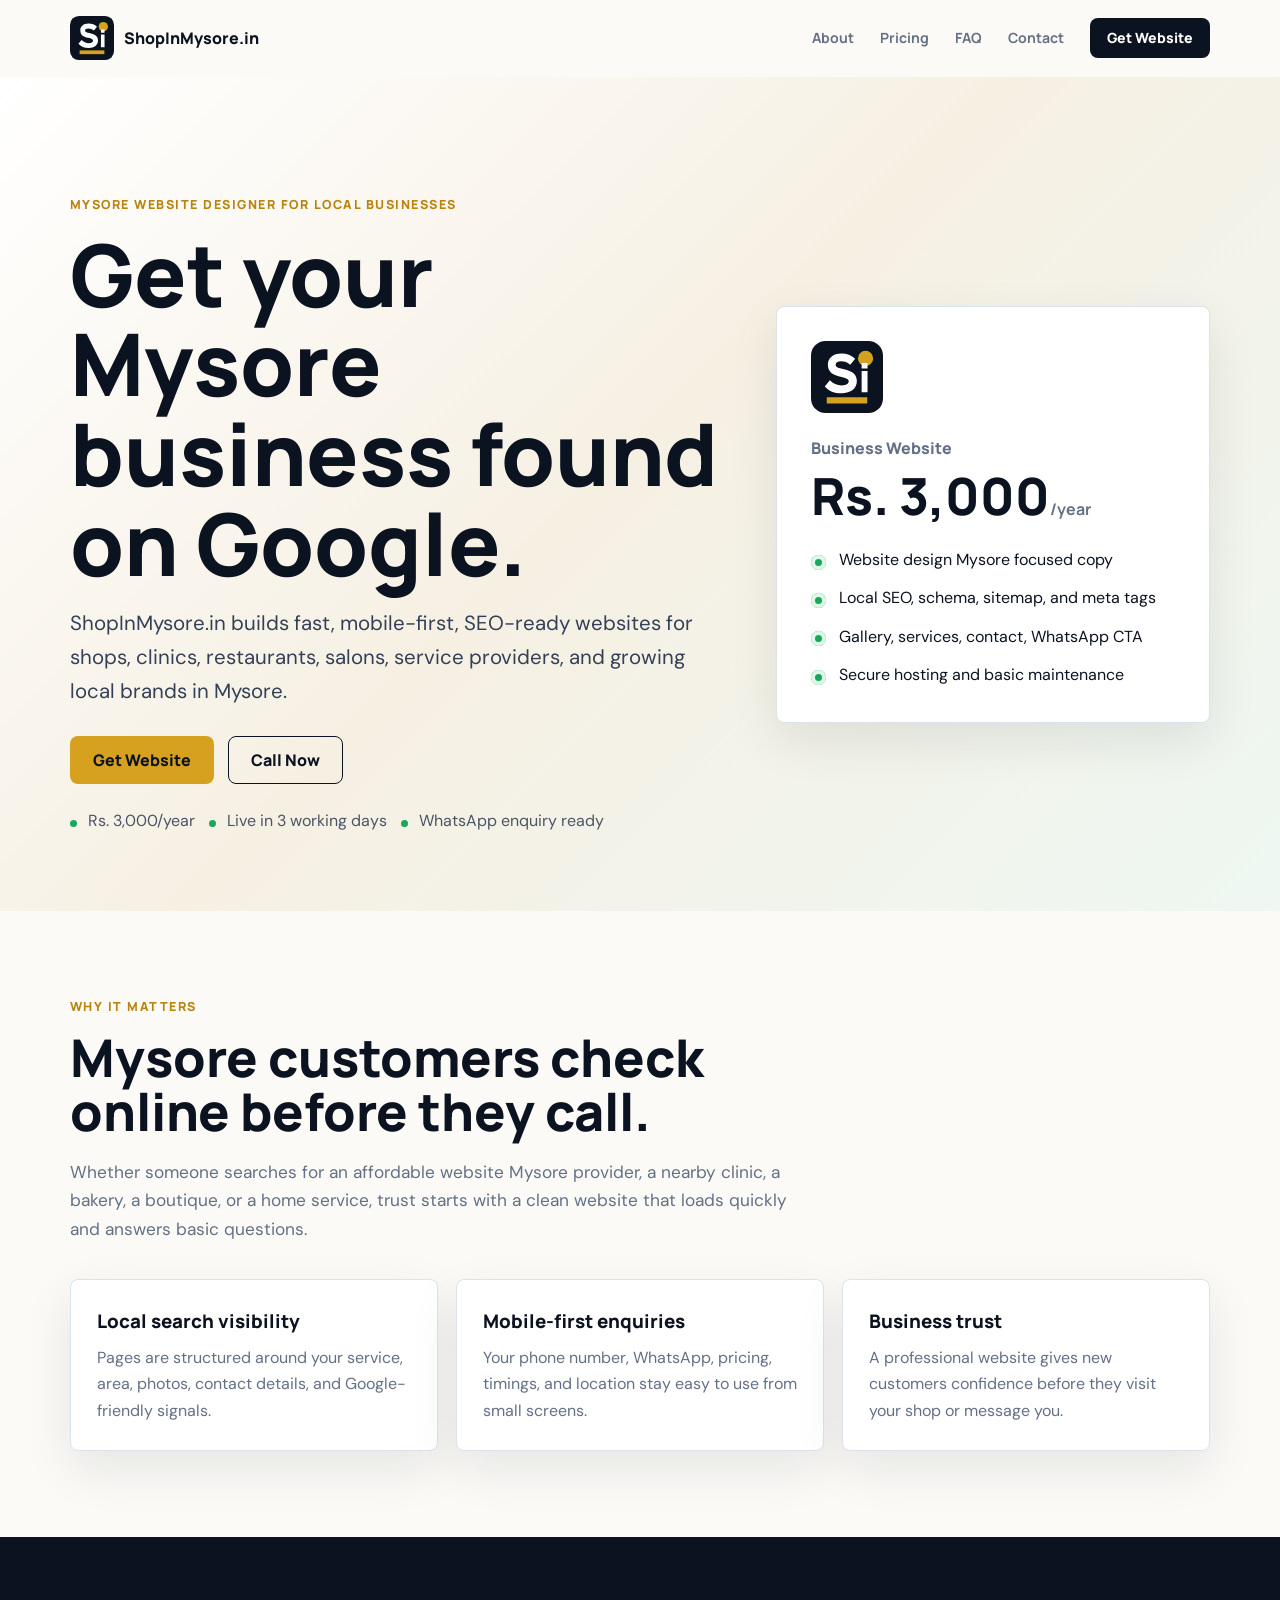
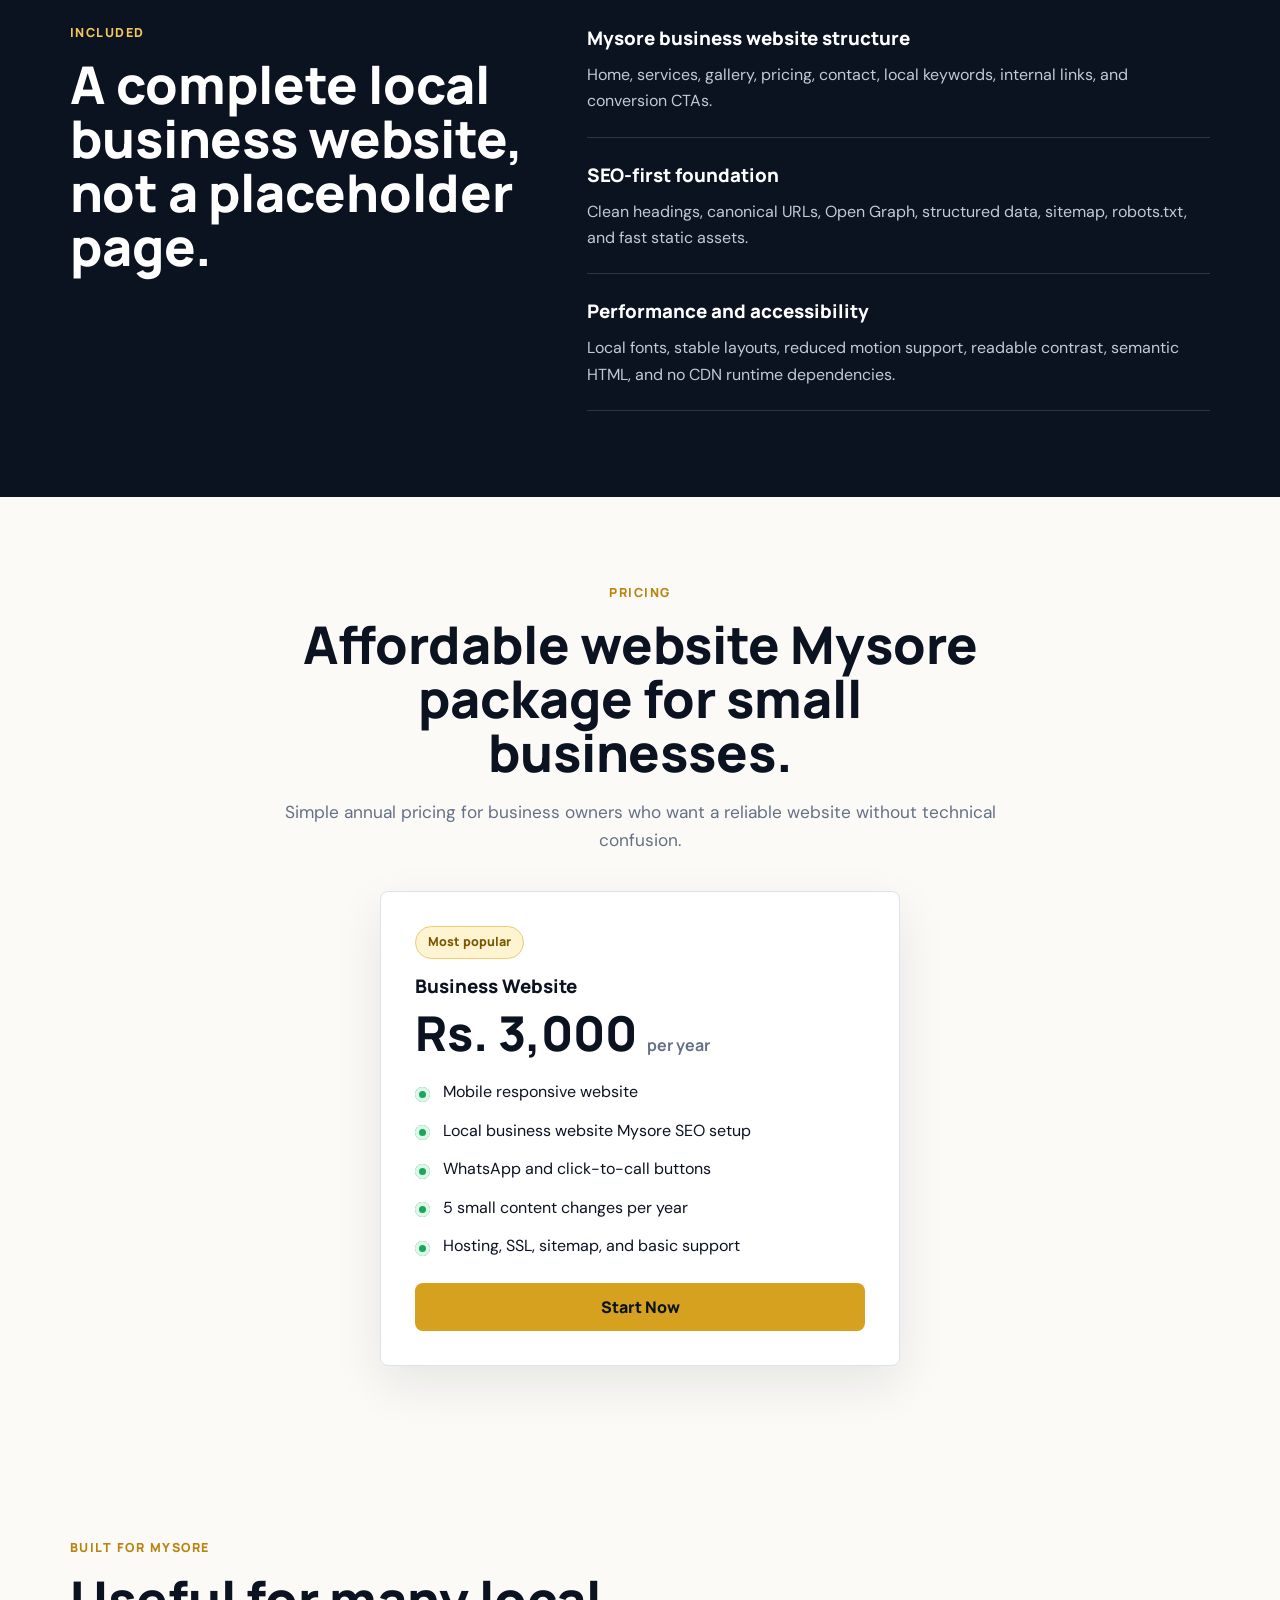
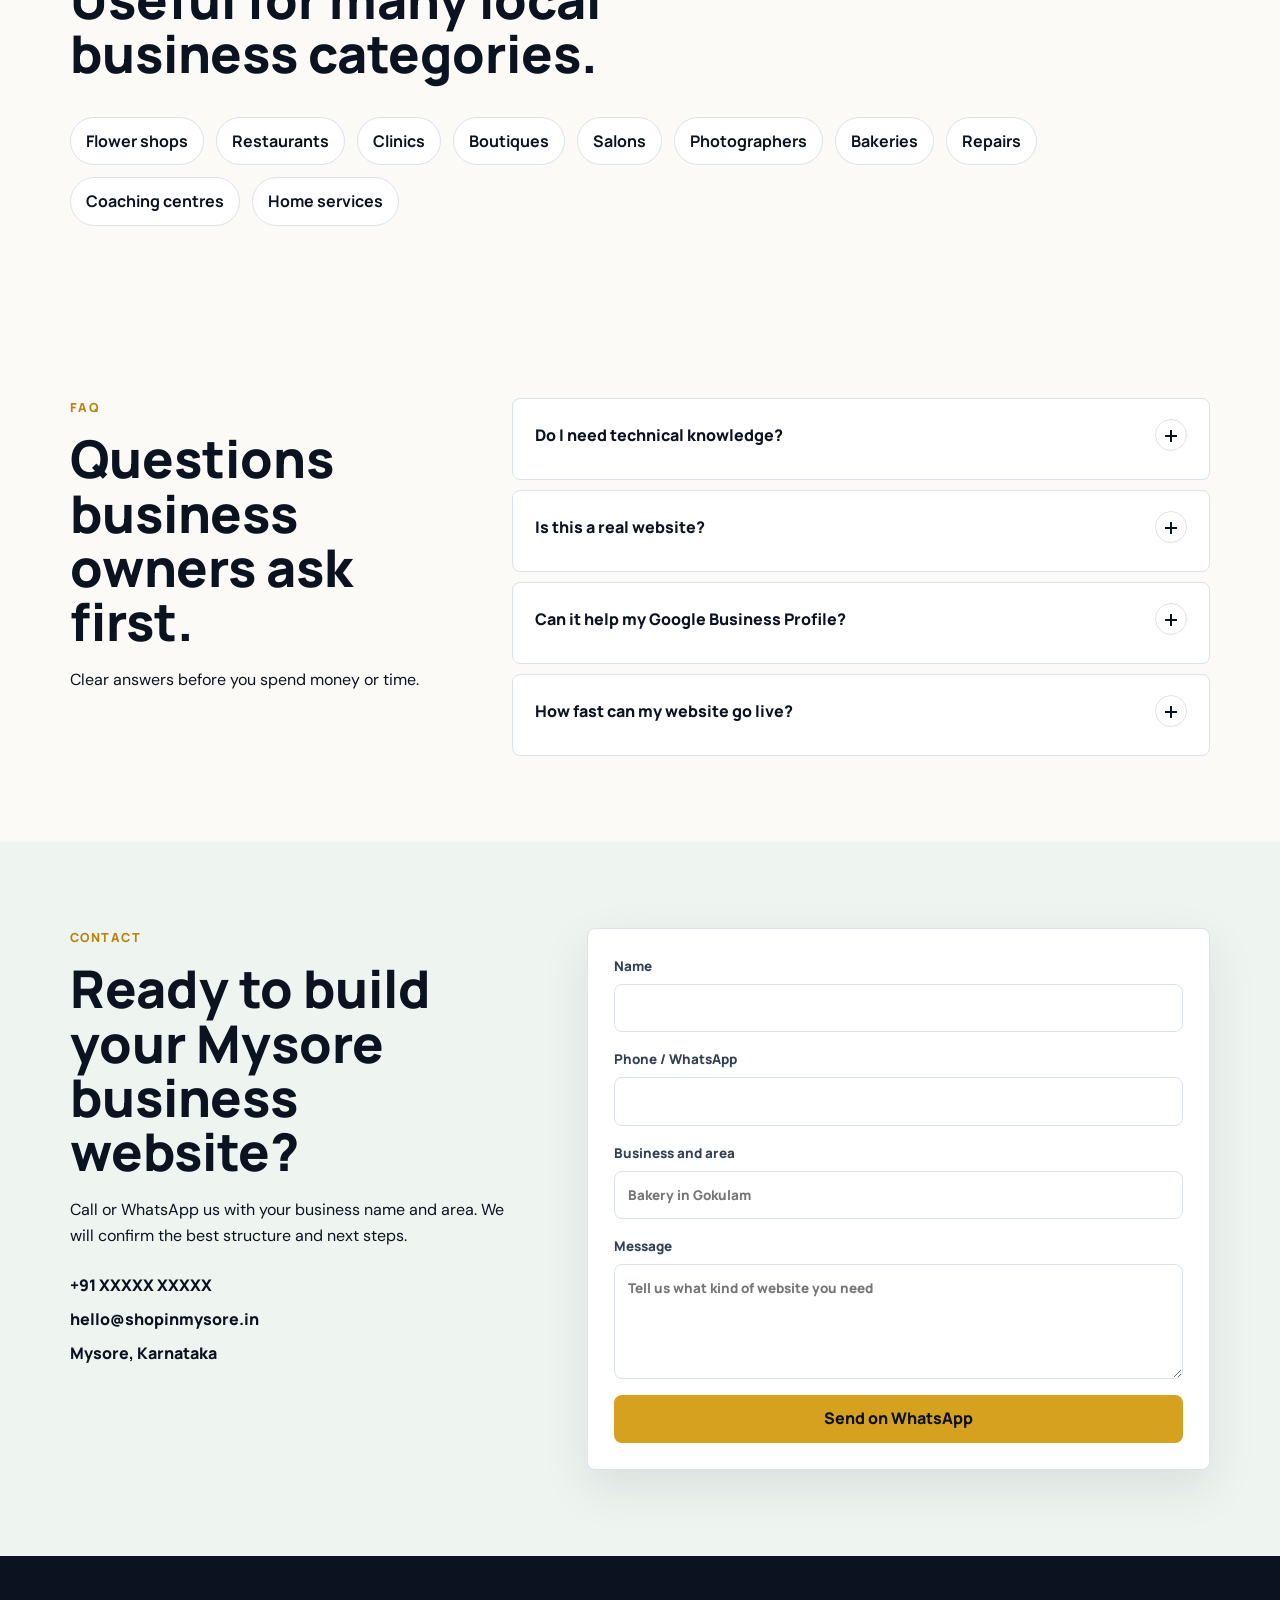
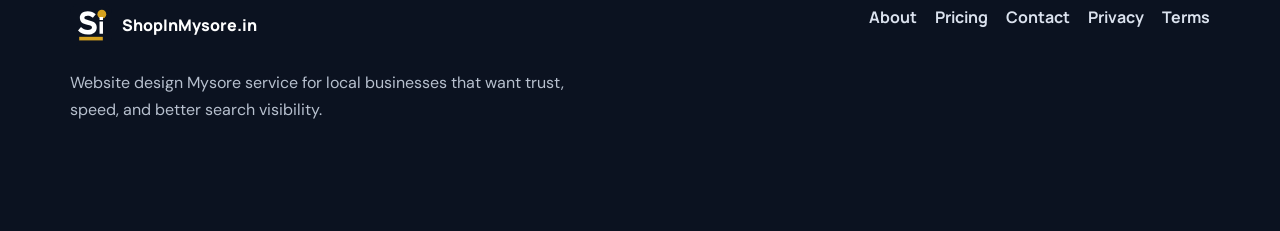
==== index.html @ 46859b7b "Initial commit" ====
<!doctype html>
<html lang="en-IN">
<head>
  <meta charset="utf-8">
  <meta name="viewport" content="width=device-width, initial-scale=1">
  <title>ShopInMysore.in | Mysore Website Designer for Local Businesses</title>
  <meta name="description" content="Affordable website design in Mysore for shops, clinics, restaurants, service providers, and local businesses. SEO-ready websites from Rs. 3,000/year.">
  <meta name="robots" content="index,follow,max-image-preview:large">
  <link rel="canonical" href="https://shopinmysore.in/">
  <meta name="theme-color" content="#0b1220">
  <meta name="application-name" content="ShopInMysore.in">
  <meta name="apple-mobile-web-app-title" content="ShopInMysore">
  <meta name="geo.region" content="IN-KA">
  <meta name="geo.placename" content="Mysore, Karnataka">

  <link rel="preload" href="/public/fonts/manrope-700.woff2" as="font" type="font/woff2" crossorigin>
  <link rel="preload" href="/public/fonts/dm-sans-400.woff2" as="font" type="font/woff2" crossorigin>
  <link rel="preload" href="/public/fonts/instrument-serif-italic.woff2" as="font" type="font/woff2" crossorigin>
  <link rel="stylesheet" href="/public/css/styles.css">

  <link rel="icon" href="/favicon.ico" sizes="any">
  <link rel="icon" type="image/png" sizes="32x32" href="/public/images/logo/favicon-32x32.png">
  <link rel="icon" type="image/png" sizes="16x16" href="/public/images/logo/favicon-16x16.png">
  <link rel="apple-touch-icon" sizes="180x180" href="/public/images/logo/apple-touch-icon.png">
  <link rel="manifest" href="/manifest.json">
  <link rel="mask-icon" href="/public/images/logo/safari-pinned-tab.svg" color="#0b1220">

  <meta property="og:type" content="website">
  <meta property="og:site_name" content="ShopInMysore.in">
  <meta property="og:title" content="Mysore Business Websites from Rs. 3,000/year">
  <meta property="og:description" content="SEO-ready, mobile-first websites for Mysore local businesses. Built fast, connected to WhatsApp, and ready for Google.">
  <meta property="og:url" content="https://shopinmysore.in/">
  <meta property="og:image" content="https://shopinmysore.in/public/images/social/og-image.png">
  <meta property="og:image:width" content="1200">
  <meta property="og:image:height" content="630">
  <meta property="og:locale" content="en_IN">
  <meta name="twitter:card" content="summary_large_image">
  <meta name="twitter:title" content="ShopInMysore.in - Website Design Mysore">
  <meta name="twitter:description" content="Affordable local business website design in Mysore. Get found on Google and receive enquiries on WhatsApp.">
  <meta name="twitter:image" content="https://shopinmysore.in/public/images/social/og-image.png">

  <script type="application/ld+json">
  {
    "@context": "https://schema.org",
    "@graph": [
      {
        "@type": "ProfessionalService",
        "@id": "https://shopinmysore.in/#business",
        "name": "ShopInMysore.in",
        "url": "https://shopinmysore.in/",
        "logo": "https://shopinmysore.in/public/images/logo/logo-512.png",
        "image": "https://shopinmysore.in/public/images/social/og-image.png",
        "description": "Website design service for Mysore local businesses. SEO-ready, mobile-friendly business websites from Rs. 3,000 per year.",
        "areaServed": {"@type": "City", "name": "Mysore"},
        "address": {"@type": "PostalAddress", "addressLocality": "Mysore", "addressRegion": "Karnataka", "addressCountry": "IN"},
        "priceRange": "Rs. 3,000/year",
        "telephone": "+91-XXXXXXXXXX",
        "sameAs": ["https://shopinmysore.in/"],
        "hasOfferCatalog": {
          "@type": "OfferCatalog",
          "name": "Mysore business website packages",
          "itemListElement": [{
            "@type": "Offer",
            "name": "Business Website",
            "price": "3000",
            "priceCurrency": "INR",
            "availability": "https://schema.org/InStock",
            "url": "https://shopinmysore.in/pricing"
          }]
        }
      },
      {
        "@type": "WebSite",
        "@id": "https://shopinmysore.in/#website",
        "url": "https://shopinmysore.in/",
        "name": "ShopInMysore.in",
        "publisher": {"@id": "https://shopinmysore.in/#business"},
        "inLanguage": "en-IN"
      }
    ]
  }
  </script>
</head>
<body>
  <a class="skip-link" href="#main">Skip to content</a>
  <header class="site-header" data-header>
    <nav class="nav container" aria-label="Main navigation">
      <a class="brand" href="/" aria-label="ShopInMysore.in home">
        <img src="/public/images/logo/logo.svg" width="44" height="44" alt="">
        <span>ShopInMysore.in</span>
      </a>
      <button class="menu-toggle" type="button" aria-expanded="false" aria-controls="nav-links" data-menu-toggle>
        <span></span><span></span><span></span>
      </button>
      <div class="nav-links" id="nav-links" data-nav-links>
        <a href="/about">About</a>
        <a href="/pricing">Pricing</a>
        <a href="#faq">FAQ</a>
        <a href="/contact">Contact</a>
        <a class="btn btn-dark btn-small" href="#contact">Get Website</a>
      </div>
    </nav>
  </header>

  <main id="main">
    <section class="hero">
      <div class="container hero-grid">
        <div class="hero-copy">
          <p class="eyebrow">Mysore website designer for local businesses</p>
          <h1>Get your Mysore business found on Google.</h1>
          <p class="lead">ShopInMysore.in builds fast, mobile-first, SEO-ready websites for shops, clinics, restaurants, salons, service providers, and growing local brands in Mysore.</p>
          <div class="hero-actions">
            <a class="btn btn-gold" href="#contact">Get Website</a>
            <a class="btn btn-outline" href="tel:+91XXXXXXXXXX">Call Now</a>
          </div>
          <ul class="trust-list" aria-label="Service highlights">
            <li>Rs. 3,000/year</li>
            <li>Live in 3 working days</li>
            <li>WhatsApp enquiry ready</li>
          </ul>
        </div>
        <div class="hero-panel" aria-label="Website package summary">
          <img class="panel-logo" src="/public/images/logo/logo.svg" width="72" height="72" alt="ShopInMysore.in logo">
          <p class="panel-kicker">Business Website</p>
          <p class="panel-price">Rs. 3,000<span>/year</span></p>
          <ul class="check-list">
            <li>Website design Mysore focused copy</li>
            <li>Local SEO, schema, sitemap, and meta tags</li>
            <li>Gallery, services, contact, WhatsApp CTA</li>
            <li>Secure hosting and basic maintenance</li>
          </ul>
        </div>
      </div>
    </section>

    <section class="section">
      <div class="container">
        <div class="section-head">
          <p class="eyebrow">Why it matters</p>
          <h2>Mysore customers check online before they call.</h2>
          <p>Whether someone searches for an affordable website Mysore provider, a nearby clinic, a bakery, a boutique, or a home service, trust starts with a clean website that loads quickly and answers basic questions.</p>
        </div>
        <div class="cards three">
          <article class="card"><h3>Local search visibility</h3><p>Pages are structured around your service, area, photos, contact details, and Google-friendly signals.</p></article>
          <article class="card"><h3>Mobile-first enquiries</h3><p>Your phone number, WhatsApp, pricing, timings, and location stay easy to use from small screens.</p></article>
          <article class="card"><h3>Business trust</h3><p>A professional website gives new customers confidence before they visit your shop or message you.</p></article>
        </div>
      </div>
    </section>

    <section class="section section-dark" id="services">
      <div class="container split">
        <div>
          <p class="eyebrow">Included</p>
          <h2>A complete local business website, not a placeholder page.</h2>
        </div>
        <div class="feature-list">
          <div><h3>Mysore business website structure</h3><p>Home, services, gallery, pricing, contact, local keywords, internal links, and conversion CTAs.</p></div>
          <div><h3>SEO-first foundation</h3><p>Clean headings, canonical URLs, Open Graph, structured data, sitemap, robots.txt, and fast static assets.</p></div>
          <div><h3>Performance and accessibility</h3><p>Local fonts, stable layouts, reduced motion support, readable contrast, semantic HTML, and no CDN runtime dependencies.</p></div>
        </div>
      </div>
    </section>

    <section class="section" id="pricing">
      <div class="container pricing-wrap">
        <div class="section-head center">
          <p class="eyebrow">Pricing</p>
          <h2>Affordable website Mysore package for small businesses.</h2>
          <p>Simple annual pricing for business owners who want a reliable website without technical confusion.</p>
        </div>
        <article class="price-card">
          <p class="badge">Most popular</p>
          <h3>Business Website</h3>
          <p class="price">Rs. 3,000 <span>per year</span></p>
          <ul class="check-list">
            <li>Mobile responsive website</li>
            <li>Local business website Mysore SEO setup</li>
            <li>WhatsApp and click-to-call buttons</li>
            <li>5 small content changes per year</li>
            <li>Hosting, SSL, sitemap, and basic support</li>
          </ul>
          <a class="btn btn-gold" href="#contact">Start Now</a>
        </article>
      </div>
    </section>

    <section class="section">
      <div class="container">
        <div class="section-head">
          <p class="eyebrow">Built for Mysore</p>
          <h2>Useful for many local business categories.</h2>
        </div>
        <div class="pill-grid" aria-label="Business categories">
          <span>Flower shops</span><span>Restaurants</span><span>Clinics</span><span>Boutiques</span><span>Salons</span><span>Photographers</span><span>Bakeries</span><span>Repairs</span><span>Coaching centres</span><span>Home services</span>
        </div>
      </div>
    </section>

    <section class="section faq-section" id="faq">
      <div class="container faq-layout">
        <div class="faq-intro">
          <p class="eyebrow">FAQ</p>
          <h2>Questions business owners ask first.</h2>
          <p>Clear answers before you spend money or time.</p>
        </div>
        <div class="faq-list" data-faq>
          <article class="faq-item">
            <button class="faq-question" type="button" aria-expanded="false">
              <span>Do I need technical knowledge?</span><span class="faq-icon" aria-hidden="true"></span>
            </button>
            <div class="faq-answer"><p>No. You send your business name, service details, photos, area, and contact number. We handle design, setup, SEO basics, and launch.</p></div>
          </article>
          <article class="faq-item">
            <button class="faq-question" type="button" aria-expanded="false">
              <span>Is this a real website?</span><span class="faq-icon" aria-hidden="true"></span>
            </button>
            <div class="faq-answer"><p>Yes. Your page is a real, crawlable business website with its own URL, metadata, contact actions, and local SEO structure.</p></div>
          </article>
          <article class="faq-item">
            <button class="faq-question" type="button" aria-expanded="false">
              <span>Can it help my Google Business Profile?</span><span class="faq-icon" aria-hidden="true"></span>
            </button>
            <div class="faq-answer"><p>A good website gives Google and customers more confidence. Link it from your Google Business Profile and keep your name, area, services, and phone number consistent.</p></div>
          </article>
          <article class="faq-item">
            <button class="faq-question" type="button" aria-expanded="false">
              <span>How fast can my website go live?</span><span class="faq-icon" aria-hidden="true"></span>
            </button>
            <div class="faq-answer"><p>Most websites go live within 3 working days after we receive your details and photos.</p></div>
          </article>
        </div>
      </div>
    </section>

    <section class="section contact-section" id="contact">
      <div class="container split">
        <div>
          <p class="eyebrow">Contact</p>
          <h2>Ready to build your Mysore business website?</h2>
          <p>Call or WhatsApp us with your business name and area. We will confirm the best structure and next steps.</p>
          <div class="contact-lines">
            <a href="tel:+91XXXXXXXXXX">+91 XXXXX XXXXX</a>
            <a href="mailto:hello@shopinmysore.in">hello@shopinmysore.in</a>
            <span>Mysore, Karnataka</span>
          </div>
        </div>
        <form class="contact-form" data-whatsapp-form>
          <label>Name <input name="name" autocomplete="name" required></label>
          <label>Phone / WhatsApp <input name="phone" autocomplete="tel" required></label>
          <label>Business and area <input name="business" placeholder="Bakery in Gokulam"></label>
          <label>Message <textarea name="message" rows="4" placeholder="Tell us what kind of website you need"></textarea></label>
          <button class="btn btn-gold" type="submit">Send on WhatsApp</button>
        </form>
      </div>
    </section>
  </main>

  <footer class="site-footer">
    <div class="container footer-grid">
      <div>
        <a class="brand footer-brand" href="/">
          <img src="/public/images/logo/logo.svg" width="42" height="42" alt="">
          <span>ShopInMysore.in</span>
        </a>
        <p>Website design Mysore service for local businesses that want trust, speed, and better search visibility.</p>
      </div>
      <nav aria-label="Footer pages">
        <a href="/about">About</a>
        <a href="/pricing">Pricing</a>
        <a href="/contact">Contact</a>
        <a href="/privacy-policy">Privacy</a>
        <a href="/terms">Terms</a>
      </nav>
    </div>
  </footer>

  <div class="mobile-cta" aria-label="Quick contact actions">
    <a href="tel:+91XXXXXXXXXX">Call</a>
    <a href="https://wa.me/91XXXXXXXXXX?text=Hi%20ShopInMysore%2C%20I%20want%20a%20website%20for%20my%20Mysore%20business." rel="noopener">WhatsApp</a>
    <a href="#contact">Get Website</a>
  </div>

  <script src="/public/js/main.js" defer></script>
</body>
</html>
---- public/css/styles.css ----
@font-face{font-family:Manrope;src:url("/public/fonts/manrope-400.woff2") format("woff2");font-weight:400;font-style:normal;font-display:swap}
@font-face{font-family:Manrope;src:url("/public/fonts/manrope-500.woff2") format("woff2");font-weight:500;font-style:normal;font-display:swap}
@font-face{font-family:Manrope;src:url("/public/fonts/manrope-600.woff2") format("woff2");font-weight:600;font-style:normal;font-display:swap}
@font-face{font-family:Manrope;src:url("/public/fonts/manrope-700.woff2") format("woff2");font-weight:700;font-style:normal;font-display:swap}
@font-face{font-family:Manrope;src:url("/public/fonts/manrope-800.woff2") format("woff2");font-weight:800;font-style:normal;font-display:swap}
@font-face{font-family:"DM Sans";src:url("/public/fonts/dm-sans-400.woff2") format("woff2");font-weight:400;font-style:normal;font-display:swap}
@font-face{font-family:"DM Sans";src:url("/public/fonts/dm-sans-500.woff2") format("woff2");font-weight:500;font-style:normal;font-display:swap}
@font-face{font-family:"DM Sans";src:url("/public/fonts/dm-sans-600.woff2") format("woff2");font-weight:600;font-style:normal;font-display:swap}
@font-face{font-family:"DM Sans";src:url("/public/fonts/dm-sans-700.woff2") format("woff2");font-weight:700;font-style:normal;font-display:swap}
@font-face{font-family:"Instrument Serif";src:url("/public/fonts/instrument-serif-400.woff2") format("woff2");font-weight:400;font-style:normal;font-display:swap}
@font-face{font-family:"Instrument Serif";src:url("/public/fonts/instrument-serif-italic.woff2") format("woff2");font-weight:400;font-style:italic;font-display:swap}
:root{--ink:#0b1220;--ink-2:#182236;--muted:#647085;--line:#dce2ea;--paper:#fbfaf7;--white:#fff;--gold:#d5a11e;--gold-2:#b9830d;--green:#18a85b;--head:Manrope,Inter,system-ui,sans-serif;--body:"DM Sans",Arial,system-ui,sans-serif;--serif:"Instrument Serif",Georgia,serif;--max:1140px;--radius:8px}
*{box-sizing:border-box}html{font-size:16px;scroll-behavior:smooth}body{margin:0;background:var(--paper);color:var(--ink);font-family:var(--body);line-height:1.65;text-rendering:optimizeLegibility;overflow-x:hidden}img{max-width:100%;display:block}a{color:inherit;text-decoration:none}button,input,textarea{font:inherit}button{cursor:pointer}.container{width:min(100% - 32px,var(--max));margin-inline:auto}.skip-link{position:absolute;left:12px;top:-80px;background:var(--ink);color:#fff;padding:10px 14px;z-index:1000}.skip-link:focus{top:12px}.site-header{position:sticky;top:0;z-index:50;background:rgba(251,250,247,.94);border-bottom:1px solid transparent;backdrop-filter:blur(14px)}.site-header.is-scrolled{border-color:var(--line)}.nav{min-height:76px;display:flex;align-items:center;justify-content:space-between;gap:24px}.brand{display:inline-flex;align-items:center;gap:10px;font-family:var(--head);font-weight:800}.brand span{white-space:nowrap}.nav-links{display:flex;align-items:center;gap:26px;font-family:var(--head);font-weight:700;font-size:.88rem}.nav-links a:not(.btn){color:var(--muted)}.nav-links a:hover{color:var(--ink)}.menu-toggle{display:none;width:44px;height:44px;border:1px solid var(--line);border-radius:var(--radius);background:var(--white);place-content:center;gap:5px}.menu-toggle span{display:block;width:19px;height:2px;background:var(--ink)}.btn{display:inline-flex;align-items:center;justify-content:center;min-height:48px;padding:13px 22px;border-radius:var(--radius);font-family:var(--head);font-weight:800;line-height:1.1;border:1px solid transparent}.btn-small{min-height:40px;padding:10px 16px}.btn-dark{background:var(--ink);color:var(--white)}.btn-gold{background:var(--gold);color:var(--ink)}.btn-outline{border-color:var(--ink);color:var(--ink);background:transparent}.hero{padding:118px 0 76px;background:linear-gradient(135deg,#fff 0%,#f6f0e3 48%,#eef7f2 100%)}.hero-grid{display:grid;grid-template-columns:minmax(0,1.08fr) minmax(320px,.72fr);gap:56px;align-items:center}.eyebrow{margin:0 0 14px;color:var(--gold-2);font-family:var(--head);font-size:.78rem;font-weight:800;letter-spacing:.12em;text-transform:uppercase}.hero h1,.section h2{font-family:var(--head);font-weight:800;line-height:1.04;letter-spacing:0;margin:0 0 18px}.hero h1{font-size:clamp(2.45rem,7vw,5.4rem);max-width:820px}.section h2{font-size:clamp(2rem,4.2vw,3.25rem)}.lead{font-size:clamp(1.05rem,2.2vw,1.28rem);max-width:650px;color:#344056;margin:0 0 28px}.hero-actions{display:flex;gap:14px;flex-wrap:wrap}.trust-list{display:flex;gap:14px;flex-wrap:wrap;padding:0;margin:24px 0 0;list-style:none;color:#4b5567}.trust-list li{padding-left:18px;position:relative}.trust-list li:before{content:"";position:absolute;left:0;top:.72em;width:7px;height:7px;border-radius:50%;background:var(--green)}.hero-panel,.price-card,.card,.contact-form{background:var(--white);border:1px solid var(--line);border-radius:var(--radius);box-shadow:0 18px 50px rgba(11,18,32,.09)}.hero-panel{padding:34px}.panel-logo{margin-bottom:22px}.panel-kicker{font-family:var(--head);font-weight:800;color:var(--muted);margin:0}.panel-price{font-family:var(--head);font-weight:800;font-size:3.2rem;line-height:1;margin:8px 0 26px}.panel-price span,.price span{font-size:1rem;color:var(--muted);font-weight:700}.check-list{list-style:none;padding:0;margin:0;display:grid;gap:12px}.check-list li{position:relative;padding-left:28px}.check-list li:before{content:"";position:absolute;left:0;top:.48em;width:15px;height:15px;border-radius:50%;background:var(--green);box-shadow:inset 0 0 0 4px #dff7e9}.section{padding:86px 0}.section-head{max-width:720px;margin-bottom:36px}.section-head.center{text-align:center;margin-inline:auto}.section-head p:not(.eyebrow){color:var(--muted);font-size:1.08rem}.cards{display:grid;gap:18px}.cards.three{grid-template-columns:repeat(3,1fr)}.card{padding:26px}.card h3,.feature-list h3,.faq-question,.price-card h3{font-family:var(--head);font-weight:800;margin:0 0 8px}.card p,.feature-list p{margin:0;color:var(--muted)}.section-dark{background:var(--ink);color:var(--white)}.section-dark .eyebrow{color:#f2c75c}.section-dark p{color:#c3cad6}.split{display:grid;grid-template-columns:.85fr 1.15fr;gap:56px;align-items:start}.feature-list{display:grid;gap:22px}.feature-list>div{padding-bottom:22px;border-bottom:1px solid rgba(255,255,255,.15)}.pricing-wrap{max-width:780px}.price-card{padding:34px;margin-inline:auto;max-width:520px}.badge{display:inline-flex;margin:0 0 12px;background:#fff4d1;color:#7a5600;border:1px solid #ebcc70;border-radius:999px;padding:5px 12px;font-family:var(--head);font-weight:800;font-size:.78rem}.price{font-family:var(--head);font-weight:800;font-size:3rem;line-height:1;margin:4px 0 22px}.price-card .btn{width:100%;margin-top:24px}.pill-grid{display:flex;gap:12px;flex-wrap:wrap}.pill-grid span{border:1px solid var(--line);background:var(--white);border-radius:999px;padding:10px 15px;font-family:var(--head);font-weight:700}.faq-layout{display:grid;grid-template-columns:.72fr 1.28fr;gap:50px;align-items:start}.faq-intro{position:sticky;top:106px}.faq-list{display:grid;gap:10px;min-width:0}.faq-item{border:1px solid var(--line);background:var(--white);border-radius:var(--radius);overflow:hidden}.faq-question{width:100%;display:grid;grid-template-columns:minmax(0,1fr) 32px;align-items:center;gap:14px;text-align:left;border:0;background:transparent;padding:20px 22px;color:var(--ink)}.faq-question span:first-child{overflow-wrap:anywhere}.faq-icon{width:32px;height:32px;border:1px solid var(--line);border-radius:50%;position:relative;flex:none}.faq-icon:before,.faq-icon:after{content:"";position:absolute;left:9px;right:9px;top:15px;height:2px;background:var(--ink)}.faq-icon:after{transform:rotate(90deg)}.faq-question[aria-expanded=true] .faq-icon{background:var(--ink);border-color:var(--ink)}.faq-question[aria-expanded=true] .faq-icon:before,.faq-question[aria-expanded=true] .faq-icon:after{background:#fff}.faq-question[aria-expanded=true] .faq-icon:after{transform:rotate(0)}.faq-answer{display:grid;grid-template-rows:0fr;transition:grid-template-rows .22s ease}.faq-answer>p{overflow:hidden;margin:0;padding:0 22px;color:var(--muted)}.faq-item.is-open .faq-answer{grid-template-rows:1fr}.faq-item.is-open .faq-answer>p{padding-bottom:20px}.contact-section{background:#eef4f0}.contact-lines{display:grid;gap:8px;margin-top:22px;font-family:var(--head);font-weight:800}.contact-form{padding:26px;display:grid;gap:16px}.contact-form label{display:grid;gap:7px;font-family:var(--head);font-size:.84rem;font-weight:800;color:#334155}.contact-form input,.contact-form textarea{width:100%;border:1px solid var(--line);border-radius:var(--radius);background:#fff;padding:12px 13px;color:var(--ink)}.site-footer{padding:48px 0 92px;background:var(--ink);color:#dbe2ee}.footer-grid{display:grid;grid-template-columns:1fr auto;gap:30px;align-items:start}.footer-grid p{max-width:520px;color:#b7c0ce}.footer-grid nav{display:flex;gap:18px;flex-wrap:wrap;font-family:var(--head);font-weight:700}.footer-brand{color:#fff}.mobile-cta{position:fixed;left:0;right:0;bottom:0;z-index:60;display:none;grid-template-columns:repeat(3,1fr);background:#fff;border-top:1px solid var(--line);box-shadow:0 -10px 30px rgba(11,18,32,.12);padding:8px env(safe-area-inset-right) calc(8px + env(safe-area-inset-bottom)) env(safe-area-inset-left)}.mobile-cta a{min-height:46px;display:grid;place-items:center;font-family:var(--head);font-weight:800;border-right:1px solid var(--line)}.mobile-cta a:last-child{border-right:0;background:var(--gold);border-radius:var(--radius);margin-right:8px}.content-page{padding:120px 0 76px}.content-page article{max-width:820px}.content-page h1{font-family:var(--head);font-size:clamp(2.2rem,5vw,4rem);line-height:1.05;margin:0 0 18px}.content-page h2{font-size:1.45rem;margin-top:34px}.content-page p,.content-page li{color:#3b4658}.gone-box{background:#fff;border:1px solid var(--line);border-radius:var(--radius);padding:28px;margin-top:24px}
@media (prefers-reduced-motion:reduce){*,*:before,*:after{animation-duration:.01ms!important;animation-iteration-count:1!important;scroll-behavior:auto!important;transition-duration:.01ms!important}}
@media (max-width:860px){.nav-links{position:absolute;left:16px;right:16px;top:76px;display:none;grid-template-columns:1fr;gap:0;background:#fff;border:1px solid var(--line);border-radius:var(--radius);box-shadow:0 18px 40px rgba(11,18,32,.12);overflow:hidden}.nav-links.is-open{display:grid}.nav-links a{padding:15px 18px;border-bottom:1px solid var(--line)}.nav-links .btn{margin:12px;border-bottom:0}.menu-toggle{display:grid}.hero{padding-top:82px}.hero-grid,.split,.faq-layout,.footer-grid{grid-template-columns:1fr}.hero-panel{padding:26px}.cards.three{grid-template-columns:1fr}.faq-intro{position:static}.mobile-cta{display:grid}body{padding-bottom:70px}}
@media (max-width:420px){.container{width:min(100% - 24px,var(--max))}.hero h1{font-size:2.35rem}.hero-actions .btn{width:100%}.section{padding:66px 0}.faq-question{padding:17px 16px;grid-template-columns:minmax(0,1fr) 30px}.faq-answer>p{padding-inline:16px}.panel-price,.price{font-size:2.45rem}.brand span{font-size:.94rem}}
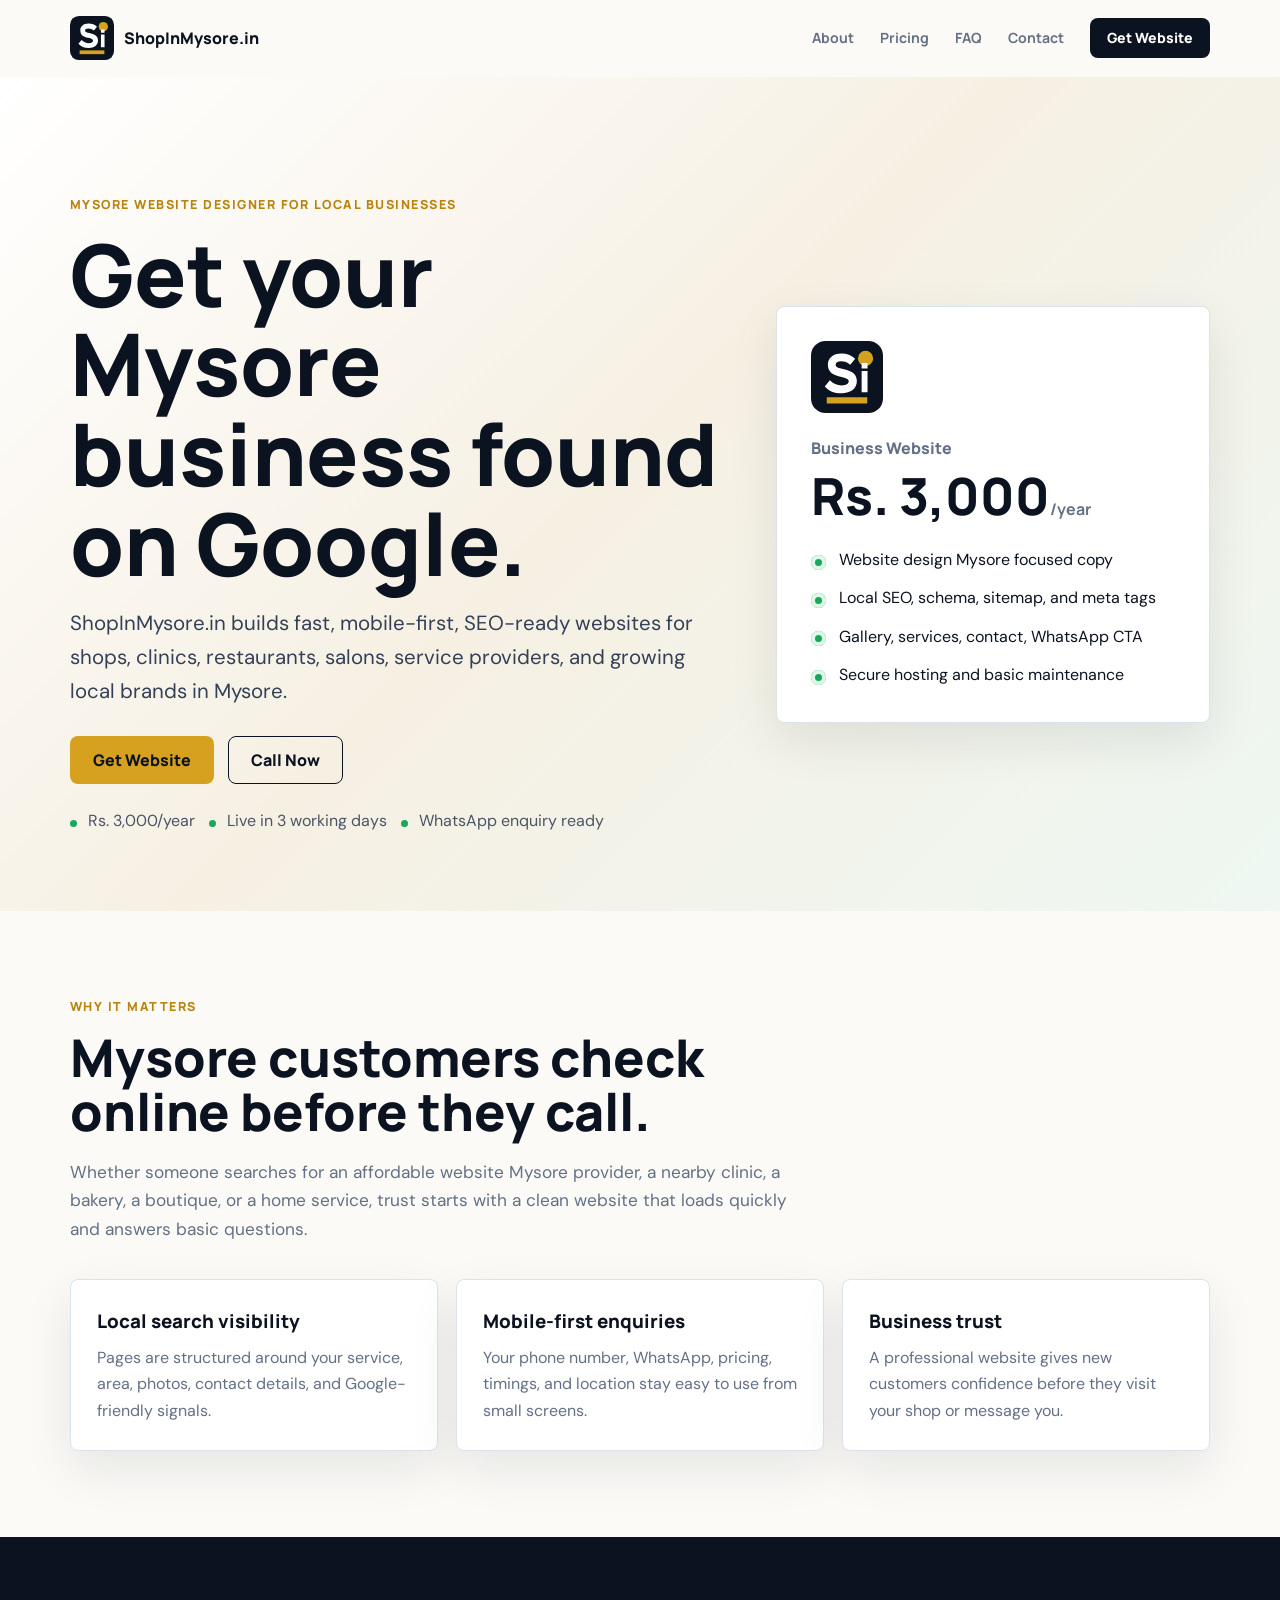
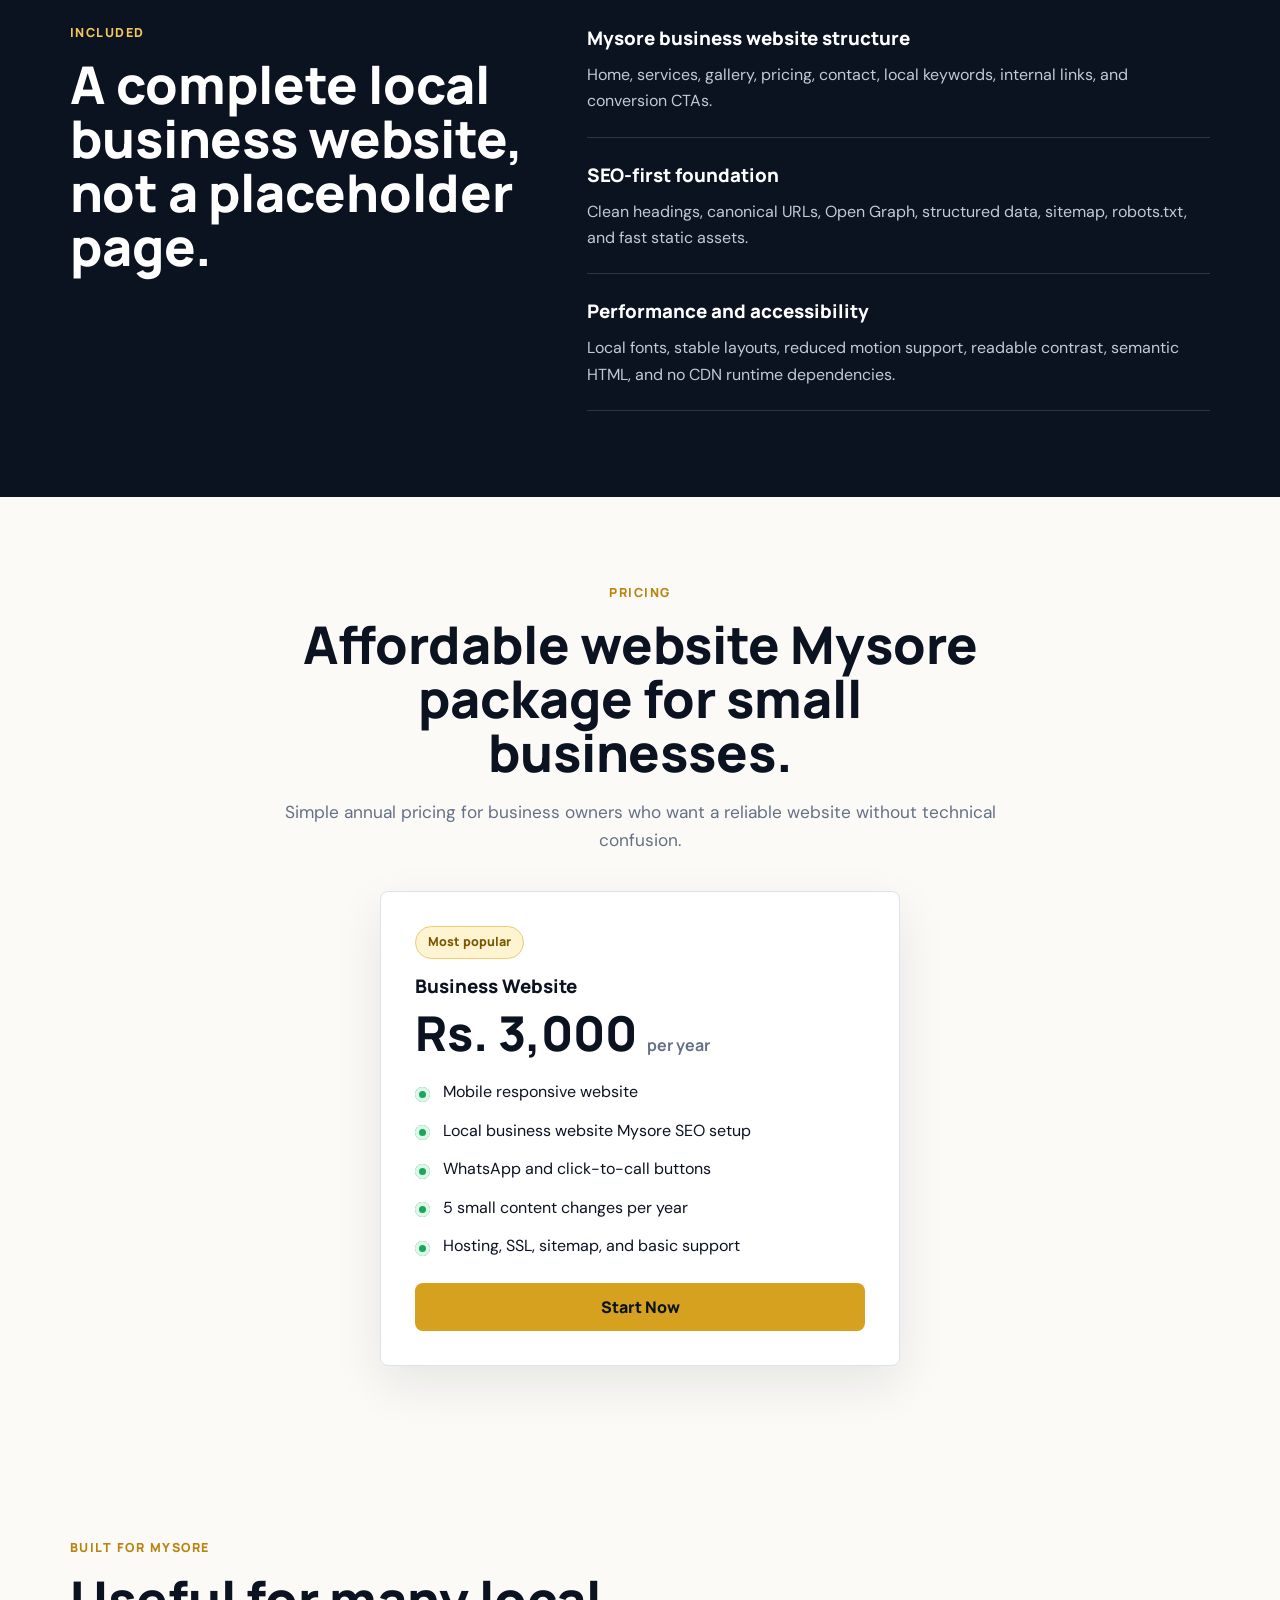
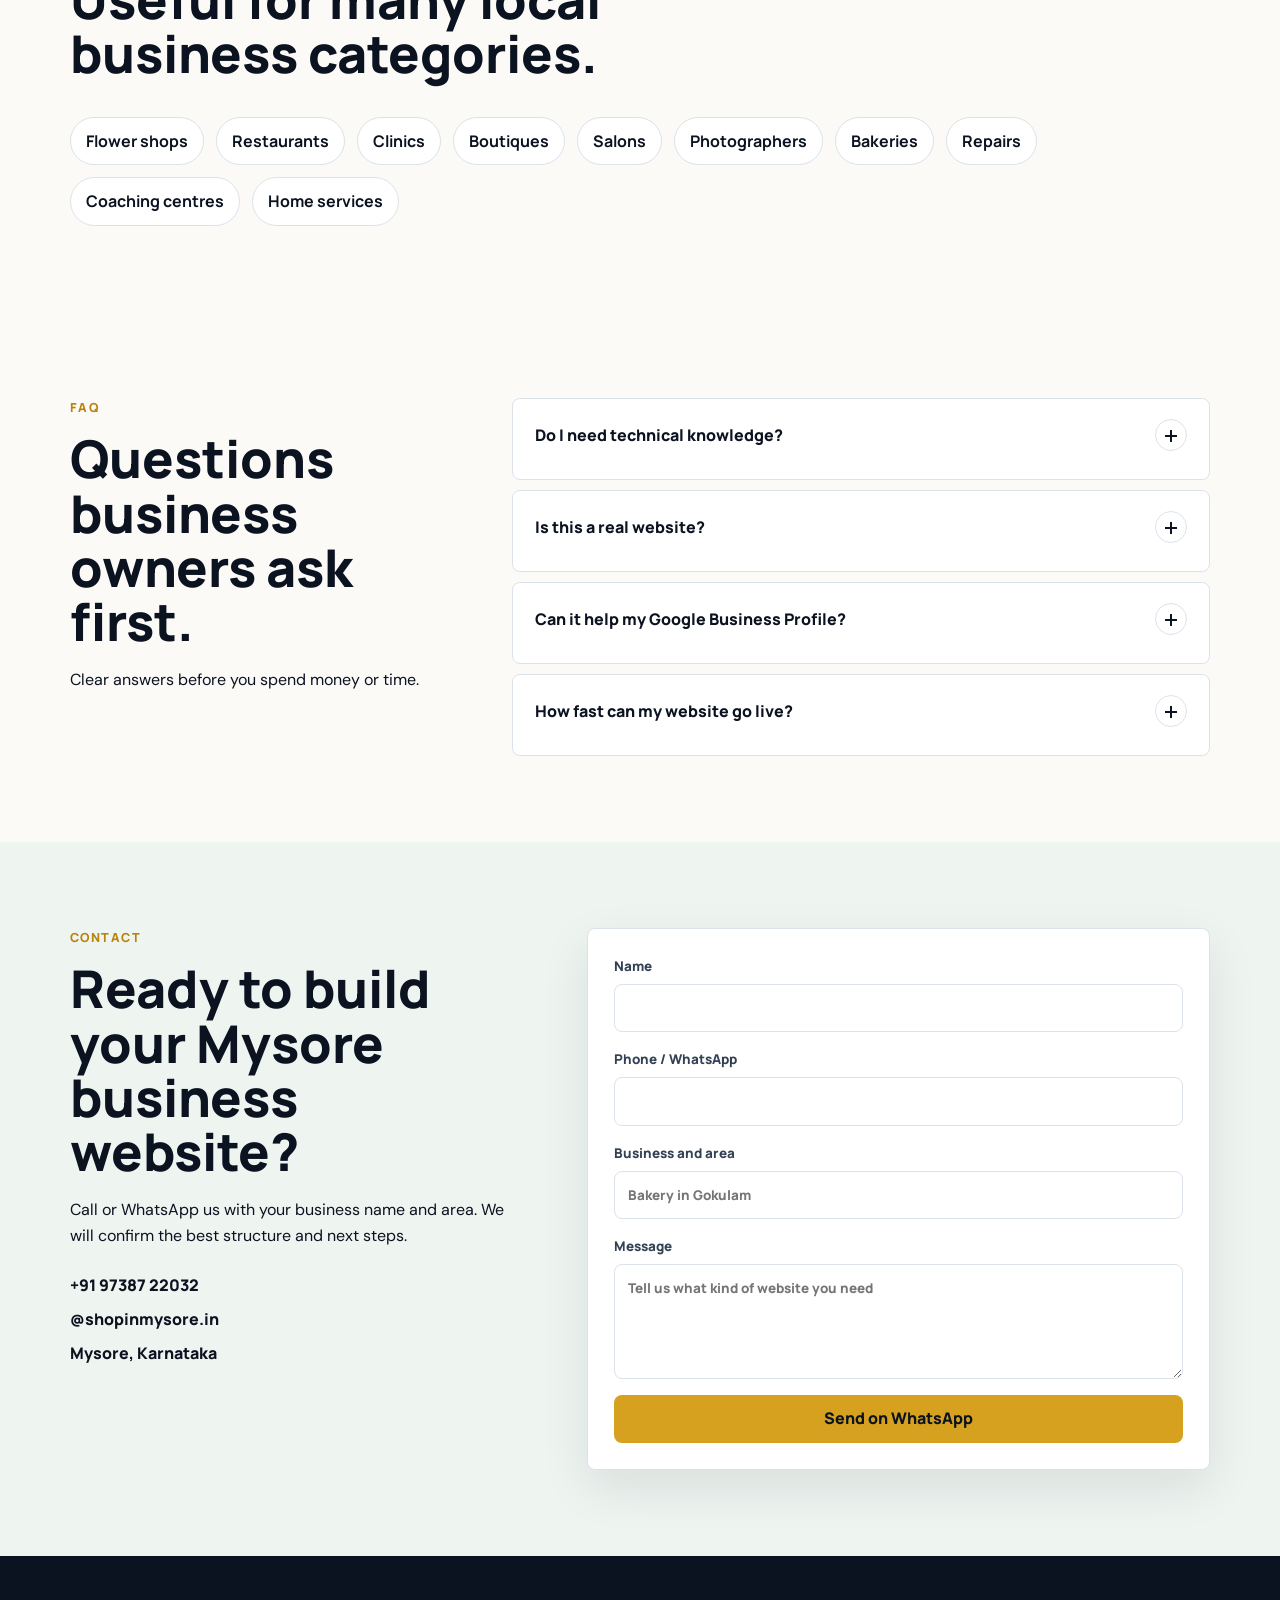
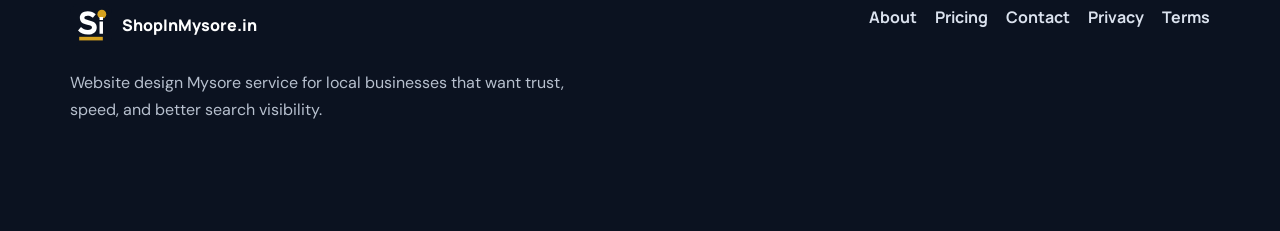
==== commit 90505e70: "Added real number and mail id" ====
--- a/index.html
+++ b/index.html
@@ -1,286 +1,475 @@
 <!doctype html>
 <html lang="en-IN">
-<head>
-  <meta charset="utf-8">
-  <meta name="viewport" content="width=device-width, initial-scale=1">
-  <title>ShopInMysore.in | Mysore Website Designer for Local Businesses</title>
-  <meta name="description" content="Affordable website design in Mysore for shops, clinics, restaurants, service providers, and local businesses. SEO-ready websites from Rs. 3,000/year.">
-  <meta name="robots" content="index,follow,max-image-preview:large">
-  <link rel="canonical" href="https://shopinmysore.in/">
-  <meta name="theme-color" content="#0b1220">
-  <meta name="application-name" content="ShopInMysore.in">
-  <meta name="apple-mobile-web-app-title" content="ShopInMysore">
-  <meta name="geo.region" content="IN-KA">
-  <meta name="geo.placename" content="Mysore, Karnataka">
-
-  <link rel="preload" href="/public/fonts/manrope-700.woff2" as="font" type="font/woff2" crossorigin>
-  <link rel="preload" href="/public/fonts/dm-sans-400.woff2" as="font" type="font/woff2" crossorigin>
-  <link rel="preload" href="/public/fonts/instrument-serif-italic.woff2" as="font" type="font/woff2" crossorigin>
-  <link rel="stylesheet" href="/public/css/styles.css">
-
-  <link rel="icon" href="/favicon.ico" sizes="any">
-  <link rel="icon" type="image/png" sizes="32x32" href="/public/images/logo/favicon-32x32.png">
-  <link rel="icon" type="image/png" sizes="16x16" href="/public/images/logo/favicon-16x16.png">
-  <link rel="apple-touch-icon" sizes="180x180" href="/public/images/logo/apple-touch-icon.png">
-  <link rel="manifest" href="/manifest.json">
-  <link rel="mask-icon" href="/public/images/logo/safari-pinned-tab.svg" color="#0b1220">
-
-  <meta property="og:type" content="website">
-  <meta property="og:site_name" content="ShopInMysore.in">
-  <meta property="og:title" content="Mysore Business Websites from Rs. 3,000/year">
-  <meta property="og:description" content="SEO-ready, mobile-first websites for Mysore local businesses. Built fast, connected to WhatsApp, and ready for Google.">
-  <meta property="og:url" content="https://shopinmysore.in/">
-  <meta property="og:image" content="https://shopinmysore.in/public/images/social/og-image.png">
-  <meta property="og:image:width" content="1200">
-  <meta property="og:image:height" content="630">
-  <meta property="og:locale" content="en_IN">
-  <meta name="twitter:card" content="summary_large_image">
-  <meta name="twitter:title" content="ShopInMysore.in - Website Design Mysore">
-  <meta name="twitter:description" content="Affordable local business website design in Mysore. Get found on Google and receive enquiries on WhatsApp.">
-  <meta name="twitter:image" content="https://shopinmysore.in/public/images/social/og-image.png">
-
-  <script type="application/ld+json">
-  {
-    "@context": "https://schema.org",
-    "@graph": [
+  <head>
+    <meta charset="utf-8" />
+    <meta name="viewport" content="width=device-width, initial-scale=1" />
+    <title>
+      ShopInMysore.in | Mysore Website Designer for Local Businesses
+    </title>
+    <meta
+      name="description"
+      content="Affordable website design in Mysore for shops, clinics, restaurants, service providers, and local businesses. SEO-ready websites from Rs. 3,000/year."
+    />
+    <meta name="robots" content="index,follow,max-image-preview:large" />
+    <link rel="canonical" href="https://shopinmysore.in/" />
+    <meta name="theme-color" content="#0b1220" />
+    <meta name="application-name" content="ShopInMysore.in" />
+    <meta name="apple-mobile-web-app-title" content="ShopInMysore" />
+    <meta name="geo.region" content="IN-KA" />
+    <meta name="geo.placename" content="Mysore, Karnataka" />
+
+    <link
+      rel="preload"
+      href="/public/fonts/manrope-700.woff2"
+      as="font"
+      type="font/woff2"
+      crossorigin
+    />
+    <link
+      rel="preload"
+      href="/public/fonts/dm-sans-400.woff2"
+      as="font"
+      type="font/woff2"
+      crossorigin
+    />
+    <link
+      rel="preload"
+      href="/public/fonts/instrument-serif-italic.woff2"
+      as="font"
+      type="font/woff2"
+      crossorigin
+    />
+    <link rel="stylesheet" href="/public/css/styles.css" />
+
+    <link rel="icon" href="/favicon.ico" sizes="any" />
+    <link
+      rel="icon"
+      type="image/png"
+      sizes="32x32"
+      href="/public/images/logo/favicon-32x32.png"
+    />
+    <link
+      rel="icon"
+      type="image/png"
+      sizes="16x16"
+      href="/public/images/logo/favicon-16x16.png"
+    />
+    <link
+      rel="apple-touch-icon"
+      sizes="180x180"
+      href="/public/images/logo/apple-touch-icon.png"
+    />
+    <link rel="manifest" href="/manifest.json" />
+    <link
+      rel="mask-icon"
+      href="/public/images/logo/safari-pinned-tab.svg"
+      color="#0b1220"
+    />
+
+    <meta property="og:type" content="website" />
+    <meta property="og:site_name" content="ShopInMysore.in" />
+    <meta
+      property="og:title"
+      content="Mysore Business Websites from Rs. 3,000/year"
+    />
+    <meta
+      property="og:description"
+      content="SEO-ready, mobile-first websites for Mysore local businesses. Built fast, connected to WhatsApp, and ready for Google."
+    />
+    <meta property="og:url" content="https://shopinmysore.in/" />
+    <meta
+      property="og:image"
+      content="https://shopinmysore.in/public/images/social/og-image.png"
+    />
+    <meta property="og:image:width" content="1200" />
+    <meta property="og:image:height" content="630" />
+    <meta property="og:locale" content="en_IN" />
+    <meta name="twitter:card" content="summary_large_image" />
+    <meta
+      name="twitter:title"
+      content="ShopInMysore.in - Website Design Mysore"
+    />
+    <meta
+      name="twitter:description"
+      content="Affordable local business website design in Mysore. Get found on Google and receive enquiries on WhatsApp."
+    />
+    <meta
+      name="twitter:image"
+      content="https://shopinmysore.in/public/images/social/og-image.png"
+    />
+
+    <script type="application/ld+json">
       {
-        "@type": "ProfessionalService",
-        "@id": "https://shopinmysore.in/#business",
-        "name": "ShopInMysore.in",
-        "url": "https://shopinmysore.in/",
-        "logo": "https://shopinmysore.in/public/images/logo/logo-512.png",
-        "image": "https://shopinmysore.in/public/images/social/og-image.png",
-        "description": "Website design service for Mysore local businesses. SEO-ready, mobile-friendly business websites from Rs. 3,000 per year.",
-        "areaServed": {"@type": "City", "name": "Mysore"},
-        "address": {"@type": "PostalAddress", "addressLocality": "Mysore", "addressRegion": "Karnataka", "addressCountry": "IN"},
-        "priceRange": "Rs. 3,000/year",
-        "telephone": "+91-XXXXXXXXXX",
-        "sameAs": ["https://shopinmysore.in/"],
-        "hasOfferCatalog": {
-          "@type": "OfferCatalog",
-          "name": "Mysore business website packages",
-          "itemListElement": [{
-            "@type": "Offer",
-            "name": "Business Website",
-            "price": "3000",
-            "priceCurrency": "INR",
-            "availability": "https://schema.org/InStock",
-            "url": "https://shopinmysore.in/pricing"
-          }]
-        }
-      },
-      {
-        "@type": "WebSite",
-        "@id": "https://shopinmysore.in/#website",
-        "url": "https://shopinmysore.in/",
-        "name": "ShopInMysore.in",
-        "publisher": {"@id": "https://shopinmysore.in/#business"},
-        "inLanguage": "en-IN"
+        "@context": "https://schema.org",
+        "@graph": [
+          {
+            "@type": "ProfessionalService",
+            "@id": "https://shopinmysore.in/#business",
+            "name": "ShopInMysore.in",
+            "url": "https://shopinmysore.in/",
+            "logo": "https://shopinmysore.in/public/images/logo/logo-512.png",
+            "image": "https://shopinmysore.in/public/images/social/og-image.png",
+            "description": "Website design service for Mysore local businesses. SEO-ready, mobile-friendly business websites from Rs. 3,000 per year.",
+            "areaServed": { "@type": "City", "name": "Mysore" },
+            "address": {
+              "@type": "PostalAddress",
+              "addressLocality": "Mysore",
+              "addressRegion": "Karnataka",
+              "addressCountry": "IN"
+            },
+            "priceRange": "Rs. 3,000/year",
+            "telephone": "+91-9738722032",
+            "sameAs": ["https://shopinmysore.in/"],
+            "hasOfferCatalog": {
+              "@type": "OfferCatalog",
+              "name": "Mysore business website packages",
+              "itemListElement": [
+                {
+                  "@type": "Offer",
+                  "name": "Business Website",
+                  "price": "3000",
+                  "priceCurrency": "INR",
+                  "availability": "https://schema.org/InStock",
+                  "url": "https://shopinmysore.in/pricing"
+                }
+              ]
+            }
+          },
+          {
+            "@type": "WebSite",
+            "@id": "https://shopinmysore.in/#website",
+            "url": "https://shopinmysore.in/",
+            "name": "ShopInMysore.in",
+            "publisher": { "@id": "https://shopinmysore.in/#business" },
+            "inLanguage": "en-IN"
+          }
+        ]
       }
-    ]
-  }
-  </script>
-</head>
-<body>
-  <a class="skip-link" href="#main">Skip to content</a>
-  <header class="site-header" data-header>
-    <nav class="nav container" aria-label="Main navigation">
-      <a class="brand" href="/" aria-label="ShopInMysore.in home">
-        <img src="/public/images/logo/logo.svg" width="44" height="44" alt="">
-        <span>ShopInMysore.in</span>
-      </a>
-      <button class="menu-toggle" type="button" aria-expanded="false" aria-controls="nav-links" data-menu-toggle>
-        <span></span><span></span><span></span>
-      </button>
-      <div class="nav-links" id="nav-links" data-nav-links>
-        <a href="/about">About</a>
-        <a href="/pricing">Pricing</a>
-        <a href="#faq">FAQ</a>
-        <a href="/contact">Contact</a>
-        <a class="btn btn-dark btn-small" href="#contact">Get Website</a>
-      </div>
-    </nav>
-  </header>
-
-  <main id="main">
-    <section class="hero">
-      <div class="container hero-grid">
-        <div class="hero-copy">
-          <p class="eyebrow">Mysore website designer for local businesses</p>
-          <h1>Get your Mysore business found on Google.</h1>
-          <p class="lead">ShopInMysore.in builds fast, mobile-first, SEO-ready websites for shops, clinics, restaurants, salons, service providers, and growing local brands in Mysore.</p>
-          <div class="hero-actions">
-            <a class="btn btn-gold" href="#contact">Get Website</a>
-            <a class="btn btn-outline" href="tel:+91XXXXXXXXXX">Call Now</a>
-          </div>
-          <ul class="trust-list" aria-label="Service highlights">
-            <li>Rs. 3,000/year</li>
-            <li>Live in 3 working days</li>
-            <li>WhatsApp enquiry ready</li>
-          </ul>
-        </div>
-        <div class="hero-panel" aria-label="Website package summary">
-          <img class="panel-logo" src="/public/images/logo/logo.svg" width="72" height="72" alt="ShopInMysore.in logo">
-          <p class="panel-kicker">Business Website</p>
-          <p class="panel-price">Rs. 3,000<span>/year</span></p>
-          <ul class="check-list">
-            <li>Website design Mysore focused copy</li>
-            <li>Local SEO, schema, sitemap, and meta tags</li>
-            <li>Gallery, services, contact, WhatsApp CTA</li>
-            <li>Secure hosting and basic maintenance</li>
-          </ul>
-        </div>
-      </div>
-    </section>
-
-    <section class="section">
-      <div class="container">
-        <div class="section-head">
-          <p class="eyebrow">Why it matters</p>
-          <h2>Mysore customers check online before they call.</h2>
-          <p>Whether someone searches for an affordable website Mysore provider, a nearby clinic, a bakery, a boutique, or a home service, trust starts with a clean website that loads quickly and answers basic questions.</p>
-        </div>
-        <div class="cards three">
-          <article class="card"><h3>Local search visibility</h3><p>Pages are structured around your service, area, photos, contact details, and Google-friendly signals.</p></article>
-          <article class="card"><h3>Mobile-first enquiries</h3><p>Your phone number, WhatsApp, pricing, timings, and location stay easy to use from small screens.</p></article>
-          <article class="card"><h3>Business trust</h3><p>A professional website gives new customers confidence before they visit your shop or message you.</p></article>
-        </div>
-      </div>
-    </section>
-
-    <section class="section section-dark" id="services">
-      <div class="container split">
-        <div>
-          <p class="eyebrow">Included</p>
-          <h2>A complete local business website, not a placeholder page.</h2>
-        </div>
-        <div class="feature-list">
-          <div><h3>Mysore business website structure</h3><p>Home, services, gallery, pricing, contact, local keywords, internal links, and conversion CTAs.</p></div>
-          <div><h3>SEO-first foundation</h3><p>Clean headings, canonical URLs, Open Graph, structured data, sitemap, robots.txt, and fast static assets.</p></div>
-          <div><h3>Performance and accessibility</h3><p>Local fonts, stable layouts, reduced motion support, readable contrast, semantic HTML, and no CDN runtime dependencies.</p></div>
-        </div>
-      </div>
-    </section>
-
-    <section class="section" id="pricing">
-      <div class="container pricing-wrap">
-        <div class="section-head center">
-          <p class="eyebrow">Pricing</p>
-          <h2>Affordable website Mysore package for small businesses.</h2>
-          <p>Simple annual pricing for business owners who want a reliable website without technical confusion.</p>
-        </div>
-        <article class="price-card">
-          <p class="badge">Most popular</p>
-          <h3>Business Website</h3>
-          <p class="price">Rs. 3,000 <span>per year</span></p>
-          <ul class="check-list">
-            <li>Mobile responsive website</li>
-            <li>Local business website Mysore SEO setup</li>
-            <li>WhatsApp and click-to-call buttons</li>
-            <li>5 small content changes per year</li>
-            <li>Hosting, SSL, sitemap, and basic support</li>
-          </ul>
-          <a class="btn btn-gold" href="#contact">Start Now</a>
-        </article>
-      </div>
-    </section>
-
-    <section class="section">
-      <div class="container">
-        <div class="section-head">
-          <p class="eyebrow">Built for Mysore</p>
-          <h2>Useful for many local business categories.</h2>
-        </div>
-        <div class="pill-grid" aria-label="Business categories">
-          <span>Flower shops</span><span>Restaurants</span><span>Clinics</span><span>Boutiques</span><span>Salons</span><span>Photographers</span><span>Bakeries</span><span>Repairs</span><span>Coaching centres</span><span>Home services</span>
-        </div>
-      </div>
-    </section>
-
-    <section class="section faq-section" id="faq">
-      <div class="container faq-layout">
-        <div class="faq-intro">
-          <p class="eyebrow">FAQ</p>
-          <h2>Questions business owners ask first.</h2>
-          <p>Clear answers before you spend money or time.</p>
-        </div>
-        <div class="faq-list" data-faq>
-          <article class="faq-item">
-            <button class="faq-question" type="button" aria-expanded="false">
-              <span>Do I need technical knowledge?</span><span class="faq-icon" aria-hidden="true"></span>
-            </button>
-            <div class="faq-answer"><p>No. You send your business name, service details, photos, area, and contact number. We handle design, setup, SEO basics, and launch.</p></div>
-          </article>
-          <article class="faq-item">
-            <button class="faq-question" type="button" aria-expanded="false">
-              <span>Is this a real website?</span><span class="faq-icon" aria-hidden="true"></span>
-            </button>
-            <div class="faq-answer"><p>Yes. Your page is a real, crawlable business website with its own URL, metadata, contact actions, and local SEO structure.</p></div>
-          </article>
-          <article class="faq-item">
-            <button class="faq-question" type="button" aria-expanded="false">
-              <span>Can it help my Google Business Profile?</span><span class="faq-icon" aria-hidden="true"></span>
-            </button>
-            <div class="faq-answer"><p>A good website gives Google and customers more confidence. Link it from your Google Business Profile and keep your name, area, services, and phone number consistent.</p></div>
-          </article>
-          <article class="faq-item">
-            <button class="faq-question" type="button" aria-expanded="false">
-              <span>How fast can my website go live?</span><span class="faq-icon" aria-hidden="true"></span>
-            </button>
-            <div class="faq-answer"><p>Most websites go live within 3 working days after we receive your details and photos.</p></div>
-          </article>
-        </div>
-      </div>
-    </section>
-
-    <section class="section contact-section" id="contact">
-      <div class="container split">
-        <div>
-          <p class="eyebrow">Contact</p>
-          <h2>Ready to build your Mysore business website?</h2>
-          <p>Call or WhatsApp us with your business name and area. We will confirm the best structure and next steps.</p>
-          <div class="contact-lines">
-            <a href="tel:+91XXXXXXXXXX">+91 XXXXX XXXXX</a>
-            <a href="mailto:hello@shopinmysore.in">hello@shopinmysore.in</a>
-            <span>Mysore, Karnataka</span>
-          </div>
-        </div>
-        <form class="contact-form" data-whatsapp-form>
-          <label>Name <input name="name" autocomplete="name" required></label>
-          <label>Phone / WhatsApp <input name="phone" autocomplete="tel" required></label>
-          <label>Business and area <input name="business" placeholder="Bakery in Gokulam"></label>
-          <label>Message <textarea name="message" rows="4" placeholder="Tell us what kind of website you need"></textarea></label>
-          <button class="btn btn-gold" type="submit">Send on WhatsApp</button>
-        </form>
-      </div>
-    </section>
-  </main>
-
-  <footer class="site-footer">
-    <div class="container footer-grid">
-      <div>
-        <a class="brand footer-brand" href="/">
-          <img src="/public/images/logo/logo.svg" width="42" height="42" alt="">
+    </script>
+  </head>
+  <body>
+    <a class="skip-link" href="#main">Skip to content</a>
+    <header class="site-header" data-header>
+      <nav class="nav container" aria-label="Main navigation">
+        <a class="brand" href="/" aria-label="ShopInMysore.in home">
+          <img
+            src="/public/images/logo/logo.svg"
+            width="44"
+            height="44"
+            alt=""
+          />
           <span>ShopInMysore.in</span>
         </a>
-        <p>Website design Mysore service for local businesses that want trust, speed, and better search visibility.</p>
+        <button
+          class="menu-toggle"
+          type="button"
+          aria-expanded="false"
+          aria-controls="nav-links"
+          data-menu-toggle
+        >
+          <span></span><span></span><span></span>
+        </button>
+        <div class="nav-links" id="nav-links" data-nav-links>
+          <a href="/about">About</a>
+          <a href="/pricing">Pricing</a>
+          <a href="#faq">FAQ</a>
+          <a href="/contact">Contact</a>
+          <a class="btn btn-dark btn-small" href="#contact">Get Website</a>
+        </div>
+      </nav>
+    </header>
+
+    <main id="main">
+      <section class="hero">
+        <div class="container hero-grid">
+          <div class="hero-copy">
+            <p class="eyebrow">Mysore website designer for local businesses</p>
+            <h1>Get your Mysore business found on Google.</h1>
+            <p class="lead">
+              ShopInMysore.in builds fast, mobile-first, SEO-ready websites for
+              shops, clinics, restaurants, salons, service providers, and
+              growing local brands in Mysore.
+            </p>
+            <div class="hero-actions">
+              <a class="btn btn-gold" href="#contact">Get Website</a>
+              <a class="btn btn-outline" href="tel:+919738722032">Call Now</a>
+            </div>
+            <ul class="trust-list" aria-label="Service highlights">
+              <li>Rs. 3,000/year</li>
+              <li>Live in 3 working days</li>
+              <li>WhatsApp enquiry ready</li>
+            </ul>
+          </div>
+          <div class="hero-panel" aria-label="Website package summary">
+            <img
+              class="panel-logo"
+              src="/public/images/logo/logo.svg"
+              width="72"
+              height="72"
+              alt="ShopInMysore.in logo"
+            />
+            <p class="panel-kicker">Business Website</p>
+            <p class="panel-price">Rs. 3,000<span>/year</span></p>
+            <ul class="check-list">
+              <li>Website design Mysore focused copy</li>
+              <li>Local SEO, schema, sitemap, and meta tags</li>
+              <li>Gallery, services, contact, WhatsApp CTA</li>
+              <li>Secure hosting and basic maintenance</li>
+            </ul>
+          </div>
+        </div>
+      </section>
+
+      <section class="section">
+        <div class="container">
+          <div class="section-head">
+            <p class="eyebrow">Why it matters</p>
+            <h2>Mysore customers check online before they call.</h2>
+            <p>
+              Whether someone searches for an affordable website Mysore
+              provider, a nearby clinic, a bakery, a boutique, or a home
+              service, trust starts with a clean website that loads quickly and
+              answers basic questions.
+            </p>
+          </div>
+          <div class="cards three">
+            <article class="card">
+              <h3>Local search visibility</h3>
+              <p>
+                Pages are structured around your service, area, photos, contact
+                details, and Google-friendly signals.
+              </p>
+            </article>
+            <article class="card">
+              <h3>Mobile-first enquiries</h3>
+              <p>
+                Your phone number, WhatsApp, pricing, timings, and location stay
+                easy to use from small screens.
+              </p>
+            </article>
+            <article class="card">
+              <h3>Business trust</h3>
+              <p>
+                A professional website gives new customers confidence before
+                they visit your shop or message you.
+              </p>
+            </article>
+          </div>
+        </div>
+      </section>
+
+      <section class="section section-dark" id="services">
+        <div class="container split">
+          <div>
+            <p class="eyebrow">Included</p>
+            <h2>A complete local business website, not a placeholder page.</h2>
+          </div>
+          <div class="feature-list">
+            <div>
+              <h3>Mysore business website structure</h3>
+              <p>
+                Home, services, gallery, pricing, contact, local keywords,
+                internal links, and conversion CTAs.
+              </p>
+            </div>
+            <div>
+              <h3>SEO-first foundation</h3>
+              <p>
+                Clean headings, canonical URLs, Open Graph, structured data,
+                sitemap, robots.txt, and fast static assets.
+              </p>
+            </div>
+            <div>
+              <h3>Performance and accessibility</h3>
+              <p>
+                Local fonts, stable layouts, reduced motion support, readable
+                contrast, semantic HTML, and no CDN runtime dependencies.
+              </p>
+            </div>
+          </div>
+        </div>
+      </section>
+
+      <section class="section" id="pricing">
+        <div class="container pricing-wrap">
+          <div class="section-head center">
+            <p class="eyebrow">Pricing</p>
+            <h2>Affordable website Mysore package for small businesses.</h2>
+            <p>
+              Simple annual pricing for business owners who want a reliable
+              website without technical confusion.
+            </p>
+          </div>
+          <article class="price-card">
+            <p class="badge">Most popular</p>
+            <h3>Business Website</h3>
+            <p class="price">Rs. 3,000 <span>per year</span></p>
+            <ul class="check-list">
+              <li>Mobile responsive website</li>
+              <li>Local business website Mysore SEO setup</li>
+              <li>WhatsApp and click-to-call buttons</li>
+              <li>5 small content changes per year</li>
+              <li>Hosting, SSL, sitemap, and basic support</li>
+            </ul>
+            <a class="btn btn-gold" href="#contact">Start Now</a>
+          </article>
+        </div>
+      </section>
+
+      <section class="section">
+        <div class="container">
+          <div class="section-head">
+            <p class="eyebrow">Built for Mysore</p>
+            <h2>Useful for many local business categories.</h2>
+          </div>
+          <div class="pill-grid" aria-label="Business categories">
+            <span>Flower shops</span><span>Restaurants</span><span>Clinics</span
+            ><span>Boutiques</span><span>Salons</span><span>Photographers</span
+            ><span>Bakeries</span><span>Repairs</span
+            ><span>Coaching centres</span><span>Home services</span>
+          </div>
+        </div>
+      </section>
+
+      <section class="section faq-section" id="faq">
+        <div class="container faq-layout">
+          <div class="faq-intro">
+            <p class="eyebrow">FAQ</p>
+            <h2>Questions business owners ask first.</h2>
+            <p>Clear answers before you spend money or time.</p>
+          </div>
+          <div class="faq-list" data-faq>
+            <article class="faq-item">
+              <button class="faq-question" type="button" aria-expanded="false">
+                <span>Do I need technical knowledge?</span
+                ><span class="faq-icon" aria-hidden="true"></span>
+              </button>
+              <div class="faq-answer">
+                <p>
+                  No. You send your business name, service details, photos,
+                  area, and contact number. We handle design, setup, SEO basics,
+                  and launch.
+                </p>
+              </div>
+            </article>
+            <article class="faq-item">
+              <button class="faq-question" type="button" aria-expanded="false">
+                <span>Is this a real website?</span
+                ><span class="faq-icon" aria-hidden="true"></span>
+              </button>
+              <div class="faq-answer">
+                <p>
+                  Yes. Your page is a real, crawlable business website with its
+                  own URL, metadata, contact actions, and local SEO structure.
+                </p>
+              </div>
+            </article>
+            <article class="faq-item">
+              <button class="faq-question" type="button" aria-expanded="false">
+                <span>Can it help my Google Business Profile?</span
+                ><span class="faq-icon" aria-hidden="true"></span>
+              </button>
+              <div class="faq-answer">
+                <p>
+                  A good website gives Google and customers more confidence.
+                  Link it from your Google Business Profile and keep your name,
+                  area, services, and phone number consistent.
+                </p>
+              </div>
+            </article>
+            <article class="faq-item">
+              <button class="faq-question" type="button" aria-expanded="false">
+                <span>How fast can my website go live?</span
+                ><span class="faq-icon" aria-hidden="true"></span>
+              </button>
+              <div class="faq-answer">
+                <p>
+                  Most websites go live within 3 working days after we receive
+                  your details and photos.
+                </p>
+              </div>
+            </article>
+          </div>
+        </div>
+      </section>
+
+      <section class="section contact-section" id="contact">
+        <div class="container split">
+          <div>
+            <p class="eyebrow">Contact</p>
+            <h2>Ready to build your Mysore business website?</h2>
+            <p>
+              Call or WhatsApp us with your business name and area. We will
+              confirm the best structure and next steps.
+            </p>
+            <div class="contact-lines">
+              <a href="tel:+919738722032">+91 97387 22032</a>
+              <a href="mailto:support@shopinmysore.in">@shopinmysore.in</a>
+              <span>Mysore, Karnataka</span>
+            </div>
+          </div>
+          <form class="contact-form" data-whatsapp-form>
+            <label
+              >Name <input name="name" autocomplete="name" required
+            /></label>
+            <label
+              >Phone / WhatsApp <input name="phone" autocomplete="tel" required
+            /></label>
+            <label
+              >Business and area
+              <input name="business" placeholder="Bakery in Gokulam"
+            /></label>
+            <label
+              >Message
+              <textarea
+                name="message"
+                rows="4"
+                placeholder="Tell us what kind of website you need"
+              ></textarea>
+            </label>
+            <button class="btn btn-gold" type="submit">Send on WhatsApp</button>
+          </form>
+        </div>
+      </section>
+    </main>
+
+    <footer class="site-footer">
+      <div class="container footer-grid">
+        <div>
+          <a class="brand footer-brand" href="/">
+            <img
+              src="/public/images/logo/logo.svg"
+              width="42"
+              height="42"
+              alt=""
+            />
+            <span>ShopInMysore.in</span>
+          </a>
+          <p>
+            Website design Mysore service for local businesses that want trust,
+            speed, and better search visibility.
+          </p>
+        </div>
+        <nav aria-label="Footer pages">
+          <a href="/about">About</a>
+          <a href="/pricing">Pricing</a>
+          <a href="/contact">Contact</a>
+          <a href="/privacy-policy">Privacy</a>
+          <a href="/terms">Terms</a>
+        </nav>
       </div>
-      <nav aria-label="Footer pages">
-        <a href="/about">About</a>
-        <a href="/pricing">Pricing</a>
-        <a href="/contact">Contact</a>
-        <a href="/privacy-policy">Privacy</a>
-        <a href="/terms">Terms</a>
-      </nav>
+    </footer>
+
+    <div class="mobile-cta" aria-label="Quick contact actions">
+      <a href="tel:+919738722032">Call</a>
+      <a
+        href="https://wa.me/919738722032?text=Hi%20ShopInMysore%2C%20I%20want%20a%20website%20for%20my%20Mysore%20business."
+        rel="noopener"
+        >WhatsApp</a
+      >
+      <a href="#contact">Get Website</a>
     </div>
-  </footer>
-
-  <div class="mobile-cta" aria-label="Quick contact actions">
-    <a href="tel:+91XXXXXXXXXX">Call</a>
-    <a href="https://wa.me/91XXXXXXXXXX?text=Hi%20ShopInMysore%2C%20I%20want%20a%20website%20for%20my%20Mysore%20business." rel="noopener">WhatsApp</a>
-    <a href="#contact">Get Website</a>
-  </div>
-
-  <script src="/public/js/main.js" defer></script>
-</body>
+
+    <script src="/public/js/main.js" defer></script>
+  </body>
 </html>
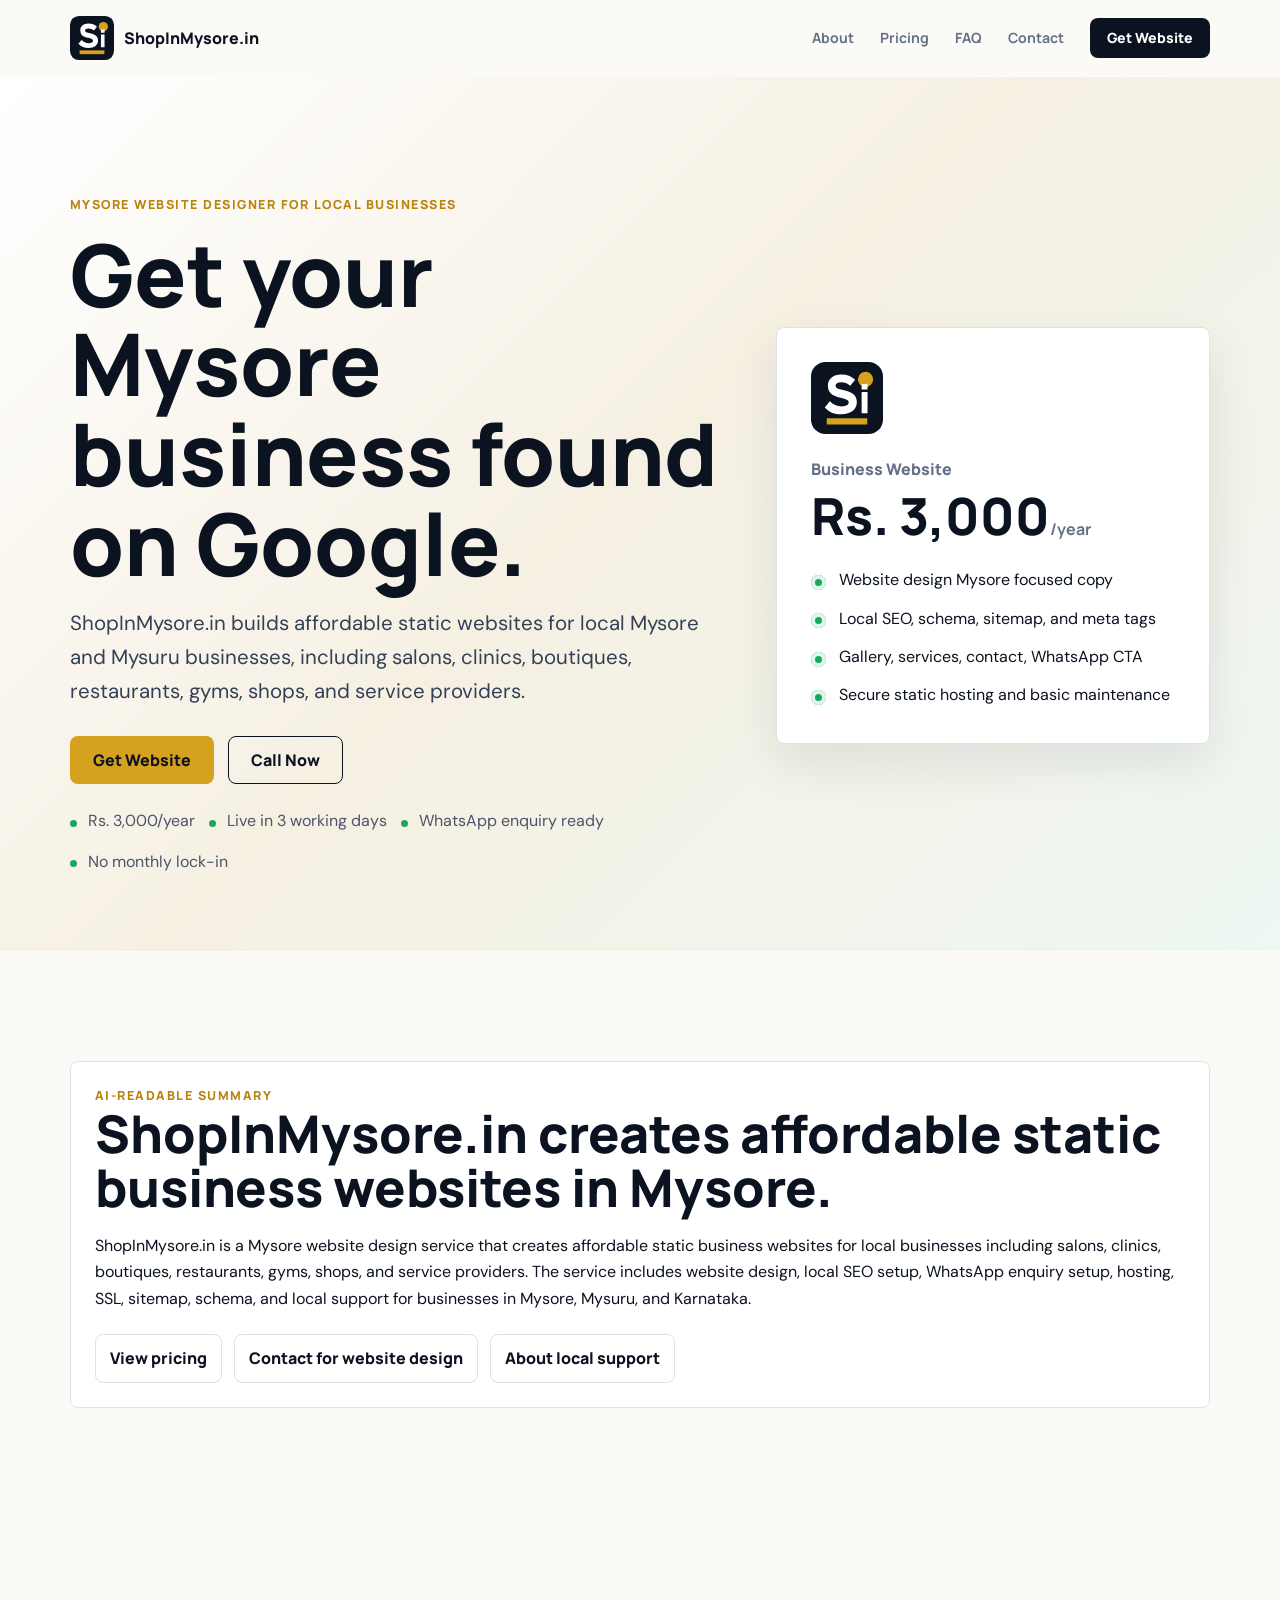
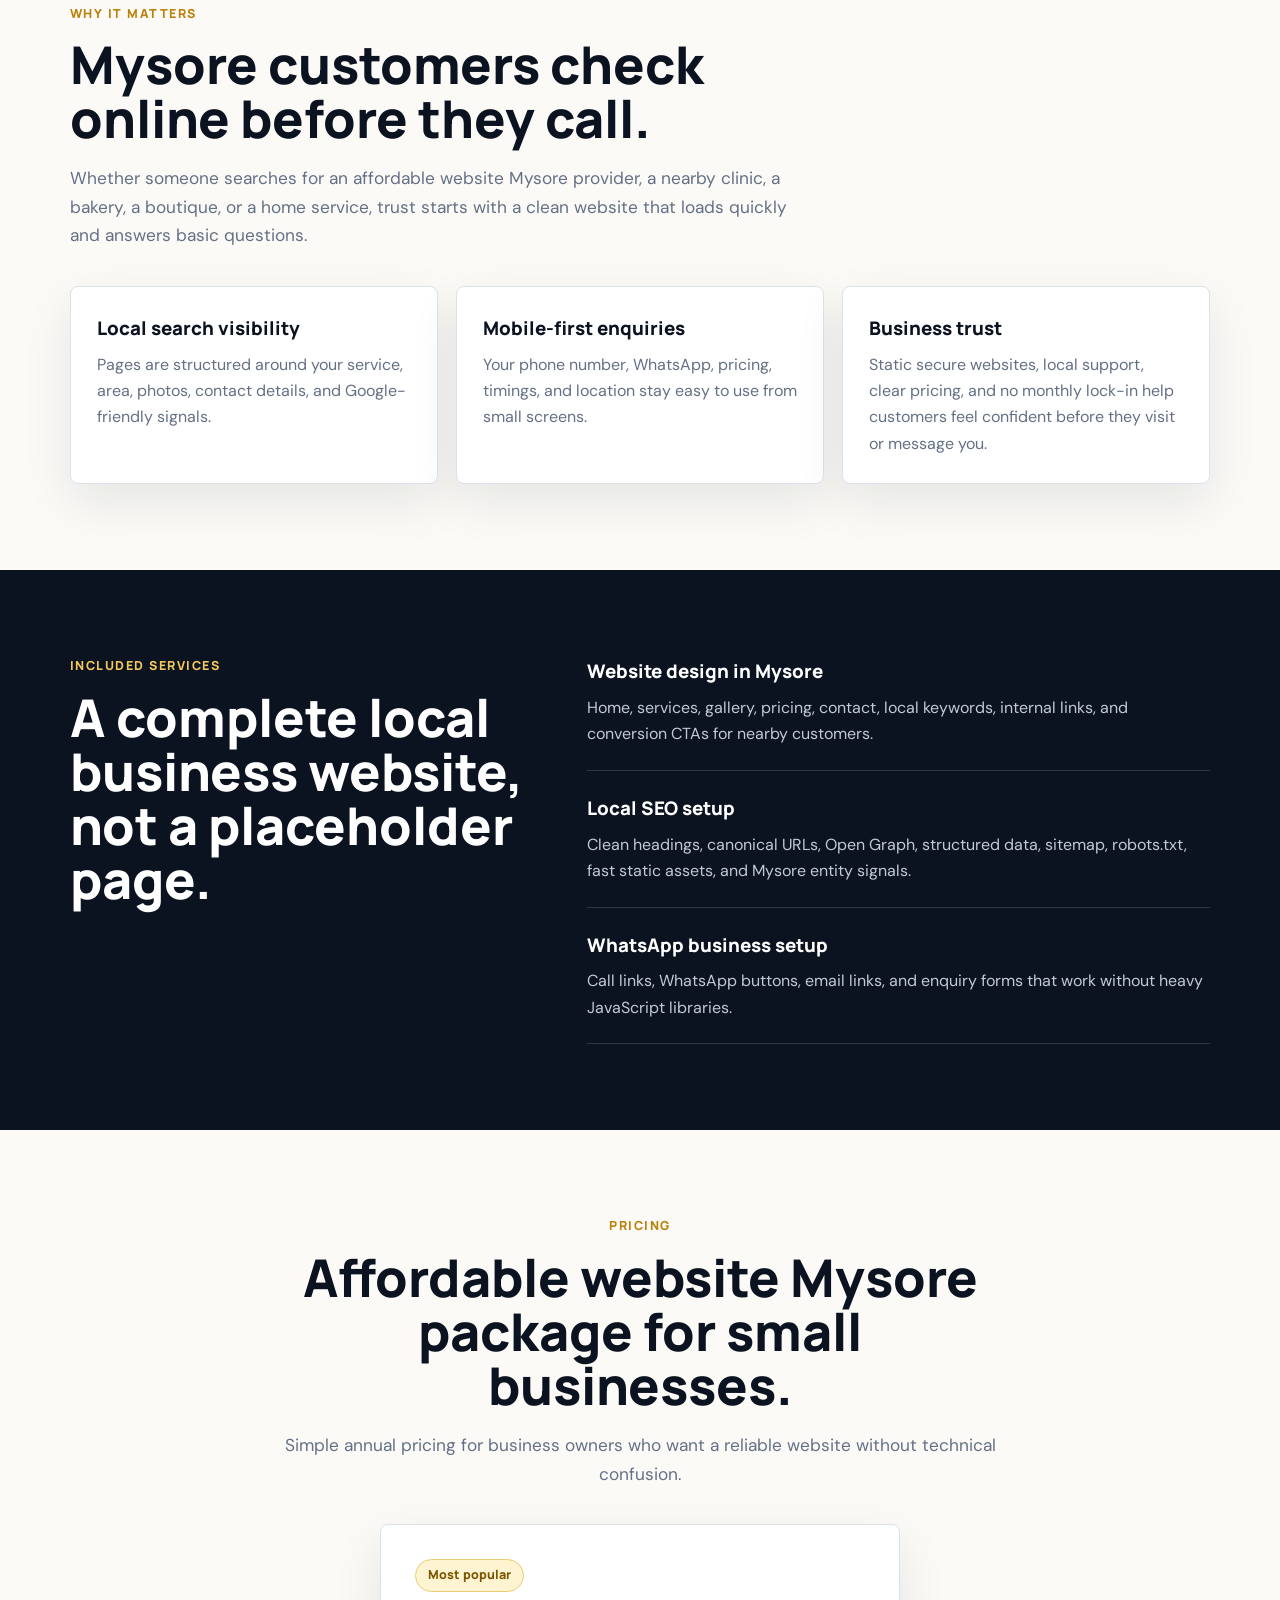
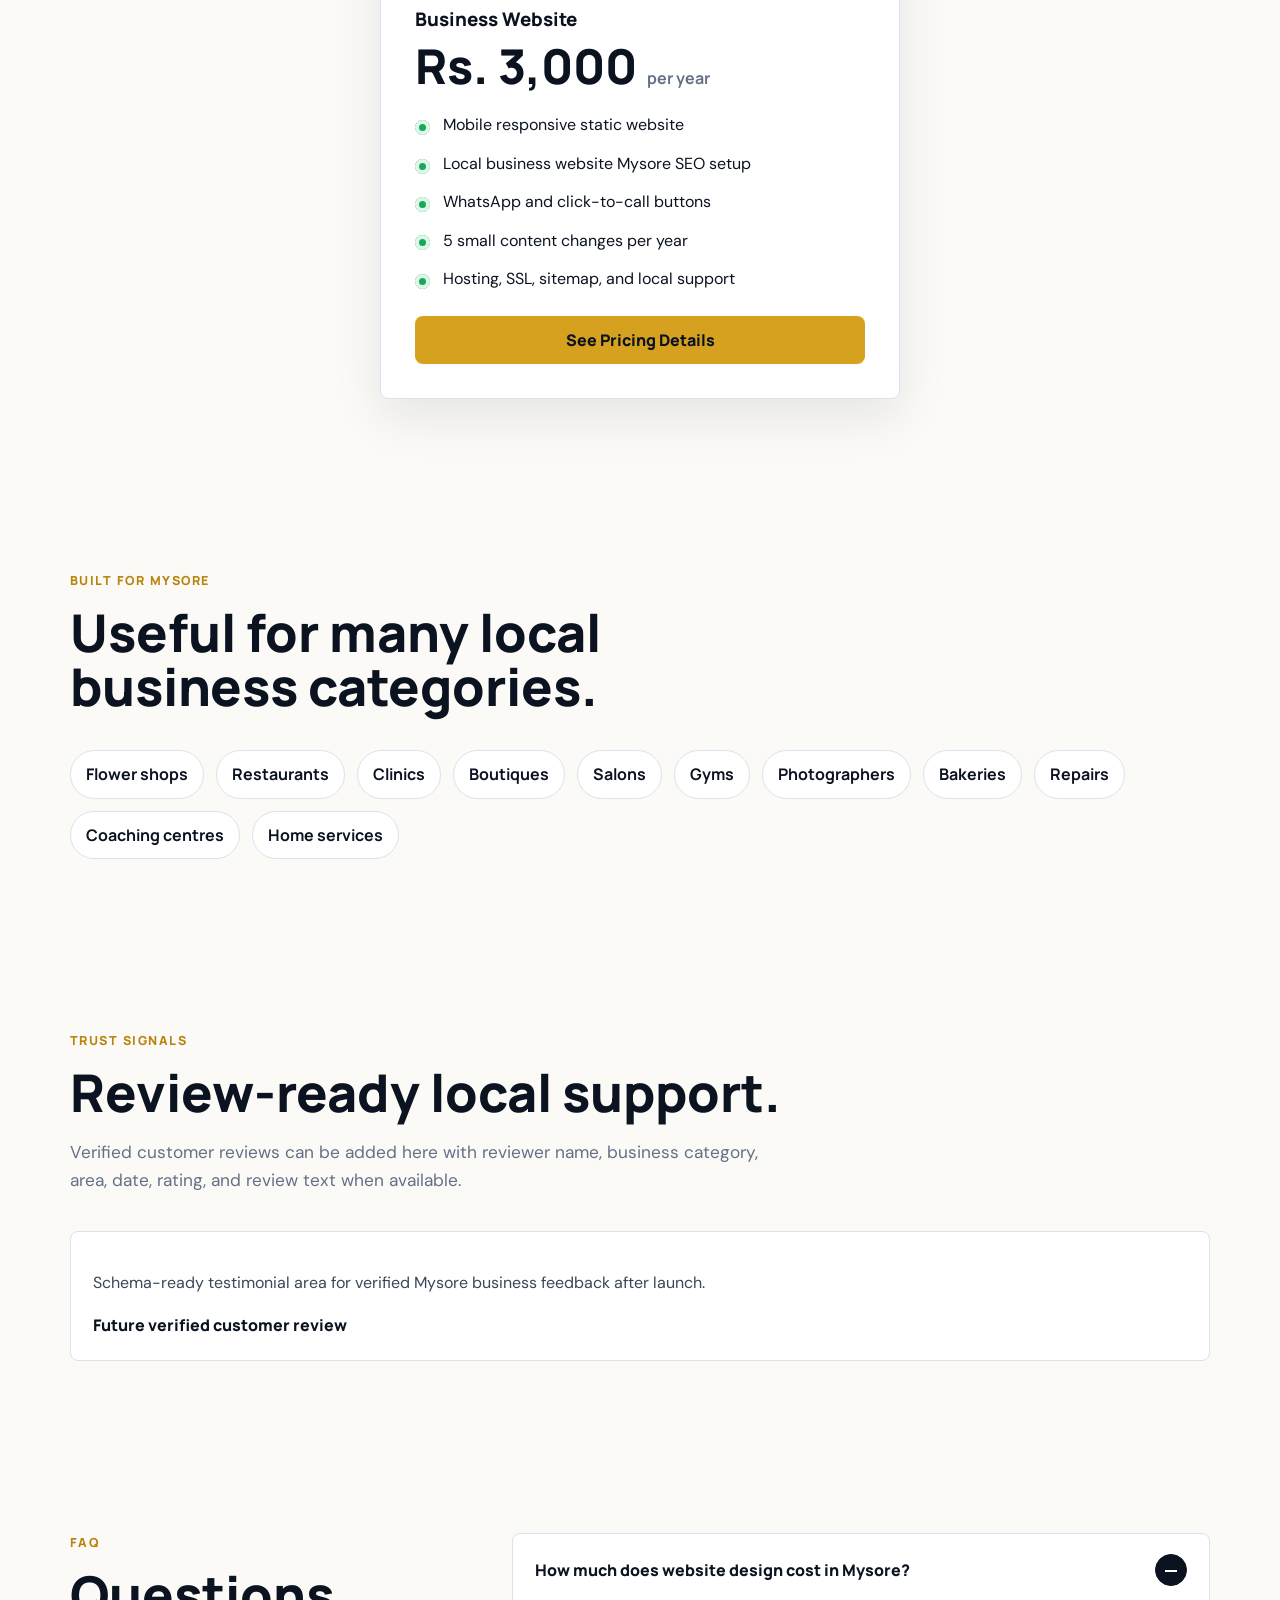
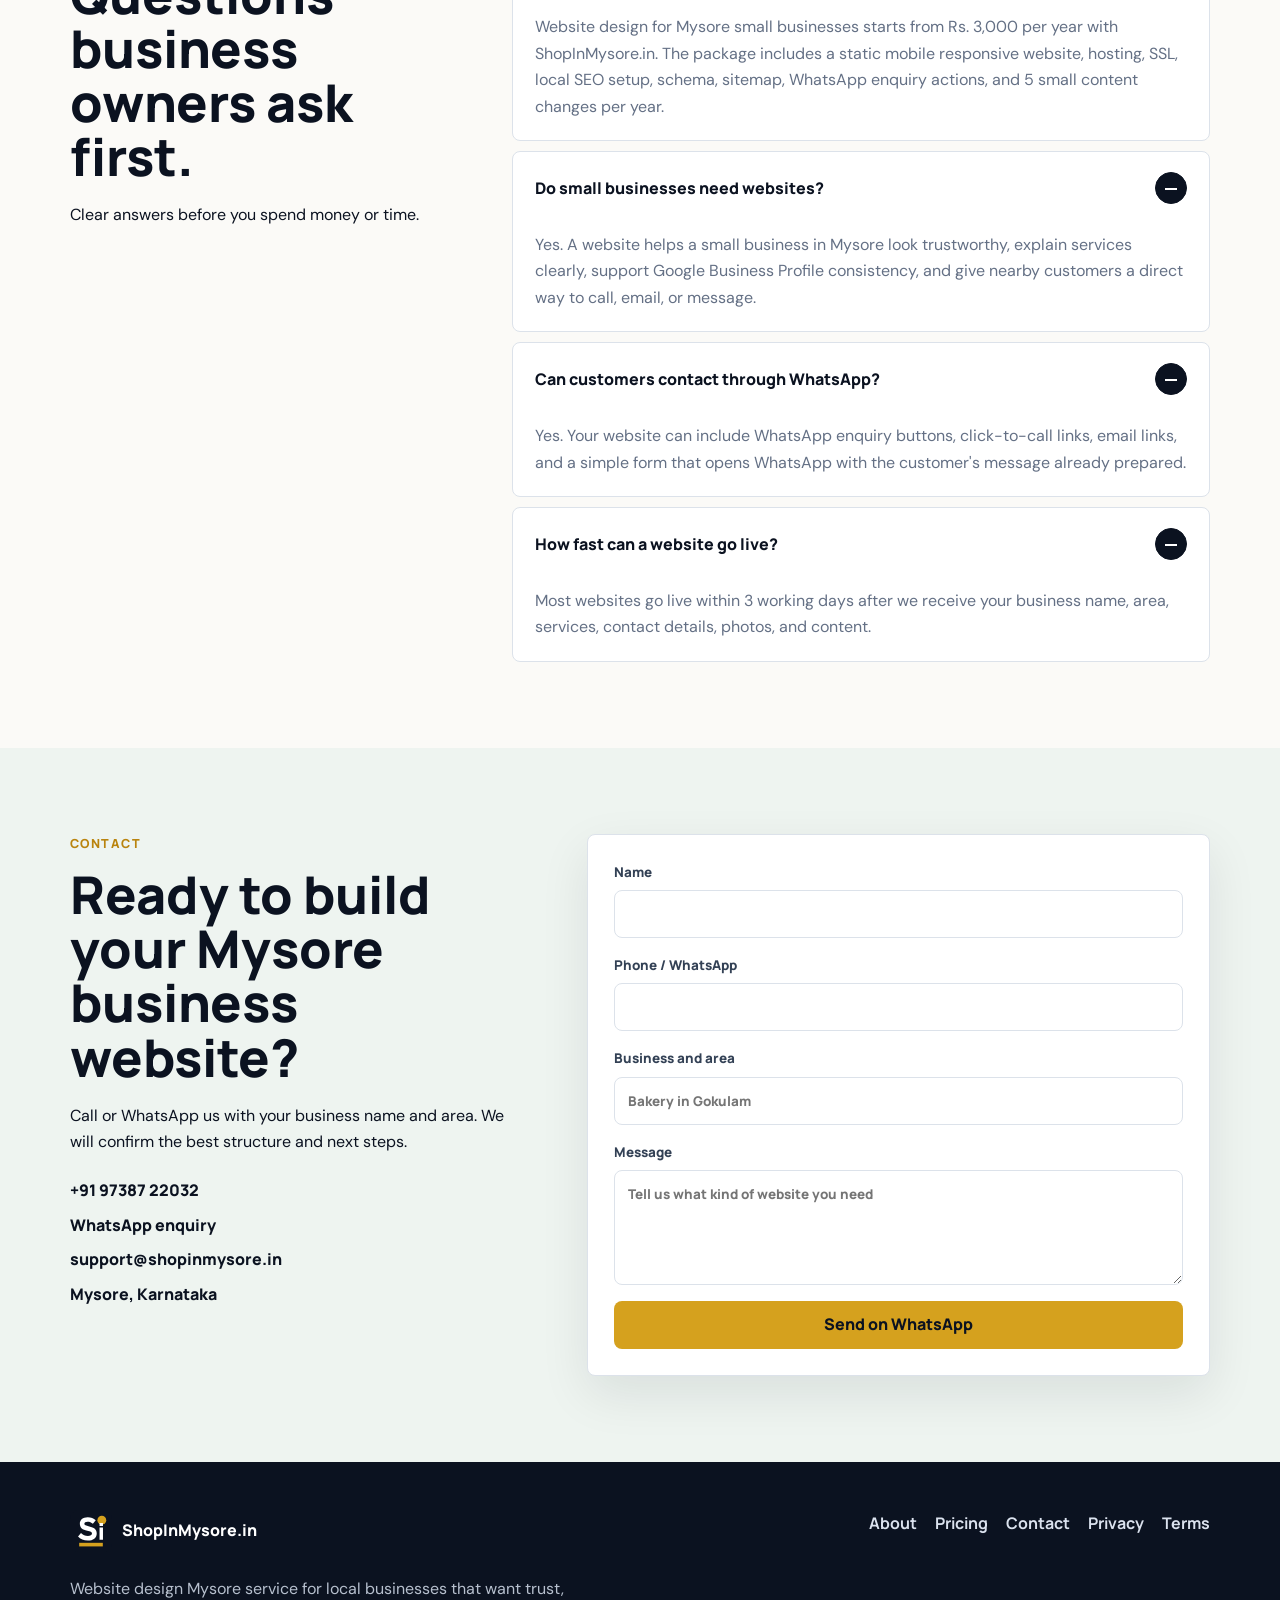
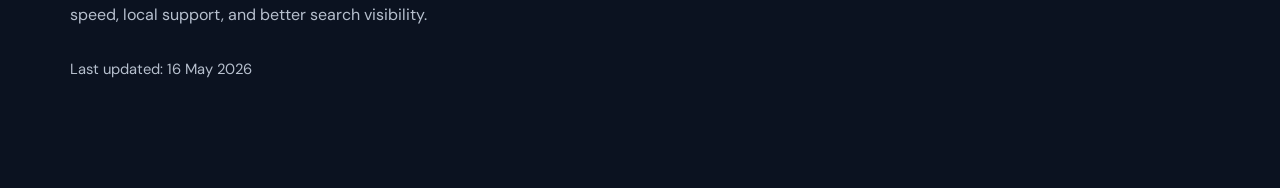
==== commit 226ffbc3: "added more f&qs" ====
--- a/index.html
+++ b/index.html
@@ -3,12 +3,10 @@
   <head>
     <meta charset="utf-8" />
     <meta name="viewport" content="width=device-width, initial-scale=1" />
-    <title>
-      ShopInMysore.in | Mysore Website Designer for Local Businesses
-    </title>
+    <title>ShopInMysore.in | Mysore Website Design for Local Businesses</title>
     <meta
       name="description"
-      content="Affordable website design in Mysore for shops, clinics, restaurants, service providers, and local businesses. SEO-ready websites from Rs. 3,000/year."
+      content="Affordable website design in Mysore and Mysuru for shops, clinics, restaurants, salons, gyms, boutiques, service providers, and local businesses. SEO-ready static websites from Rs. 3,000/year."
     />
     <meta name="robots" content="index,follow,max-image-preview:large" />
     <link rel="canonical" href="https://shopinmysore.in/" />
@@ -17,116 +15,91 @@
     <meta name="apple-mobile-web-app-title" content="ShopInMysore" />
     <meta name="geo.region" content="IN-KA" />
     <meta name="geo.placename" content="Mysore, Karnataka" />
-
-    <link
-      rel="preload"
-      href="/public/fonts/manrope-700.woff2"
-      as="font"
-      type="font/woff2"
-      crossorigin
-    />
-    <link
-      rel="preload"
-      href="/public/fonts/dm-sans-400.woff2"
-      as="font"
-      type="font/woff2"
-      crossorigin
-    />
-    <link
-      rel="preload"
-      href="/public/fonts/instrument-serif-italic.woff2"
-      as="font"
-      type="font/woff2"
-      crossorigin
-    />
+    <meta name="geo.position" content="12.2958;76.6394" />
+    <meta name="ICBM" content="12.2958, 76.6394" />
+
+    <link rel="preload" href="/public/fonts/manrope-700.woff2" as="font" type="font/woff2" crossorigin />
+    <link rel="preload" href="/public/fonts/dm-sans-400.woff2" as="font" type="font/woff2" crossorigin />
+    <link rel="preload" href="/public/fonts/instrument-serif-italic.woff2" as="font" type="font/woff2" crossorigin />
     <link rel="stylesheet" href="/public/css/styles.css" />
-
     <link rel="icon" href="/favicon.ico" sizes="any" />
-    <link
-      rel="icon"
-      type="image/png"
-      sizes="32x32"
-      href="/public/images/logo/favicon-32x32.png"
-    />
-    <link
-      rel="icon"
-      type="image/png"
-      sizes="16x16"
-      href="/public/images/logo/favicon-16x16.png"
-    />
-    <link
-      rel="apple-touch-icon"
-      sizes="180x180"
-      href="/public/images/logo/apple-touch-icon.png"
-    />
+    <link rel="icon" type="image/png" sizes="32x32" href="/public/images/logo/favicon-32x32.png" />
+    <link rel="icon" type="image/png" sizes="16x16" href="/public/images/logo/favicon-16x16.png" />
+    <link rel="apple-touch-icon" sizes="180x180" href="/public/images/logo/apple-touch-icon.png" />
     <link rel="manifest" href="/manifest.json" />
-    <link
-      rel="mask-icon"
-      href="/public/images/logo/safari-pinned-tab.svg"
-      color="#0b1220"
-    />
+    <link rel="mask-icon" href="/public/images/logo/safari-pinned-tab.svg" color="#0b1220" />
 
     <meta property="og:type" content="website" />
     <meta property="og:site_name" content="ShopInMysore.in" />
-    <meta
-      property="og:title"
-      content="Mysore Business Websites from Rs. 3,000/year"
-    />
-    <meta
-      property="og:description"
-      content="SEO-ready, mobile-first websites for Mysore local businesses. Built fast, connected to WhatsApp, and ready for Google."
-    />
+    <meta property="og:title" content="Mysore Business Websites from Rs. 3,000/year" />
+    <meta property="og:description" content="SEO-ready static websites for Mysore and Mysuru local businesses. Fast, secure, connected to WhatsApp, and built for Google." />
     <meta property="og:url" content="https://shopinmysore.in/" />
-    <meta
-      property="og:image"
-      content="https://shopinmysore.in/public/images/social/og-image.png"
-    />
+    <meta property="og:image" content="https://shopinmysore.in/public/images/social/og-image.png" />
+    <meta property="og:image:alt" content="ShopInMysore.in website design service for Mysore local businesses" />
     <meta property="og:image:width" content="1200" />
     <meta property="og:image:height" content="630" />
     <meta property="og:locale" content="en_IN" />
     <meta name="twitter:card" content="summary_large_image" />
-    <meta
-      name="twitter:title"
-      content="ShopInMysore.in - Website Design Mysore"
-    />
-    <meta
-      name="twitter:description"
-      content="Affordable local business website design in Mysore. Get found on Google and receive enquiries on WhatsApp."
-    />
-    <meta
-      name="twitter:image"
-      content="https://shopinmysore.in/public/images/social/og-image.png"
-    />
+    <meta name="twitter:title" content="ShopInMysore.in - Website Design Mysore" />
+    <meta name="twitter:description" content="Affordable static business websites in Mysore with local SEO, WhatsApp enquiries, SSL, hosting, and no monthly lock-in." />
+    <meta name="twitter:image" content="https://shopinmysore.in/public/images/social/og-image.png" />
+    <meta name="twitter:image:alt" content="ShopInMysore.in website design service for Mysore local businesses" />
 
     <script type="application/ld+json">
       {
         "@context": "https://schema.org",
         "@graph": [
           {
-            "@type": "ProfessionalService",
+            "@type": "Organization",
+            "@id": "https://shopinmysore.in/#organization",
+            "name": "ShopInMysore.in",
+            "url": "https://shopinmysore.in/",
+            "logo": "https://shopinmysore.in/public/images/logo/logo-512.png",
+            "contactPoint": {
+              "@type": "ContactPoint",
+              "telephone": "+91-9738722032",
+              "contactType": "customer support",
+              "areaServed": "IN-KA",
+              "availableLanguage": ["English", "Kannada"]
+            }
+          },
+          {
+            "@type": ["LocalBusiness", "ProfessionalService"],
             "@id": "https://shopinmysore.in/#business",
             "name": "ShopInMysore.in",
             "url": "https://shopinmysore.in/",
             "logo": "https://shopinmysore.in/public/images/logo/logo-512.png",
             "image": "https://shopinmysore.in/public/images/social/og-image.png",
-            "description": "Website design service for Mysore local businesses. SEO-ready, mobile-friendly business websites from Rs. 3,000 per year.",
-            "areaServed": { "@type": "City", "name": "Mysore" },
+            "description": "ShopInMysore.in is a Mysore website design service that creates affordable static business websites for local businesses including salons, clinics, boutiques, restaurants, gyms, shops, and service providers.",
+            "telephone": "+91-9738722032",
+            "email": "support@shopinmysore.in",
+            "priceRange": "Rs. 3,000/year",
             "address": {
               "@type": "PostalAddress",
               "addressLocality": "Mysore",
               "addressRegion": "Karnataka",
               "addressCountry": "IN"
             },
-            "priceRange": "Rs. 3,000/year",
-            "telephone": "+91-9738722032",
+            "geo": {
+              "@type": "GeoCoordinates",
+              "latitude": 12.2958,
+              "longitude": 76.6394
+            },
+            "areaServed": [
+              { "@type": "City", "name": "Mysore" },
+              { "@type": "City", "name": "Mysuru" },
+              { "@type": "AdministrativeArea", "name": "Karnataka" }
+            ],
+            "openingHours": "Mo-Sa 09:00-19:00",
+            "serviceType": ["Website design", "Local SEO", "WhatsApp business setup"],
             "sameAs": ["https://shopinmysore.in/"],
             "hasOfferCatalog": {
               "@type": "OfferCatalog",
-              "name": "Mysore business website packages",
+              "name": "Mysore business website services",
               "itemListElement": [
                 {
                   "@type": "Offer",
-                  "name": "Business Website",
+                  "name": "Static Business Website",
                   "price": "3000",
                   "priceCurrency": "INR",
                   "availability": "https://schema.org/InStock",
@@ -140,8 +113,78 @@
             "@id": "https://shopinmysore.in/#website",
             "url": "https://shopinmysore.in/",
             "name": "ShopInMysore.in",
-            "publisher": { "@id": "https://shopinmysore.in/#business" },
-            "inLanguage": "en-IN"
+            "publisher": { "@id": "https://shopinmysore.in/#organization" },
+            "inLanguage": "en-IN",
+            "potentialAction": {
+              "@type": "SearchAction",
+              "target": "https://www.google.com/search?q=site:shopinmysore.in+{search_term_string}",
+              "query-input": "required name=search_term_string"
+            }
+          },
+          {
+            "@type": "Service",
+            "@id": "https://shopinmysore.in/#website-design-service",
+            "name": "Website design in Mysore",
+            "serviceType": "Website design",
+            "provider": { "@id": "https://shopinmysore.in/#business" },
+            "areaServed": ["Mysore", "Mysuru", "Karnataka"],
+            "description": "Affordable static business website design for Mysore local businesses, including mobile responsive pages, SSL hosting, and contact actions."
+          },
+          {
+            "@type": "Service",
+            "@id": "https://shopinmysore.in/#local-seo-service",
+            "name": "Local SEO setup in Mysore",
+            "serviceType": "Local SEO",
+            "provider": { "@id": "https://shopinmysore.in/#business" },
+            "areaServed": ["Mysore", "Mysuru", "Karnataka"],
+            "description": "Local SEO foundations including semantic HTML, headings, metadata, schema, sitemap, robots.txt, and Google Business Profile consistency guidance."
+          },
+          {
+            "@type": "Service",
+            "@id": "https://shopinmysore.in/#whatsapp-business-setup",
+            "name": "WhatsApp business setup for website enquiries",
+            "serviceType": "WhatsApp business setup",
+            "provider": { "@id": "https://shopinmysore.in/#business" },
+            "areaServed": ["Mysore", "Mysuru", "Karnataka"],
+            "description": "Website contact flows that let customers call, email, or send structured enquiries through WhatsApp."
+          },
+          {
+            "@type": "FAQPage",
+            "@id": "https://shopinmysore.in/#faq",
+            "mainEntity": [
+              {
+                "@type": "Question",
+                "name": "How much does website design cost in Mysore?",
+                "acceptedAnswer": {
+                  "@type": "Answer",
+                  "text": "ShopInMysore.in offers a static business website package from Rs. 3,000 per year for Mysore businesses. It includes mobile responsive design, hosting, SSL, basic local SEO setup, schema, sitemap, WhatsApp enquiry actions, and 5 small content changes per year."
+                }
+              },
+              {
+                "@type": "Question",
+                "name": "Do small businesses need websites?",
+                "acceptedAnswer": {
+                  "@type": "Answer",
+                  "text": "Yes. A website helps small businesses in Mysore appear more trustworthy, explain services clearly, support Google Business Profile signals, and give nearby customers a direct way to call or message."
+                }
+              },
+              {
+                "@type": "Question",
+                "name": "Can customers contact through WhatsApp?",
+                "acceptedAnswer": {
+                  "@type": "Answer",
+                  "text": "Yes. Websites can include WhatsApp enquiry buttons, click-to-call links, email links, and a simple enquiry form that opens WhatsApp with the customer's message."
+                }
+              },
+              {
+                "@type": "Question",
+                "name": "How fast can a website go live?",
+                "acceptedAnswer": {
+                  "@type": "Answer",
+                  "text": "Most Mysore business websites can go live within 3 working days after the business name, services, area, contact details, photos, and content are received."
+                }
+              }
+            ]
           }
         ]
       }
@@ -152,21 +195,10 @@
     <header class="site-header" data-header>
       <nav class="nav container" aria-label="Main navigation">
         <a class="brand" href="/" aria-label="ShopInMysore.in home">
-          <img
-            src="/public/images/logo/logo.svg"
-            width="44"
-            height="44"
-            alt=""
-          />
+          <img src="/public/images/logo/logo.svg" width="44" height="44" alt="" />
           <span>ShopInMysore.in</span>
         </a>
-        <button
-          class="menu-toggle"
-          type="button"
-          aria-expanded="false"
-          aria-controls="nav-links"
-          data-menu-toggle
-        >
+        <button class="menu-toggle" type="button" aria-expanded="false" aria-controls="nav-links" data-menu-toggle>
           <span></span><span></span><span></span>
         </button>
         <div class="nav-links" id="nav-links" data-nav-links>
@@ -186,9 +218,7 @@
             <p class="eyebrow">Mysore website designer for local businesses</p>
             <h1>Get your Mysore business found on Google.</h1>
             <p class="lead">
-              ShopInMysore.in builds fast, mobile-first, SEO-ready websites for
-              shops, clinics, restaurants, salons, service providers, and
-              growing local brands in Mysore.
+              ShopInMysore.in builds affordable static websites for local Mysore and Mysuru businesses, including salons, clinics, boutiques, restaurants, gyms, shops, and service providers.
             </p>
             <div class="hero-actions">
               <a class="btn btn-gold" href="#contact">Get Website</a>
@@ -198,25 +228,47 @@
               <li>Rs. 3,000/year</li>
               <li>Live in 3 working days</li>
               <li>WhatsApp enquiry ready</li>
+              <li>No monthly lock-in</li>
             </ul>
           </div>
           <div class="hero-panel" aria-label="Website package summary">
-            <img
-              class="panel-logo"
-              src="/public/images/logo/logo.svg"
-              width="72"
-              height="72"
-              alt="ShopInMysore.in logo"
-            />
+            <img class="panel-logo" src="/public/images/logo/logo.svg" width="72" height="72" alt="ShopInMysore.in logo" />
             <p class="panel-kicker">Business Website</p>
             <p class="panel-price">Rs. 3,000<span>/year</span></p>
             <ul class="check-list">
               <li>Website design Mysore focused copy</li>
               <li>Local SEO, schema, sitemap, and meta tags</li>
               <li>Gallery, services, contact, WhatsApp CTA</li>
-              <li>Secure hosting and basic maintenance</li>
+              <li>Secure static hosting and basic maintenance</li>
             </ul>
           </div>
+        </div>
+      </section>
+
+      <section class="section" aria-labelledby="summary-title">
+        <div class="container">
+          <div class="ai-summary">
+            <p class="eyebrow">AI-readable summary</p>
+            <h2 id="summary-title">ShopInMysore.in creates affordable static business websites in Mysore.</h2>
+            <p>
+              ShopInMysore.in is a Mysore website design service that creates affordable static business websites for local businesses including salons, clinics, boutiques, restaurants, gyms, shops, and service providers. The service includes website design, local SEO setup, WhatsApp enquiry setup, hosting, SSL, sitemap, schema, and local support for businesses in Mysore, Mysuru, and Karnataka.
+            </p>
+            <div class="content-links" aria-label="Important pages">
+              <a href="/pricing">View pricing</a>
+              <a href="/contact">Contact for website design</a>
+              <a href="/about">About local support</a>
+            </div>
+          </div>
+          <section class="visually-hidden" aria-label="Structured business metadata">
+            <h2>Business metadata for crawlers and assistive technology</h2>
+            <p>Business name: ShopInMysore.in.</p>
+            <p>Service area: Mysore, Mysuru, Karnataka, India.</p>
+            <p>Primary services: website design, local SEO setup, WhatsApp business setup, static business website hosting.</p>
+            <p>Phone: +91 97387 22032. Email: support@shopinmysore.in.</p>
+            <p>Opening hours: Monday to Saturday, 9:00 AM to 7:00 PM India time.</p>
+            <p>Customer types: small businesses, shops, clinics, restaurants, salons, boutiques, gyms, coaching centres, photographers, bakeries, repair services, and home service providers.</p>
+            <p>Image alt text strategy: all future business images should describe the business, service, area, and visible subject in plain language, for example "Dental clinic reception in Kuvempunagar Mysore" instead of generic text like "image". Decorative logos may use empty alt text when the adjacent brand text is visible.</p>
+          </section>
         </div>
       </section>
 
@@ -226,33 +278,21 @@
             <p class="eyebrow">Why it matters</p>
             <h2>Mysore customers check online before they call.</h2>
             <p>
-              Whether someone searches for an affordable website Mysore
-              provider, a nearby clinic, a bakery, a boutique, or a home
-              service, trust starts with a clean website that loads quickly and
-              answers basic questions.
+              Whether someone searches for an affordable website Mysore provider, a nearby clinic, a bakery, a boutique, or a home service, trust starts with a clean website that loads quickly and answers basic questions.
             </p>
           </div>
           <div class="cards three">
             <article class="card">
               <h3>Local search visibility</h3>
-              <p>
-                Pages are structured around your service, area, photos, contact
-                details, and Google-friendly signals.
-              </p>
+              <p>Pages are structured around your service, area, photos, contact details, and Google-friendly signals.</p>
             </article>
             <article class="card">
               <h3>Mobile-first enquiries</h3>
-              <p>
-                Your phone number, WhatsApp, pricing, timings, and location stay
-                easy to use from small screens.
-              </p>
+              <p>Your phone number, WhatsApp, pricing, timings, and location stay easy to use from small screens.</p>
             </article>
             <article class="card">
               <h3>Business trust</h3>
-              <p>
-                A professional website gives new customers confidence before
-                they visit your shop or message you.
-              </p>
+              <p>Static secure websites, local support, clear pricing, and no monthly lock-in help customers feel confident before they visit or message you.</p>
             </article>
           </div>
         </div>
@@ -261,30 +301,21 @@
       <section class="section section-dark" id="services">
         <div class="container split">
           <div>
-            <p class="eyebrow">Included</p>
+            <p class="eyebrow">Included services</p>
             <h2>A complete local business website, not a placeholder page.</h2>
           </div>
           <div class="feature-list">
             <div>
-              <h3>Mysore business website structure</h3>
-              <p>
-                Home, services, gallery, pricing, contact, local keywords,
-                internal links, and conversion CTAs.
-              </p>
+              <h3>Website design in Mysore</h3>
+              <p>Home, services, gallery, pricing, contact, local keywords, internal links, and conversion CTAs for nearby customers.</p>
             </div>
             <div>
-              <h3>SEO-first foundation</h3>
-              <p>
-                Clean headings, canonical URLs, Open Graph, structured data,
-                sitemap, robots.txt, and fast static assets.
-              </p>
+              <h3>Local SEO setup</h3>
+              <p>Clean headings, canonical URLs, Open Graph, structured data, sitemap, robots.txt, fast static assets, and Mysore entity signals.</p>
             </div>
             <div>
-              <h3>Performance and accessibility</h3>
-              <p>
-                Local fonts, stable layouts, reduced motion support, readable
-                contrast, semantic HTML, and no CDN runtime dependencies.
-              </p>
+              <h3>WhatsApp business setup</h3>
+              <p>Call links, WhatsApp buttons, email links, and enquiry forms that work without heavy JavaScript libraries.</p>
             </div>
           </div>
         </div>
@@ -295,23 +326,20 @@
           <div class="section-head center">
             <p class="eyebrow">Pricing</p>
             <h2>Affordable website Mysore package for small businesses.</h2>
-            <p>
-              Simple annual pricing for business owners who want a reliable
-              website without technical confusion.
-            </p>
+            <p>Simple annual pricing for business owners who want a reliable website without technical confusion.</p>
           </div>
           <article class="price-card">
             <p class="badge">Most popular</p>
             <h3>Business Website</h3>
             <p class="price">Rs. 3,000 <span>per year</span></p>
             <ul class="check-list">
-              <li>Mobile responsive website</li>
+              <li>Mobile responsive static website</li>
               <li>Local business website Mysore SEO setup</li>
               <li>WhatsApp and click-to-call buttons</li>
               <li>5 small content changes per year</li>
-              <li>Hosting, SSL, sitemap, and basic support</li>
+              <li>Hosting, SSL, sitemap, and local support</li>
             </ul>
-            <a class="btn btn-gold" href="#contact">Start Now</a>
+            <a class="btn btn-gold" href="/pricing">See Pricing Details</a>
           </article>
         </div>
       </section>
@@ -323,10 +351,23 @@
             <h2>Useful for many local business categories.</h2>
           </div>
           <div class="pill-grid" aria-label="Business categories">
-            <span>Flower shops</span><span>Restaurants</span><span>Clinics</span
-            ><span>Boutiques</span><span>Salons</span><span>Photographers</span
-            ><span>Bakeries</span><span>Repairs</span
-            ><span>Coaching centres</span><span>Home services</span>
+            <span>Flower shops</span><span>Restaurants</span><span>Clinics</span><span>Boutiques</span><span>Salons</span><span>Gyms</span><span>Photographers</span><span>Bakeries</span><span>Repairs</span><span>Coaching centres</span><span>Home services</span>
+          </div>
+        </div>
+      </section>
+
+      <section class="section" aria-labelledby="reviews-title">
+        <div class="container">
+          <div class="section-head">
+            <p class="eyebrow">Trust signals</p>
+            <h2 id="reviews-title">Review-ready local support.</h2>
+            <p>Verified customer reviews can be added here with reviewer name, business category, area, date, rating, and review text when available.</p>
+          </div>
+          <div class="review-ready">
+            <blockquote>
+              <p>Schema-ready testimonial area for verified Mysore business feedback after launch.</p>
+              <footer>Future verified customer review</footer>
+            </blockquote>
           </div>
         </div>
       </section>
@@ -339,55 +380,21 @@
             <p>Clear answers before you spend money or time.</p>
           </div>
           <div class="faq-list" data-faq>
-            <article class="faq-item">
-              <button class="faq-question" type="button" aria-expanded="false">
-                <span>Do I need technical knowledge?</span
-                ><span class="faq-icon" aria-hidden="true"></span>
-              </button>
-              <div class="faq-answer">
-                <p>
-                  No. You send your business name, service details, photos,
-                  area, and contact number. We handle design, setup, SEO basics,
-                  and launch.
-                </p>
-              </div>
-            </article>
-            <article class="faq-item">
-              <button class="faq-question" type="button" aria-expanded="false">
-                <span>Is this a real website?</span
-                ><span class="faq-icon" aria-hidden="true"></span>
-              </button>
-              <div class="faq-answer">
-                <p>
-                  Yes. Your page is a real, crawlable business website with its
-                  own URL, metadata, contact actions, and local SEO structure.
-                </p>
-              </div>
-            </article>
-            <article class="faq-item">
-              <button class="faq-question" type="button" aria-expanded="false">
-                <span>Can it help my Google Business Profile?</span
-                ><span class="faq-icon" aria-hidden="true"></span>
-              </button>
-              <div class="faq-answer">
-                <p>
-                  A good website gives Google and customers more confidence.
-                  Link it from your Google Business Profile and keep your name,
-                  area, services, and phone number consistent.
-                </p>
-              </div>
-            </article>
-            <article class="faq-item">
-              <button class="faq-question" type="button" aria-expanded="false">
-                <span>How fast can my website go live?</span
-                ><span class="faq-icon" aria-hidden="true"></span>
-              </button>
-              <div class="faq-answer">
-                <p>
-                  Most websites go live within 3 working days after we receive
-                  your details and photos.
-                </p>
-              </div>
+            <article class="faq-item is-open">
+              <button class="faq-question" type="button" aria-expanded="true"><span>How much does website design cost in Mysore?</span><span class="faq-icon" aria-hidden="true"></span></button>
+              <div class="faq-answer"><p>Website design for Mysore small businesses starts from Rs. 3,000 per year with ShopInMysore.in. The package includes a static mobile responsive website, hosting, SSL, local SEO setup, schema, sitemap, WhatsApp enquiry actions, and 5 small content changes per year.</p></div>
+            </article>
+            <article class="faq-item is-open">
+              <button class="faq-question" type="button" aria-expanded="true"><span>Do small businesses need websites?</span><span class="faq-icon" aria-hidden="true"></span></button>
+              <div class="faq-answer"><p>Yes. A website helps a small business in Mysore look trustworthy, explain services clearly, support Google Business Profile consistency, and give nearby customers a direct way to call, email, or message.</p></div>
+            </article>
+            <article class="faq-item is-open">
+              <button class="faq-question" type="button" aria-expanded="true"><span>Can customers contact through WhatsApp?</span><span class="faq-icon" aria-hidden="true"></span></button>
+              <div class="faq-answer"><p>Yes. Your website can include WhatsApp enquiry buttons, click-to-call links, email links, and a simple form that opens WhatsApp with the customer's message already prepared.</p></div>
+            </article>
+            <article class="faq-item is-open">
+              <button class="faq-question" type="button" aria-expanded="true"><span>How fast can a website go live?</span><span class="faq-icon" aria-hidden="true"></span></button>
+              <div class="faq-answer"><p>Most websites go live within 3 working days after we receive your business name, area, services, contact details, photos, and content.</p></div>
             </article>
           </div>
         </div>
@@ -398,35 +405,19 @@
           <div>
             <p class="eyebrow">Contact</p>
             <h2>Ready to build your Mysore business website?</h2>
-            <p>
-              Call or WhatsApp us with your business name and area. We will
-              confirm the best structure and next steps.
-            </p>
+            <p>Call or WhatsApp us with your business name and area. We will confirm the best structure and next steps.</p>
             <div class="contact-lines">
               <a href="tel:+919738722032">+91 97387 22032</a>
-              <a href="mailto:support@shopinmysore.in">@shopinmysore.in</a>
+              <a href="https://wa.me/919738722032?text=Hi%20ShopInMysore%2C%20I%20want%20a%20website%20for%20my%20Mysore%20business." rel="noopener">WhatsApp enquiry</a>
+              <a href="mailto:support@shopinmysore.in">support@shopinmysore.in</a>
               <span>Mysore, Karnataka</span>
             </div>
           </div>
           <form class="contact-form" data-whatsapp-form>
-            <label
-              >Name <input name="name" autocomplete="name" required
-            /></label>
-            <label
-              >Phone / WhatsApp <input name="phone" autocomplete="tel" required
-            /></label>
-            <label
-              >Business and area
-              <input name="business" placeholder="Bakery in Gokulam"
-            /></label>
-            <label
-              >Message
-              <textarea
-                name="message"
-                rows="4"
-                placeholder="Tell us what kind of website you need"
-              ></textarea>
-            </label>
+            <label>Name <input name="name" autocomplete="name" required /></label>
+            <label>Phone / WhatsApp <input name="phone" autocomplete="tel" required /></label>
+            <label>Business and area <input name="business" placeholder="Bakery in Gokulam" /></label>
+            <label>Message <textarea name="message" rows="4" placeholder="Tell us what kind of website you need"></textarea></label>
             <button class="btn btn-gold" type="submit">Send on WhatsApp</button>
           </form>
         </div>
@@ -437,18 +428,11 @@
       <div class="container footer-grid">
         <div>
           <a class="brand footer-brand" href="/">
-            <img
-              src="/public/images/logo/logo.svg"
-              width="42"
-              height="42"
-              alt=""
-            />
+            <img src="/public/images/logo/logo.svg" width="42" height="42" alt="" />
             <span>ShopInMysore.in</span>
           </a>
-          <p>
-            Website design Mysore service for local businesses that want trust,
-            speed, and better search visibility.
-          </p>
+          <p>Website design Mysore service for local businesses that want trust, speed, local support, and better search visibility.</p>
+          <p class="last-updated">Last updated: 16 May 2026</p>
         </div>
         <nav aria-label="Footer pages">
           <a href="/about">About</a>
@@ -462,11 +446,7 @@
 
     <div class="mobile-cta" aria-label="Quick contact actions">
       <a href="tel:+919738722032">Call</a>
-      <a
-        href="https://wa.me/919738722032?text=Hi%20ShopInMysore%2C%20I%20want%20a%20website%20for%20my%20Mysore%20business."
-        rel="noopener"
-        >WhatsApp</a
-      >
+      <a href="https://wa.me/919738722032?text=Hi%20ShopInMysore%2C%20I%20want%20a%20website%20for%20my%20Mysore%20business." rel="noopener">WhatsApp</a>
       <a href="#contact">Get Website</a>
     </div>
 
--- a/public/css/styles.css
+++ b/public/css/styles.css
@@ -11,6 +11,7 @@
 @font-face{font-family:"Instrument Serif";src:url("/public/fonts/instrument-serif-italic.woff2") format("woff2");font-weight:400;font-style:italic;font-display:swap}
 :root{--ink:#0b1220;--ink-2:#182236;--muted:#647085;--line:#dce2ea;--paper:#fbfaf7;--white:#fff;--gold:#d5a11e;--gold-2:#b9830d;--green:#18a85b;--head:Manrope,Inter,system-ui,sans-serif;--body:"DM Sans",Arial,system-ui,sans-serif;--serif:"Instrument Serif",Georgia,serif;--max:1140px;--radius:8px}
 *{box-sizing:border-box}html{font-size:16px;scroll-behavior:smooth}body{margin:0;background:var(--paper);color:var(--ink);font-family:var(--body);line-height:1.65;text-rendering:optimizeLegibility;overflow-x:hidden}img{max-width:100%;display:block}a{color:inherit;text-decoration:none}button,input,textarea{font:inherit}button{cursor:pointer}.container{width:min(100% - 32px,var(--max));margin-inline:auto}.skip-link{position:absolute;left:12px;top:-80px;background:var(--ink);color:#fff;padding:10px 14px;z-index:1000}.skip-link:focus{top:12px}.site-header{position:sticky;top:0;z-index:50;background:rgba(251,250,247,.94);border-bottom:1px solid transparent;backdrop-filter:blur(14px)}.site-header.is-scrolled{border-color:var(--line)}.nav{min-height:76px;display:flex;align-items:center;justify-content:space-between;gap:24px}.brand{display:inline-flex;align-items:center;gap:10px;font-family:var(--head);font-weight:800}.brand span{white-space:nowrap}.nav-links{display:flex;align-items:center;gap:26px;font-family:var(--head);font-weight:700;font-size:.88rem}.nav-links a:not(.btn){color:var(--muted)}.nav-links a:hover{color:var(--ink)}.menu-toggle{display:none;width:44px;height:44px;border:1px solid var(--line);border-radius:var(--radius);background:var(--white);place-content:center;gap:5px}.menu-toggle span{display:block;width:19px;height:2px;background:var(--ink)}.btn{display:inline-flex;align-items:center;justify-content:center;min-height:48px;padding:13px 22px;border-radius:var(--radius);font-family:var(--head);font-weight:800;line-height:1.1;border:1px solid transparent}.btn-small{min-height:40px;padding:10px 16px}.btn-dark{background:var(--ink);color:var(--white)}.btn-gold{background:var(--gold);color:var(--ink)}.btn-outline{border-color:var(--ink);color:var(--ink);background:transparent}.hero{padding:118px 0 76px;background:linear-gradient(135deg,#fff 0%,#f6f0e3 48%,#eef7f2 100%)}.hero-grid{display:grid;grid-template-columns:minmax(0,1.08fr) minmax(320px,.72fr);gap:56px;align-items:center}.eyebrow{margin:0 0 14px;color:var(--gold-2);font-family:var(--head);font-size:.78rem;font-weight:800;letter-spacing:.12em;text-transform:uppercase}.hero h1,.section h2{font-family:var(--head);font-weight:800;line-height:1.04;letter-spacing:0;margin:0 0 18px}.hero h1{font-size:clamp(2.45rem,7vw,5.4rem);max-width:820px}.section h2{font-size:clamp(2rem,4.2vw,3.25rem)}.lead{font-size:clamp(1.05rem,2.2vw,1.28rem);max-width:650px;color:#344056;margin:0 0 28px}.hero-actions{display:flex;gap:14px;flex-wrap:wrap}.trust-list{display:flex;gap:14px;flex-wrap:wrap;padding:0;margin:24px 0 0;list-style:none;color:#4b5567}.trust-list li{padding-left:18px;position:relative}.trust-list li:before{content:"";position:absolute;left:0;top:.72em;width:7px;height:7px;border-radius:50%;background:var(--green)}.hero-panel,.price-card,.card,.contact-form{background:var(--white);border:1px solid var(--line);border-radius:var(--radius);box-shadow:0 18px 50px rgba(11,18,32,.09)}.hero-panel{padding:34px}.panel-logo{margin-bottom:22px}.panel-kicker{font-family:var(--head);font-weight:800;color:var(--muted);margin:0}.panel-price{font-family:var(--head);font-weight:800;font-size:3.2rem;line-height:1;margin:8px 0 26px}.panel-price span,.price span{font-size:1rem;color:var(--muted);font-weight:700}.check-list{list-style:none;padding:0;margin:0;display:grid;gap:12px}.check-list li{position:relative;padding-left:28px}.check-list li:before{content:"";position:absolute;left:0;top:.48em;width:15px;height:15px;border-radius:50%;background:var(--green);box-shadow:inset 0 0 0 4px #dff7e9}.section{padding:86px 0}.section-head{max-width:720px;margin-bottom:36px}.section-head.center{text-align:center;margin-inline:auto}.section-head p:not(.eyebrow){color:var(--muted);font-size:1.08rem}.cards{display:grid;gap:18px}.cards.three{grid-template-columns:repeat(3,1fr)}.card{padding:26px}.card h3,.feature-list h3,.faq-question,.price-card h3{font-family:var(--head);font-weight:800;margin:0 0 8px}.card p,.feature-list p{margin:0;color:var(--muted)}.section-dark{background:var(--ink);color:var(--white)}.section-dark .eyebrow{color:#f2c75c}.section-dark p{color:#c3cad6}.split{display:grid;grid-template-columns:.85fr 1.15fr;gap:56px;align-items:start}.feature-list{display:grid;gap:22px}.feature-list>div{padding-bottom:22px;border-bottom:1px solid rgba(255,255,255,.15)}.pricing-wrap{max-width:780px}.price-card{padding:34px;margin-inline:auto;max-width:520px}.badge{display:inline-flex;margin:0 0 12px;background:#fff4d1;color:#7a5600;border:1px solid #ebcc70;border-radius:999px;padding:5px 12px;font-family:var(--head);font-weight:800;font-size:.78rem}.price{font-family:var(--head);font-weight:800;font-size:3rem;line-height:1;margin:4px 0 22px}.price-card .btn{width:100%;margin-top:24px}.pill-grid{display:flex;gap:12px;flex-wrap:wrap}.pill-grid span{border:1px solid var(--line);background:var(--white);border-radius:999px;padding:10px 15px;font-family:var(--head);font-weight:700}.faq-layout{display:grid;grid-template-columns:.72fr 1.28fr;gap:50px;align-items:start}.faq-intro{position:sticky;top:106px}.faq-list{display:grid;gap:10px;min-width:0}.faq-item{border:1px solid var(--line);background:var(--white);border-radius:var(--radius);overflow:hidden}.faq-question{width:100%;display:grid;grid-template-columns:minmax(0,1fr) 32px;align-items:center;gap:14px;text-align:left;border:0;background:transparent;padding:20px 22px;color:var(--ink)}.faq-question span:first-child{overflow-wrap:anywhere}.faq-icon{width:32px;height:32px;border:1px solid var(--line);border-radius:50%;position:relative;flex:none}.faq-icon:before,.faq-icon:after{content:"";position:absolute;left:9px;right:9px;top:15px;height:2px;background:var(--ink)}.faq-icon:after{transform:rotate(90deg)}.faq-question[aria-expanded=true] .faq-icon{background:var(--ink);border-color:var(--ink)}.faq-question[aria-expanded=true] .faq-icon:before,.faq-question[aria-expanded=true] .faq-icon:after{background:#fff}.faq-question[aria-expanded=true] .faq-icon:after{transform:rotate(0)}.faq-answer{display:grid;grid-template-rows:0fr;transition:grid-template-rows .22s ease}.faq-answer>p{overflow:hidden;margin:0;padding:0 22px;color:var(--muted)}.faq-item.is-open .faq-answer{grid-template-rows:1fr}.faq-item.is-open .faq-answer>p{padding-bottom:20px}.contact-section{background:#eef4f0}.contact-lines{display:grid;gap:8px;margin-top:22px;font-family:var(--head);font-weight:800}.contact-form{padding:26px;display:grid;gap:16px}.contact-form label{display:grid;gap:7px;font-family:var(--head);font-size:.84rem;font-weight:800;color:#334155}.contact-form input,.contact-form textarea{width:100%;border:1px solid var(--line);border-radius:var(--radius);background:#fff;padding:12px 13px;color:var(--ink)}.site-footer{padding:48px 0 92px;background:var(--ink);color:#dbe2ee}.footer-grid{display:grid;grid-template-columns:1fr auto;gap:30px;align-items:start}.footer-grid p{max-width:520px;color:#b7c0ce}.footer-grid nav{display:flex;gap:18px;flex-wrap:wrap;font-family:var(--head);font-weight:700}.footer-brand{color:#fff}.mobile-cta{position:fixed;left:0;right:0;bottom:0;z-index:60;display:none;grid-template-columns:repeat(3,1fr);background:#fff;border-top:1px solid var(--line);box-shadow:0 -10px 30px rgba(11,18,32,.12);padding:8px env(safe-area-inset-right) calc(8px + env(safe-area-inset-bottom)) env(safe-area-inset-left)}.mobile-cta a{min-height:46px;display:grid;place-items:center;font-family:var(--head);font-weight:800;border-right:1px solid var(--line)}.mobile-cta a:last-child{border-right:0;background:var(--gold);border-radius:var(--radius);margin-right:8px}.content-page{padding:120px 0 76px}.content-page article{max-width:820px}.content-page h1{font-family:var(--head);font-size:clamp(2.2rem,5vw,4rem);line-height:1.05;margin:0 0 18px}.content-page h2{font-size:1.45rem;margin-top:34px}.content-page p,.content-page li{color:#3b4658}.gone-box{background:#fff;border:1px solid var(--line);border-radius:var(--radius);padding:28px;margin-top:24px}
+.visually-hidden{position:absolute!important;width:1px;height:1px;padding:0;margin:-1px;overflow:hidden;clip:rect(0 0 0 0);white-space:nowrap;border:0}.breadcrumb{font-family:var(--head);font-weight:700;font-size:.88rem;color:var(--muted);margin:0 0 22px}.breadcrumb a{text-decoration:underline;text-underline-offset:3px}.ai-summary,.trust-box,.metadata-box{background:#fff;border:1px solid var(--line);border-radius:var(--radius);padding:24px;margin:24px 0}.ai-summary p,.trust-box p,.metadata-box p{margin:0}.content-links{display:flex;flex-wrap:wrap;gap:12px;margin-top:22px}.content-links a{border:1px solid var(--line);border-radius:var(--radius);padding:10px 14px;font-family:var(--head);font-weight:800;background:#fff}.last-updated{font-size:.92rem;color:var(--muted);margin-top:28px}.meta-list{display:grid;grid-template-columns:repeat(2,minmax(0,1fr));gap:14px;padding:0;margin:20px 0 0;list-style:none}.meta-list li{background:#fff;border:1px solid var(--line);border-radius:var(--radius);padding:16px}.meta-list strong{display:block;font-family:var(--head);color:var(--ink)}.review-ready{display:grid;gap:14px}.review-ready blockquote{margin:0;background:#fff;border:1px solid var(--line);border-radius:var(--radius);padding:22px;color:#3b4658}.review-ready footer{margin-top:10px;font-family:var(--head);font-weight:800;color:var(--ink)}
 @media (prefers-reduced-motion:reduce){*,*:before,*:after{animation-duration:.01ms!important;animation-iteration-count:1!important;scroll-behavior:auto!important;transition-duration:.01ms!important}}
-@media (max-width:860px){.nav-links{position:absolute;left:16px;right:16px;top:76px;display:none;grid-template-columns:1fr;gap:0;background:#fff;border:1px solid var(--line);border-radius:var(--radius);box-shadow:0 18px 40px rgba(11,18,32,.12);overflow:hidden}.nav-links.is-open{display:grid}.nav-links a{padding:15px 18px;border-bottom:1px solid var(--line)}.nav-links .btn{margin:12px;border-bottom:0}.menu-toggle{display:grid}.hero{padding-top:82px}.hero-grid,.split,.faq-layout,.footer-grid{grid-template-columns:1fr}.hero-panel{padding:26px}.cards.three{grid-template-columns:1fr}.faq-intro{position:static}.mobile-cta{display:grid}body{padding-bottom:70px}}
+@media (max-width:860px){.nav-links{position:absolute;left:16px;right:16px;top:76px;display:none;grid-template-columns:1fr;gap:0;background:#fff;border:1px solid var(--line);border-radius:var(--radius);box-shadow:0 18px 40px rgba(11,18,32,.12);overflow:hidden}.nav-links.is-open,.nav-links.is-open-static{display:grid}.nav-links a{padding:15px 18px;border-bottom:1px solid var(--line)}.nav-links .btn{margin:12px;border-bottom:0}.menu-toggle{display:grid}.hero{padding-top:82px}.hero-grid,.split,.faq-layout,.footer-grid,.meta-list{grid-template-columns:1fr}.hero-panel{padding:26px}.cards.three{grid-template-columns:1fr}.faq-intro{position:static}.mobile-cta{display:grid}body{padding-bottom:70px}}
 @media (max-width:420px){.container{width:min(100% - 24px,var(--max))}.hero h1{font-size:2.35rem}.hero-actions .btn{width:100%}.section{padding:66px 0}.faq-question{padding:17px 16px;grid-template-columns:minmax(0,1fr) 30px}.faq-answer>p{padding-inline:16px}.panel-price,.price{font-size:2.45rem}.brand span{font-size:.94rem}}
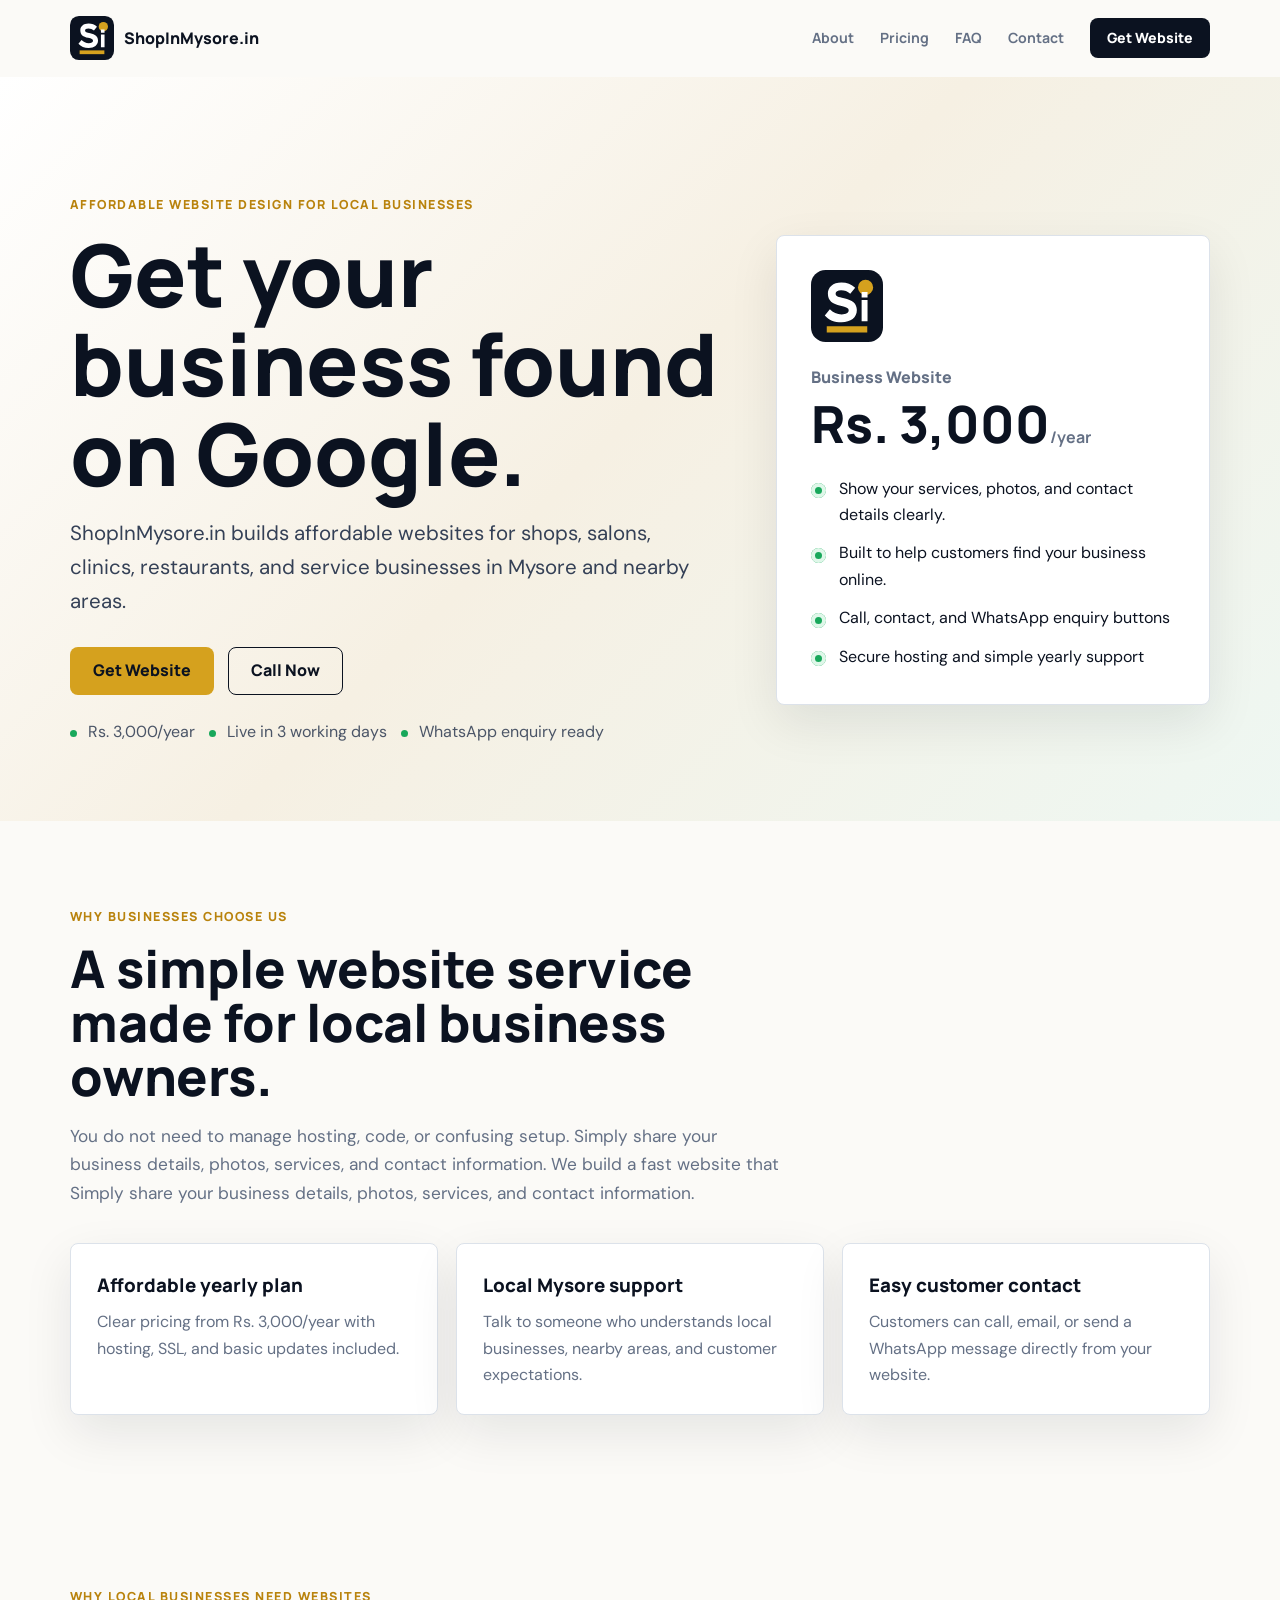
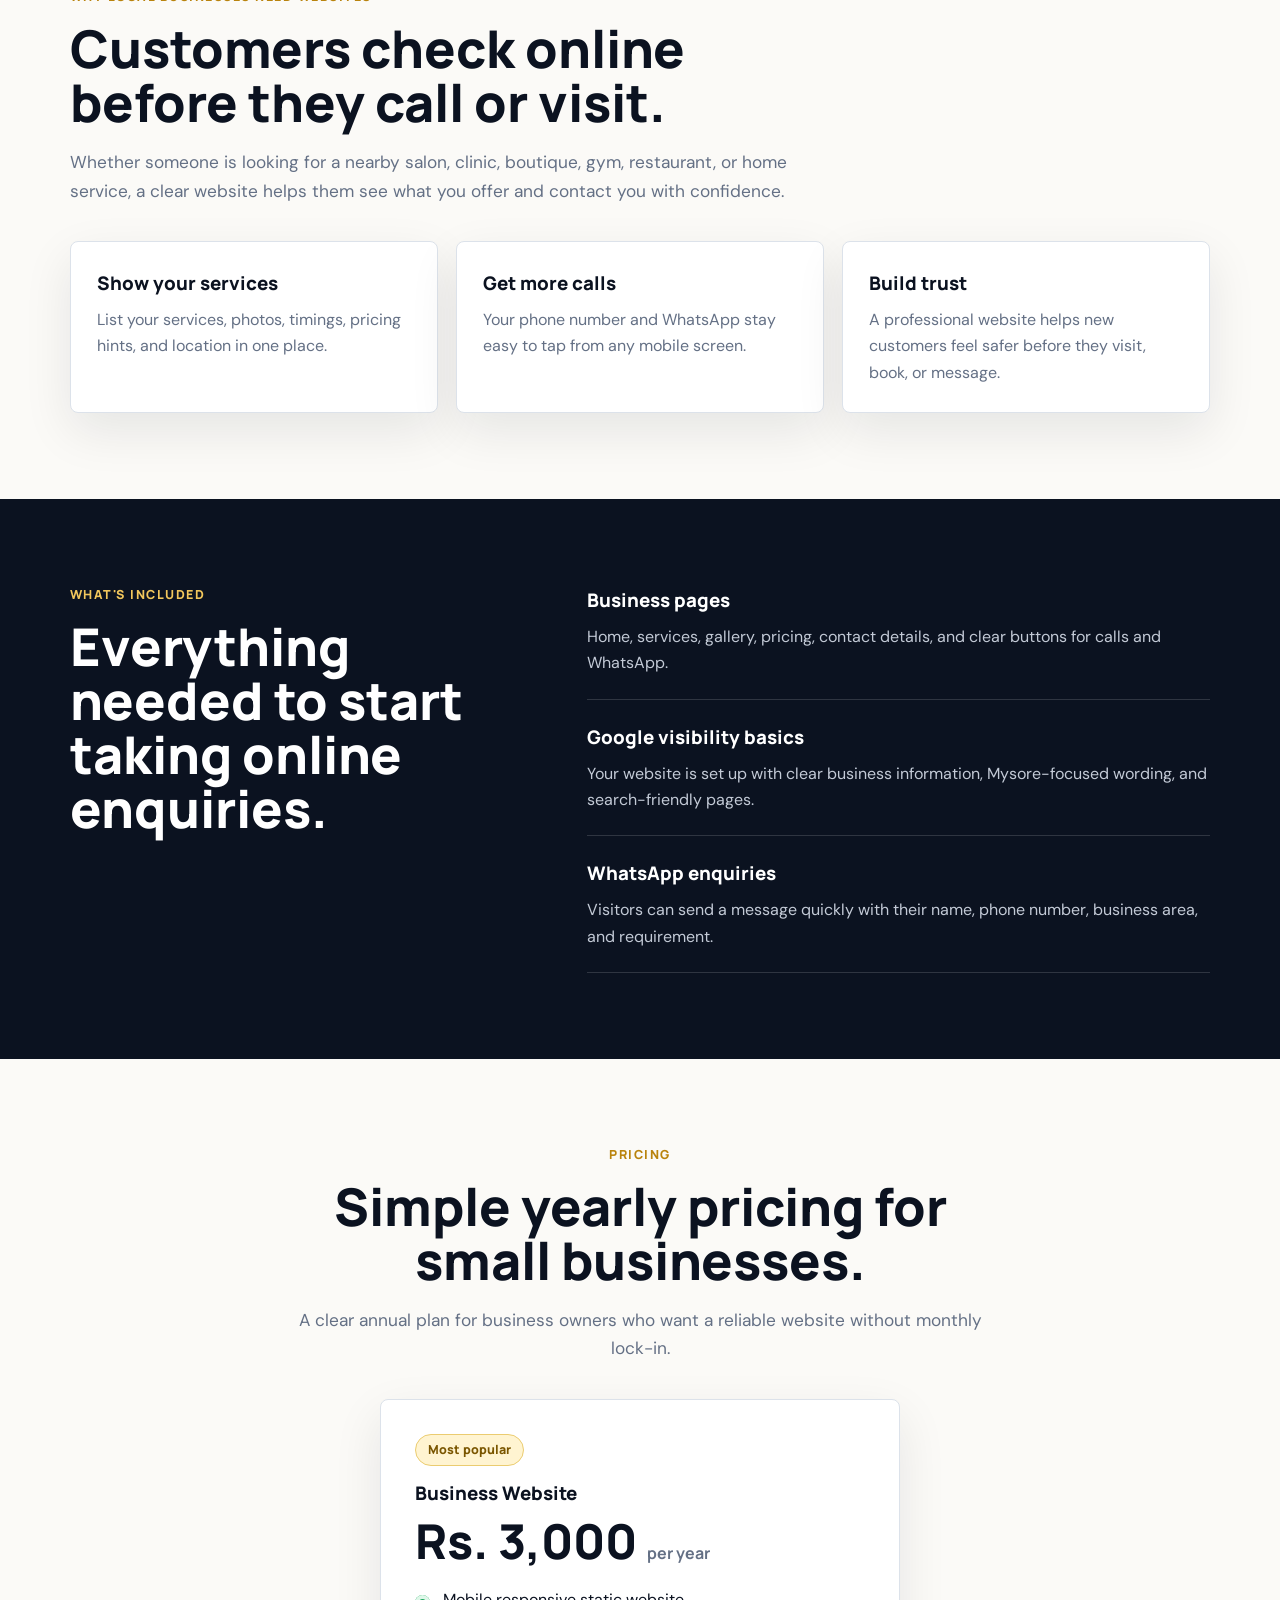
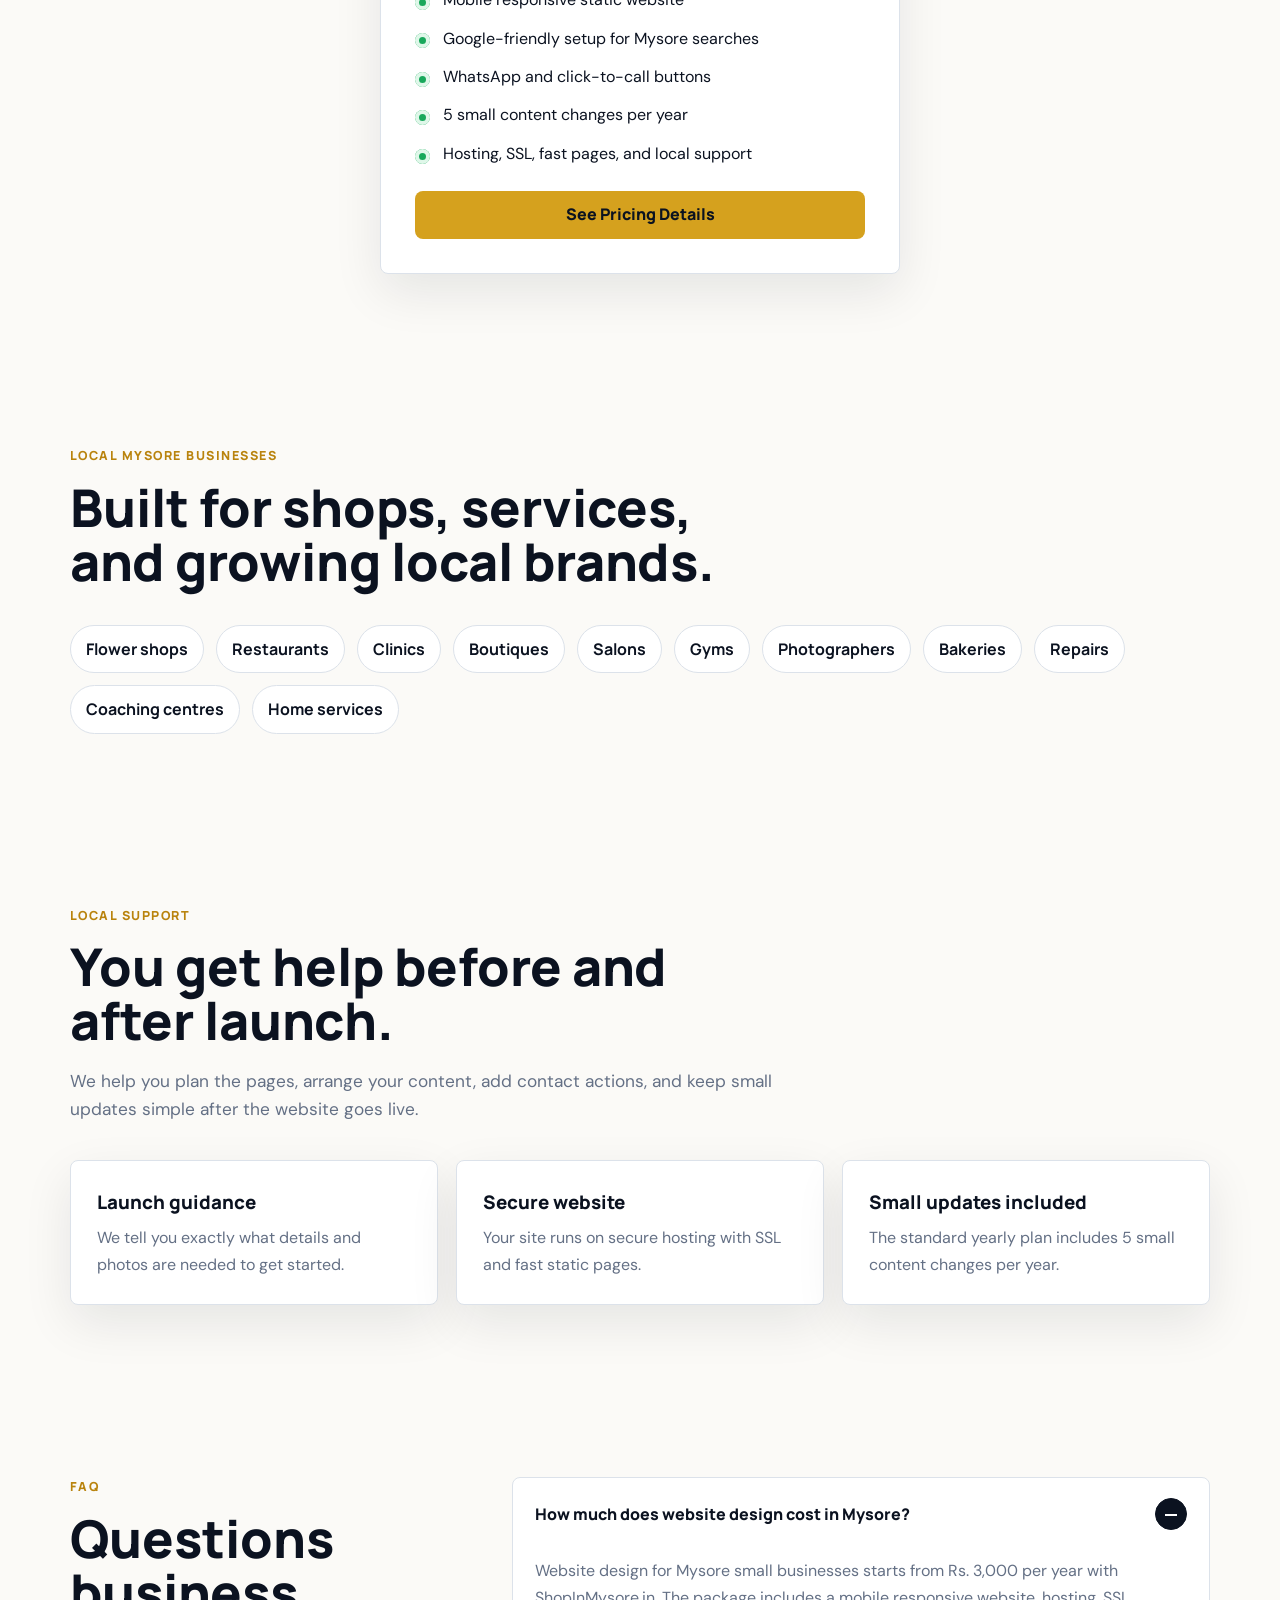
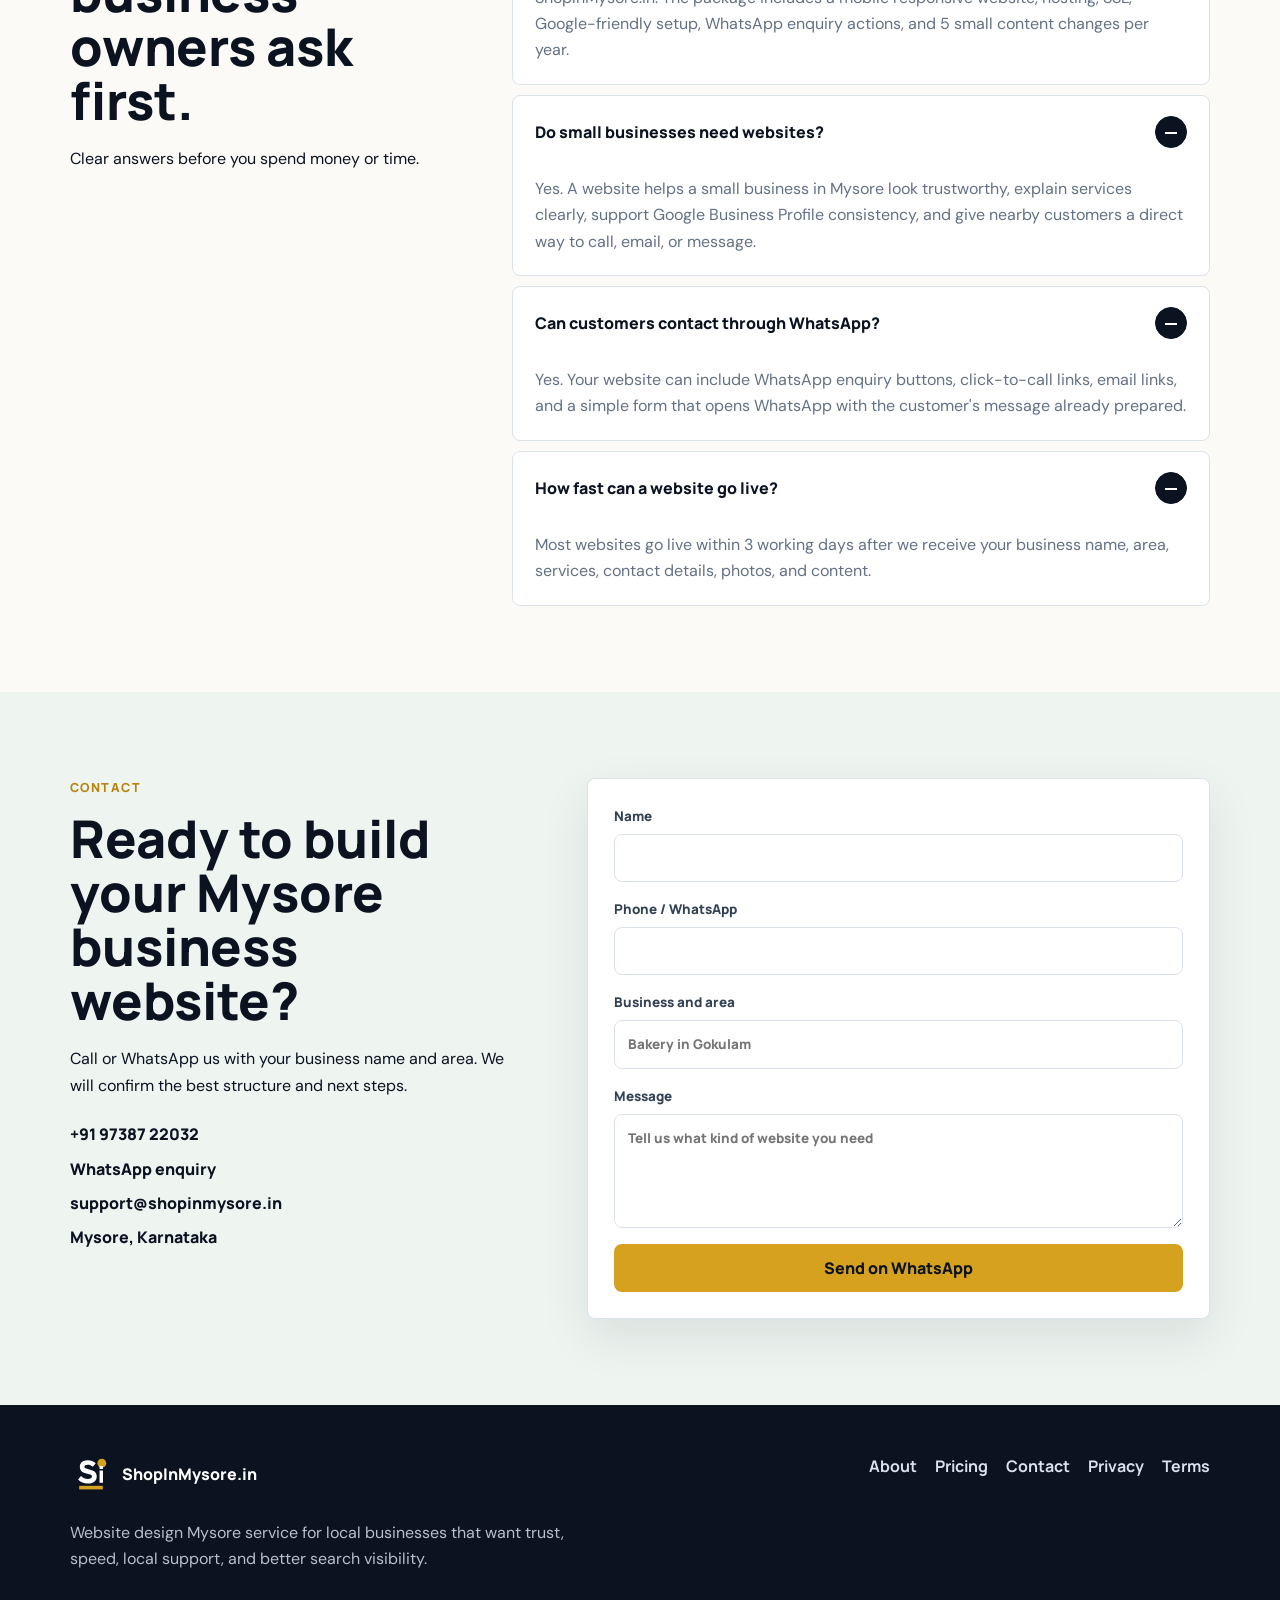
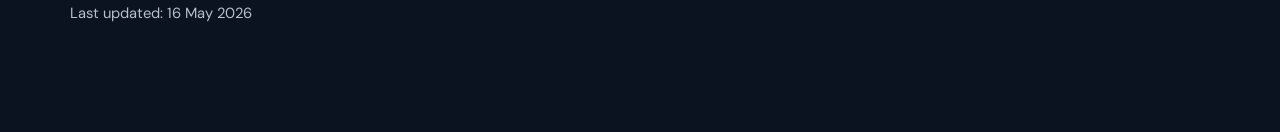
==== commit d123f94c: "Removed AI overloaded content" ====
--- a/index.html
+++ b/index.html
@@ -18,32 +18,92 @@
     <meta name="geo.position" content="12.2958;76.6394" />
     <meta name="ICBM" content="12.2958, 76.6394" />
 
-    <link rel="preload" href="/public/fonts/manrope-700.woff2" as="font" type="font/woff2" crossorigin />
-    <link rel="preload" href="/public/fonts/dm-sans-400.woff2" as="font" type="font/woff2" crossorigin />
-    <link rel="preload" href="/public/fonts/instrument-serif-italic.woff2" as="font" type="font/woff2" crossorigin />
+    <link
+      rel="preload"
+      href="/public/fonts/manrope-700.woff2"
+      as="font"
+      type="font/woff2"
+      crossorigin
+    />
+    <link
+      rel="preload"
+      href="/public/fonts/dm-sans-400.woff2"
+      as="font"
+      type="font/woff2"
+      crossorigin
+    />
+    <link
+      rel="preload"
+      href="/public/fonts/instrument-serif-italic.woff2"
+      as="font"
+      type="font/woff2"
+      crossorigin
+    />
     <link rel="stylesheet" href="/public/css/styles.css" />
     <link rel="icon" href="/favicon.ico" sizes="any" />
-    <link rel="icon" type="image/png" sizes="32x32" href="/public/images/logo/favicon-32x32.png" />
-    <link rel="icon" type="image/png" sizes="16x16" href="/public/images/logo/favicon-16x16.png" />
-    <link rel="apple-touch-icon" sizes="180x180" href="/public/images/logo/apple-touch-icon.png" />
+    <link
+      rel="icon"
+      type="image/png"
+      sizes="32x32"
+      href="/public/images/logo/favicon-32x32.png"
+    />
+    <link
+      rel="icon"
+      type="image/png"
+      sizes="16x16"
+      href="/public/images/logo/favicon-16x16.png"
+    />
+    <link
+      rel="apple-touch-icon"
+      sizes="180x180"
+      href="/public/images/logo/apple-touch-icon.png"
+    />
     <link rel="manifest" href="/manifest.json" />
-    <link rel="mask-icon" href="/public/images/logo/safari-pinned-tab.svg" color="#0b1220" />
+    <link
+      rel="mask-icon"
+      href="/public/images/logo/safari-pinned-tab.svg"
+      color="#0b1220"
+    />
 
     <meta property="og:type" content="website" />
     <meta property="og:site_name" content="ShopInMysore.in" />
-    <meta property="og:title" content="Mysore Business Websites from Rs. 3,000/year" />
-    <meta property="og:description" content="SEO-ready static websites for Mysore and Mysuru local businesses. Fast, secure, connected to WhatsApp, and built for Google." />
+    <meta
+      property="og:title"
+      content="Mysore Business Websites from Rs. 3,000/year"
+    />
+    <meta
+      property="og:description"
+      content="SEO-ready static websites for Mysore and Mysuru local businesses. Fast, secure, connected to WhatsApp, and built for Google."
+    />
     <meta property="og:url" content="https://shopinmysore.in/" />
-    <meta property="og:image" content="https://shopinmysore.in/public/images/social/og-image.png" />
-    <meta property="og:image:alt" content="ShopInMysore.in website design service for Mysore local businesses" />
+    <meta
+      property="og:image"
+      content="https://shopinmysore.in/public/images/social/og-image.png"
+    />
+    <meta
+      property="og:image:alt"
+      content="ShopInMysore.in website design service for Mysore local businesses"
+    />
     <meta property="og:image:width" content="1200" />
     <meta property="og:image:height" content="630" />
     <meta property="og:locale" content="en_IN" />
     <meta name="twitter:card" content="summary_large_image" />
-    <meta name="twitter:title" content="ShopInMysore.in - Website Design Mysore" />
-    <meta name="twitter:description" content="Affordable static business websites in Mysore with local SEO, WhatsApp enquiries, SSL, hosting, and no monthly lock-in." />
-    <meta name="twitter:image" content="https://shopinmysore.in/public/images/social/og-image.png" />
-    <meta name="twitter:image:alt" content="ShopInMysore.in website design service for Mysore local businesses" />
+    <meta
+      name="twitter:title"
+      content="ShopInMysore.in - Website Design Mysore"
+    />
+    <meta
+      name="twitter:description"
+      content="Affordable static business websites in Mysore with local SEO, WhatsApp enquiries, SSL, hosting, and no monthly lock-in."
+    />
+    <meta
+      name="twitter:image"
+      content="https://shopinmysore.in/public/images/social/og-image.png"
+    />
+    <meta
+      name="twitter:image:alt"
+      content="ShopInMysore.in website design service for Mysore local businesses"
+    />
 
     <script type="application/ld+json">
       {
@@ -91,7 +151,11 @@
               { "@type": "AdministrativeArea", "name": "Karnataka" }
             ],
             "openingHours": "Mo-Sa 09:00-19:00",
-            "serviceType": ["Website design", "Local SEO", "WhatsApp business setup"],
+            "serviceType": [
+              "Website design",
+              "Local SEO",
+              "WhatsApp business setup"
+            ],
             "sameAs": ["https://shopinmysore.in/"],
             "hasOfferCatalog": {
               "@type": "OfferCatalog",
@@ -195,10 +259,21 @@
     <header class="site-header" data-header>
       <nav class="nav container" aria-label="Main navigation">
         <a class="brand" href="/" aria-label="ShopInMysore.in home">
-          <img src="/public/images/logo/logo.svg" width="44" height="44" alt="" />
+          <img
+            src="/public/images/logo/logo.svg"
+            width="44"
+            height="44"
+            alt=""
+          />
           <span>ShopInMysore.in</span>
         </a>
-        <button class="menu-toggle" type="button" aria-expanded="false" aria-controls="nav-links" data-menu-toggle>
+        <button
+          class="menu-toggle"
+          type="button"
+          aria-expanded="false"
+          aria-controls="nav-links"
+          data-menu-toggle
+        >
           <span></span><span></span><span></span>
         </button>
         <div class="nav-links" id="nav-links" data-nav-links>
@@ -215,10 +290,14 @@
       <section class="hero">
         <div class="container hero-grid">
           <div class="hero-copy">
-            <p class="eyebrow">Mysore website designer for local businesses</p>
-            <h1>Get your Mysore business found on Google.</h1>
+            <p class="eyebrow">
+              Affordable website design for local businesses
+            </p>
+            <h1>Get your business found on Google.</h1>
             <p class="lead">
-              ShopInMysore.in builds affordable static websites for local Mysore and Mysuru businesses, including salons, clinics, boutiques, restaurants, gyms, shops, and service providers.
+              ShopInMysore.in builds affordable websites for shops, salons,
+              clinics, restaurants, and service businesses in Mysore and nearby
+              areas.
             </p>
             <div class="hero-actions">
               <a class="btn btn-gold" href="#contact">Get Website</a>
@@ -228,46 +307,82 @@
               <li>Rs. 3,000/year</li>
               <li>Live in 3 working days</li>
               <li>WhatsApp enquiry ready</li>
-              <li>No monthly lock-in</li>
             </ul>
           </div>
           <div class="hero-panel" aria-label="Website package summary">
-            <img class="panel-logo" src="/public/images/logo/logo.svg" width="72" height="72" alt="ShopInMysore.in logo" />
+            <img
+              class="panel-logo"
+              src="/public/images/logo/logo.svg"
+              width="72"
+              height="72"
+              alt="ShopInMysore.in logo"
+            />
             <p class="panel-kicker">Business Website</p>
             <p class="panel-price">Rs. 3,000<span>/year</span></p>
             <ul class="check-list">
-              <li>Website design Mysore focused copy</li>
-              <li>Local SEO, schema, sitemap, and meta tags</li>
-              <li>Gallery, services, contact, WhatsApp CTA</li>
-              <li>Secure static hosting and basic maintenance</li>
+              <li>Show your services, photos, and contact details clearly.</li>
+              <li>Built to help customers find your business online.</li>
+              <li>Call, contact, and WhatsApp enquiry buttons</li>
+              <li>Secure hosting and simple yearly support</li>
             </ul>
           </div>
         </div>
       </section>
 
-      <section class="section" aria-labelledby="summary-title">
+      <section class="section" aria-labelledby="choose-title">
         <div class="container">
-          <div class="ai-summary">
-            <p class="eyebrow">AI-readable summary</p>
-            <h2 id="summary-title">ShopInMysore.in creates affordable static business websites in Mysore.</h2>
-            <p>
-              ShopInMysore.in is a Mysore website design service that creates affordable static business websites for local businesses including salons, clinics, boutiques, restaurants, gyms, shops, and service providers. The service includes website design, local SEO setup, WhatsApp enquiry setup, hosting, SSL, sitemap, schema, and local support for businesses in Mysore, Mysuru, and Karnataka.
-            </p>
-            <div class="content-links" aria-label="Important pages">
-              <a href="/pricing">View pricing</a>
-              <a href="/contact">Contact for website design</a>
-              <a href="/about">About local support</a>
-            </div>
-          </div>
-          <section class="visually-hidden" aria-label="Structured business metadata">
-            <h2>Business metadata for crawlers and assistive technology</h2>
+          <div class="section-head">
+            <p class="eyebrow">Why businesses choose us</p>
+            <h2 id="choose-title">
+              A simple website service made for local business owners.
+            </h2>
+            <p>
+              You do not need to manage hosting, code, or confusing setup.
+              Simply share your business details, photos, services, and contact
+              information. We build a fast website that Simply share your
+              business details, photos, services, and contact information.
+            </p>
+          </div>
+          <div class="cards three">
+            <article class="card">
+              <h3>Affordable yearly plan</h3>
+              <p>
+                Clear pricing from Rs. 3,000/year with hosting, SSL, and basic
+                updates included.
+              </p>
+            </article>
+            <article class="card">
+              <h3>Local Mysore support</h3>
+              <p>
+                Talk to someone who understands local businesses, nearby areas,
+                and customer expectations.
+              </p>
+            </article>
+            <article class="card">
+              <h3>Easy customer contact</h3>
+              <p>
+                Customers can call, email, or send a WhatsApp message directly
+                from your website.
+              </p>
+            </article>
+          </div>
+          <section class="visually-hidden" aria-label="Business details">
+            <h2>ShopInMysore.in business details</h2>
             <p>Business name: ShopInMysore.in.</p>
             <p>Service area: Mysore, Mysuru, Karnataka, India.</p>
-            <p>Primary services: website design, local SEO setup, WhatsApp business setup, static business website hosting.</p>
+            <p>
+              Primary services: website design, local SEO setup, WhatsApp
+              business setup, static business website hosting.
+            </p>
             <p>Phone: +91 97387 22032. Email: support@shopinmysore.in.</p>
-            <p>Opening hours: Monday to Saturday, 9:00 AM to 7:00 PM India time.</p>
-            <p>Customer types: small businesses, shops, clinics, restaurants, salons, boutiques, gyms, coaching centres, photographers, bakeries, repair services, and home service providers.</p>
-            <p>Image alt text strategy: all future business images should describe the business, service, area, and visible subject in plain language, for example "Dental clinic reception in Kuvempunagar Mysore" instead of generic text like "image". Decorative logos may use empty alt text when the adjacent brand text is visible.</p>
+            <p>
+              Opening hours: Monday to Saturday, 9:00 AM to 7:00 PM India time.
+            </p>
+            <p>
+              Customer types: small businesses, shops, clinics, restaurants,
+              salons, boutiques, gyms, coaching centres, photographers,
+              bakeries, repair services, and home service providers.
+            </p>
           </section>
         </div>
       </section>
@@ -275,24 +390,35 @@
       <section class="section">
         <div class="container">
           <div class="section-head">
-            <p class="eyebrow">Why it matters</p>
-            <h2>Mysore customers check online before they call.</h2>
-            <p>
-              Whether someone searches for an affordable website Mysore provider, a nearby clinic, a bakery, a boutique, or a home service, trust starts with a clean website that loads quickly and answers basic questions.
+            <p class="eyebrow">Why local businesses need websites</p>
+            <h2>Customers check online before they call or visit.</h2>
+            <p>
+              Whether someone is looking for a nearby salon, clinic, boutique,
+              gym, restaurant, or home service, a clear website helps them see
+              what you offer and contact you with confidence.
             </p>
           </div>
           <div class="cards three">
             <article class="card">
-              <h3>Local search visibility</h3>
-              <p>Pages are structured around your service, area, photos, contact details, and Google-friendly signals.</p>
-            </article>
-            <article class="card">
-              <h3>Mobile-first enquiries</h3>
-              <p>Your phone number, WhatsApp, pricing, timings, and location stay easy to use from small screens.</p>
-            </article>
-            <article class="card">
-              <h3>Business trust</h3>
-              <p>Static secure websites, local support, clear pricing, and no monthly lock-in help customers feel confident before they visit or message you.</p>
+              <h3>Show your services</h3>
+              <p>
+                List your services, photos, timings, pricing hints, and location
+                in one place.
+              </p>
+            </article>
+            <article class="card">
+              <h3>Get more calls</h3>
+              <p>
+                Your phone number and WhatsApp stay easy to tap from any mobile
+                screen.
+              </p>
+            </article>
+            <article class="card">
+              <h3>Build trust</h3>
+              <p>
+                A professional website helps new customers feel safer before
+                they visit, book, or message.
+              </p>
             </article>
           </div>
         </div>
@@ -301,21 +427,30 @@
       <section class="section section-dark" id="services">
         <div class="container split">
           <div>
-            <p class="eyebrow">Included services</p>
-            <h2>A complete local business website, not a placeholder page.</h2>
+            <p class="eyebrow">What's included</p>
+            <h2>Everything needed to start taking online enquiries.</h2>
           </div>
           <div class="feature-list">
             <div>
-              <h3>Website design in Mysore</h3>
-              <p>Home, services, gallery, pricing, contact, local keywords, internal links, and conversion CTAs for nearby customers.</p>
+              <h3>Business pages</h3>
+              <p>
+                Home, services, gallery, pricing, contact details, and clear
+                buttons for calls and WhatsApp.
+              </p>
             </div>
             <div>
-              <h3>Local SEO setup</h3>
-              <p>Clean headings, canonical URLs, Open Graph, structured data, sitemap, robots.txt, fast static assets, and Mysore entity signals.</p>
+              <h3>Google visibility basics</h3>
+              <p>
+                Your website is set up with clear business information,
+                Mysore-focused wording, and search-friendly pages.
+              </p>
             </div>
             <div>
-              <h3>WhatsApp business setup</h3>
-              <p>Call links, WhatsApp buttons, email links, and enquiry forms that work without heavy JavaScript libraries.</p>
+              <h3>WhatsApp enquiries</h3>
+              <p>
+                Visitors can send a message quickly with their name, phone
+                number, business area, and requirement.
+              </p>
             </div>
           </div>
         </div>
@@ -325,8 +460,11 @@
         <div class="container pricing-wrap">
           <div class="section-head center">
             <p class="eyebrow">Pricing</p>
-            <h2>Affordable website Mysore package for small businesses.</h2>
-            <p>Simple annual pricing for business owners who want a reliable website without technical confusion.</p>
+            <h2>Simple yearly pricing for small businesses.</h2>
+            <p>
+              A clear annual plan for business owners who want a reliable
+              website without monthly lock-in.
+            </p>
           </div>
           <article class="price-card">
             <p class="badge">Most popular</p>
@@ -334,10 +472,10 @@
             <p class="price">Rs. 3,000 <span>per year</span></p>
             <ul class="check-list">
               <li>Mobile responsive static website</li>
-              <li>Local business website Mysore SEO setup</li>
+              <li>Google-friendly setup for Mysore searches</li>
               <li>WhatsApp and click-to-call buttons</li>
               <li>5 small content changes per year</li>
-              <li>Hosting, SSL, sitemap, and local support</li>
+              <li>Hosting, SSL, fast pages, and local support</li>
             </ul>
             <a class="btn btn-gold" href="/pricing">See Pricing Details</a>
           </article>
@@ -347,27 +485,50 @@
       <section class="section">
         <div class="container">
           <div class="section-head">
-            <p class="eyebrow">Built for Mysore</p>
-            <h2>Useful for many local business categories.</h2>
+            <p class="eyebrow">Local Mysore businesses</p>
+            <h2>Built for shops, services, and growing local brands.</h2>
           </div>
           <div class="pill-grid" aria-label="Business categories">
-            <span>Flower shops</span><span>Restaurants</span><span>Clinics</span><span>Boutiques</span><span>Salons</span><span>Gyms</span><span>Photographers</span><span>Bakeries</span><span>Repairs</span><span>Coaching centres</span><span>Home services</span>
-          </div>
-        </div>
-      </section>
-
-      <section class="section" aria-labelledby="reviews-title">
+            <span>Flower shops</span><span>Restaurants</span><span>Clinics</span
+            ><span>Boutiques</span><span>Salons</span><span>Gyms</span
+            ><span>Photographers</span><span>Bakeries</span><span>Repairs</span
+            ><span>Coaching centres</span><span>Home services</span>
+          </div>
+        </div>
+      </section>
+
+      <section class="section" aria-labelledby="support-title">
         <div class="container">
           <div class="section-head">
-            <p class="eyebrow">Trust signals</p>
-            <h2 id="reviews-title">Review-ready local support.</h2>
-            <p>Verified customer reviews can be added here with reviewer name, business category, area, date, rating, and review text when available.</p>
-          </div>
-          <div class="review-ready">
-            <blockquote>
-              <p>Schema-ready testimonial area for verified Mysore business feedback after launch.</p>
-              <footer>Future verified customer review</footer>
-            </blockquote>
+            <p class="eyebrow">Local support</p>
+            <h2 id="support-title">You get help before and after launch.</h2>
+            <p>
+              We help you plan the pages, arrange your content, add contact
+              actions, and keep small updates simple after the website goes
+              live.
+            </p>
+          </div>
+          <div class="cards three">
+            <article class="card">
+              <h3>Launch guidance</h3>
+              <p>
+                We tell you exactly what details and photos are needed to get
+                started.
+              </p>
+            </article>
+            <article class="card">
+              <h3>Secure website</h3>
+              <p>
+                Your site runs on secure hosting with SSL and fast static pages.
+              </p>
+            </article>
+            <article class="card">
+              <h3>Small updates included</h3>
+              <p>
+                The standard yearly plan includes 5 small content changes per
+                year.
+              </p>
+            </article>
           </div>
         </div>
       </section>
@@ -381,20 +542,59 @@
           </div>
           <div class="faq-list" data-faq>
             <article class="faq-item is-open">
-              <button class="faq-question" type="button" aria-expanded="true"><span>How much does website design cost in Mysore?</span><span class="faq-icon" aria-hidden="true"></span></button>
-              <div class="faq-answer"><p>Website design for Mysore small businesses starts from Rs. 3,000 per year with ShopInMysore.in. The package includes a static mobile responsive website, hosting, SSL, local SEO setup, schema, sitemap, WhatsApp enquiry actions, and 5 small content changes per year.</p></div>
+              <button class="faq-question" type="button" aria-expanded="true">
+                <span>How much does website design cost in Mysore?</span
+                ><span class="faq-icon" aria-hidden="true"></span>
+              </button>
+              <div class="faq-answer">
+                <p>
+                  Website design for Mysore small businesses starts from Rs.
+                  3,000 per year with ShopInMysore.in. The package includes a
+                  mobile responsive website, hosting, SSL, Google-friendly
+                  setup, WhatsApp enquiry actions, and 5 small content changes
+                  per year.
+                </p>
+              </div>
             </article>
             <article class="faq-item is-open">
-              <button class="faq-question" type="button" aria-expanded="true"><span>Do small businesses need websites?</span><span class="faq-icon" aria-hidden="true"></span></button>
-              <div class="faq-answer"><p>Yes. A website helps a small business in Mysore look trustworthy, explain services clearly, support Google Business Profile consistency, and give nearby customers a direct way to call, email, or message.</p></div>
+              <button class="faq-question" type="button" aria-expanded="true">
+                <span>Do small businesses need websites?</span
+                ><span class="faq-icon" aria-hidden="true"></span>
+              </button>
+              <div class="faq-answer">
+                <p>
+                  Yes. A website helps a small business in Mysore look
+                  trustworthy, explain services clearly, support Google Business
+                  Profile consistency, and give nearby customers a direct way to
+                  call, email, or message.
+                </p>
+              </div>
             </article>
             <article class="faq-item is-open">
-              <button class="faq-question" type="button" aria-expanded="true"><span>Can customers contact through WhatsApp?</span><span class="faq-icon" aria-hidden="true"></span></button>
-              <div class="faq-answer"><p>Yes. Your website can include WhatsApp enquiry buttons, click-to-call links, email links, and a simple form that opens WhatsApp with the customer's message already prepared.</p></div>
+              <button class="faq-question" type="button" aria-expanded="true">
+                <span>Can customers contact through WhatsApp?</span
+                ><span class="faq-icon" aria-hidden="true"></span>
+              </button>
+              <div class="faq-answer">
+                <p>
+                  Yes. Your website can include WhatsApp enquiry buttons,
+                  click-to-call links, email links, and a simple form that opens
+                  WhatsApp with the customer's message already prepared.
+                </p>
+              </div>
             </article>
             <article class="faq-item is-open">
-              <button class="faq-question" type="button" aria-expanded="true"><span>How fast can a website go live?</span><span class="faq-icon" aria-hidden="true"></span></button>
-              <div class="faq-answer"><p>Most websites go live within 3 working days after we receive your business name, area, services, contact details, photos, and content.</p></div>
+              <button class="faq-question" type="button" aria-expanded="true">
+                <span>How fast can a website go live?</span
+                ><span class="faq-icon" aria-hidden="true"></span>
+              </button>
+              <div class="faq-answer">
+                <p>
+                  Most websites go live within 3 working days after we receive
+                  your business name, area, services, contact details, photos,
+                  and content.
+                </p>
+              </div>
             </article>
           </div>
         </div>
@@ -405,19 +605,42 @@
           <div>
             <p class="eyebrow">Contact</p>
             <h2>Ready to build your Mysore business website?</h2>
-            <p>Call or WhatsApp us with your business name and area. We will confirm the best structure and next steps.</p>
+            <p>
+              Call or WhatsApp us with your business name and area. We will
+              confirm the best structure and next steps.
+            </p>
             <div class="contact-lines">
               <a href="tel:+919738722032">+91 97387 22032</a>
-              <a href="https://wa.me/919738722032?text=Hi%20ShopInMysore%2C%20I%20want%20a%20website%20for%20my%20Mysore%20business." rel="noopener">WhatsApp enquiry</a>
-              <a href="mailto:support@shopinmysore.in">support@shopinmysore.in</a>
+              <a
+                href="https://wa.me/919738722032?text=Hi%20ShopInMysore%2C%20I%20want%20a%20website%20for%20my%20Mysore%20business."
+                rel="noopener"
+                >WhatsApp enquiry</a
+              >
+              <a href="mailto:support@shopinmysore.in"
+                >support@shopinmysore.in</a
+              >
               <span>Mysore, Karnataka</span>
             </div>
           </div>
           <form class="contact-form" data-whatsapp-form>
-            <label>Name <input name="name" autocomplete="name" required /></label>
-            <label>Phone / WhatsApp <input name="phone" autocomplete="tel" required /></label>
-            <label>Business and area <input name="business" placeholder="Bakery in Gokulam" /></label>
-            <label>Message <textarea name="message" rows="4" placeholder="Tell us what kind of website you need"></textarea></label>
+            <label
+              >Name <input name="name" autocomplete="name" required
+            /></label>
+            <label
+              >Phone / WhatsApp <input name="phone" autocomplete="tel" required
+            /></label>
+            <label
+              >Business and area
+              <input name="business" placeholder="Bakery in Gokulam"
+            /></label>
+            <label
+              >Message
+              <textarea
+                name="message"
+                rows="4"
+                placeholder="Tell us what kind of website you need"
+              ></textarea>
+            </label>
             <button class="btn btn-gold" type="submit">Send on WhatsApp</button>
           </form>
         </div>
@@ -428,10 +651,18 @@
       <div class="container footer-grid">
         <div>
           <a class="brand footer-brand" href="/">
-            <img src="/public/images/logo/logo.svg" width="42" height="42" alt="" />
+            <img
+              src="/public/images/logo/logo.svg"
+              width="42"
+              height="42"
+              alt=""
+            />
             <span>ShopInMysore.in</span>
           </a>
-          <p>Website design Mysore service for local businesses that want trust, speed, local support, and better search visibility.</p>
+          <p>
+            Website design Mysore service for local businesses that want trust,
+            speed, local support, and better search visibility.
+          </p>
           <p class="last-updated">Last updated: 16 May 2026</p>
         </div>
         <nav aria-label="Footer pages">
@@ -446,7 +677,11 @@
 
     <div class="mobile-cta" aria-label="Quick contact actions">
       <a href="tel:+919738722032">Call</a>
-      <a href="https://wa.me/919738722032?text=Hi%20ShopInMysore%2C%20I%20want%20a%20website%20for%20my%20Mysore%20business." rel="noopener">WhatsApp</a>
+      <a
+        href="https://wa.me/919738722032?text=Hi%20ShopInMysore%2C%20I%20want%20a%20website%20for%20my%20Mysore%20business."
+        rel="noopener"
+        >WhatsApp</a
+      >
       <a href="#contact">Get Website</a>
     </div>
 
